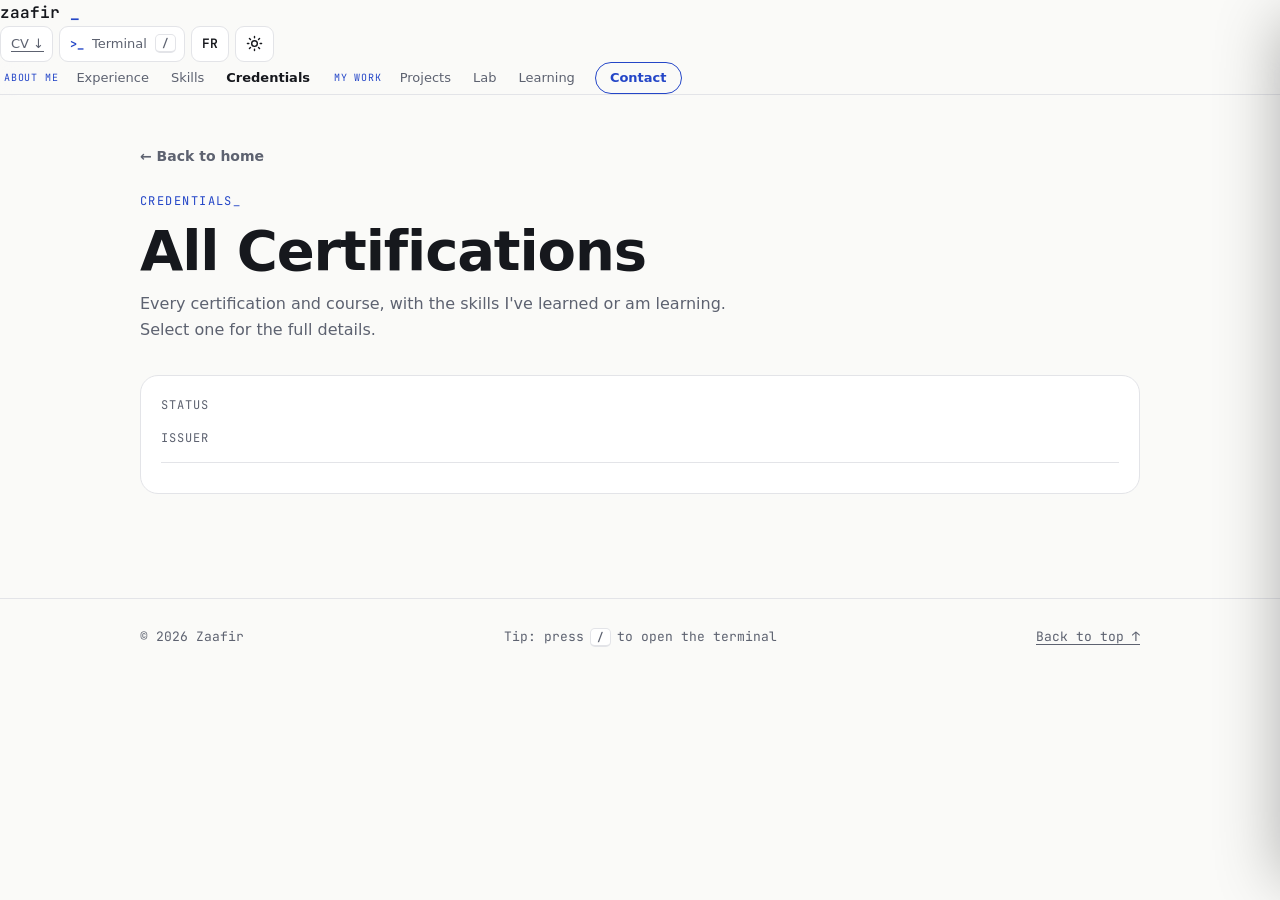
==== certifications.html @ 62d02e1d "Add files via upload" ====
<!doctype html>
<html lang="en-GB">
<head>
<meta charset="utf-8">
<meta name="viewport" content="width=device-width, initial-scale=1">
<title>Certifications | Zaafir</title>
<meta name="description" content="All of Zaafir\'s certifications and courses, with the skills learned or in progress.">
<link rel="canonical" href="https://zaafirrr.github.io/portfolio/certifications.html">
<meta property="og:title" content="All Projects | Zaafir">
<meta property="og:description" content="All of Zaafir's projects across cybersecurity, Microsoft cloud, AI and automation, filterable by year, category and who they were done with.">
<meta property="og:type" content="website">
<meta property="og:url" content="https://zaafirrr.github.io/portfolio/certifications.html">
<meta property="og:image" content="https://zaafirrr.github.io/portfolio/assets/og.png">
<meta property="og:image:width" content="1200">
<meta property="og:image:height" content="630">
<meta name="twitter:card" content="summary_large_image">
<meta name="twitter:title" content="All Projects | Zaafir">
<meta name="twitter:description" content="All of Zaafir's projects across cybersecurity, Microsoft cloud, AI and automation, filterable by year, category and who they were done with.">
<meta name="twitter:image" content="https://zaafirrr.github.io/portfolio/assets/og.png">
<meta name="theme-color" content="#2335ff">
<link rel="icon" href="assets/favicon.svg" type="image/svg+xml">
<!-- Apply the saved theme and language before the page draws, so it doesn't flash -->
<script>
  (function(){ try{
    var theme=localStorage.getItem('theme'); if(theme) document.documentElement.setAttribute('data-theme',theme);
    if(localStorage.getItem('lang')==='fr') document.documentElement.lang='fr';
  }catch(e){} })();
</script>
<link rel="preconnect" href="https://api.fontshare.com">
<link rel="stylesheet" href="https://api.fontshare.com/v2/css?f[]=clash-display@600,700&f[]=clash-grotesk@400,500,600&display=swap">
<link rel="preconnect" href="https://fonts.googleapis.com">
<link rel="preconnect" href="https://fonts.gstatic.com" crossorigin>
<link rel="stylesheet" href="https://fonts.googleapis.com/css2?family=Archivo:wdth,wght@100..125,600..800&family=Instrument+Sans:wght@400..600&family=JetBrains+Mono:wght@400;600&display=swap">
<link rel="stylesheet" href="css/style.css">
</head>
<body>
<a class="skip" href="#main" data-i18n="skip">Skip to content</a>

<div class="progress" id="progress" aria-hidden="true"></div>

<div class="topbar">
  <a class="brand" href="index.html">zaafir<span class="caret">_</span></a>
  <div class="controls">
    <a class="cmd-btn cv-pin cv-dl" href="assets/Zaafir_CV_EN.pdf" download="Zaafir_CV_EN.pdf"><span data-i18n="cv.pin">CV ↓</span></a>
    <button class="cmd-btn" type="button" data-term aria-label="Open terminal"><span class="cmd-ico">&gt;_</span><span class="cmd-text" data-i18n="cmd.btn">Terminal</span><kbd>/</kbd></button>
    <button class="icon-btn" id="langBtn" type="button" aria-label="Passer en français">FR</button>
    <button class="icon-btn" id="themeBtn" type="button" aria-label="Switch theme">
      <svg class="i-moon" viewBox="0 0 24 24" fill="none" stroke="currentColor" stroke-width="2" stroke-linecap="round" stroke-linejoin="round" aria-hidden="true" hidden><path d="M21 12.8A9 9 0 1 1 11.2 3a7 7 0 0 0 9.8 9.8z"/></svg>
      <svg class="i-sun" viewBox="0 0 24 24" fill="none" stroke="currentColor" stroke-width="2" stroke-linecap="round" aria-hidden="true"><circle cx="12" cy="12" r="4"/><path d="M12 2v2M12 20v2M4.9 4.9l1.4 1.4M17.7 17.7l1.4 1.4M2 12h2M20 12h2M4.9 19.1l1.4-1.4M17.7 6.3l1.4-1.4"/></svg>
    </button>
    <button class="burger" id="burger" type="button" aria-label="Open menu" aria-expanded="false">
      <span></span><span></span><span></span>
    </button>
  </div>
</div>

<nav class="dock" aria-label="Main">
  <div class="links">
    <span class="nav-label" data-i18n="nav.g.me">About Me</span>
    <a href="index.html#experience" data-i18n="nav.exp">Experience</a>
    <a href="index.html#skills" data-i18n="nav.skills">Skills</a>
    <a class="active" href="index.html#credentials" data-i18n="nav.creds">Credentials</a>
    <span class="dock-sep" aria-hidden="true"></span>
    <span class="nav-label" data-i18n="nav.g.work">My Work</span>
    <a href="projects.html" aria-current="page" data-i18n="nav.projects">Projects</a>
    <a href="index.html#lab" data-i18n="nav.lab">Lab</a>
    <a href="index.html#learning" data-i18n="nav.learn">Learning</a>
    <span class="dock-sep" aria-hidden="true"></span>
    <a href="index.html#contact" class="nav-cta" data-i18n="nav.contact">Contact</a>
  </div>
</nav>

<!-- Mobile drawer -->
<div class="drawer-overlay" id="drawerOverlay"></div>
<aside class="drawer" id="drawer" aria-label="Menu">
  <div class="drawer-head">
    <span class="brand">zaafir<span class="caret">_</span></span>
    <button class="drawer-close" id="drawerClose" type="button" aria-label="Close menu">&times;</button>
  </div>
  <nav class="drawer-nav">
    <div class="drawer-group">
      <span class="drawer-label" data-i18n="nav.g.me">About Me</span>
      <a href="index.html#experience" data-i18n="nav.exp">Experience</a>
      <a href="index.html#skills" data-i18n="nav.skills">Skills</a>
      <a href="index.html#credentials" data-i18n="nav.creds">Credentials</a>
    </div>
    <div class="drawer-group">
      <span class="drawer-label" data-i18n="nav.g.work">My Work</span>
      <a href="projects.html" aria-current="page" data-i18n="nav.projects">Projects</a>
      <a href="index.html#lab" data-i18n="nav.lab">Lab</a>
      <a href="index.html#learning" data-i18n="nav.learn">Learning</a>
    </div>
    <div class="drawer-group">
      <span class="drawer-label" data-i18n="nav.g.connect">Connect</span>
      <a href="index.html#contact" data-i18n="nav.contact">Contact</a>
      <a href="https://www.linkedin.com/in/zaafir-exe/" target="_blank" rel="noopener">LinkedIn ↗</a>
      <a href="https://github.com/zaafirrr" target="_blank" rel="noopener">GitHub ↗</a>
    </div>
  </nav>
  <div class="drawer-foot">
    <button class="cmd-btn" type="button" data-term><span class="cmd-ico">&gt;_</span><span data-i18n="cmd.btn">Terminal</span></button>
    <div class="drawer-toggles">
      <button class="icon-btn" id="langBtn2" type="button" aria-label="Passer en français">FR</button>
      <button class="icon-btn" id="themeBtn2" type="button" aria-label="Switch theme">
        <svg class="i-moon" viewBox="0 0 24 24" fill="none" stroke="currentColor" stroke-width="2" stroke-linecap="round" stroke-linejoin="round" aria-hidden="true"><path d="M21 12.8A9 9 0 1 1 11.2 3a7 7 0 0 0 9.8 9.8z"/></svg>
        <svg class="i-sun" viewBox="0 0 24 24" fill="none" stroke="currentColor" stroke-width="2" stroke-linecap="round" aria-hidden="true" hidden><circle cx="12" cy="12" r="4"/><path d="M12 2v2M12 20v2M4.9 4.9l1.4 1.4M17.7 17.7l1.4 1.4M2 12h2M20 12h2M4.9 19.1l1.4-1.4M17.7 6.3l1.4-1.4"/></svg>
      </button>
    </div>
  </div>
</aside>

<main id="main">
<section class="all-head">
  <div class="wrap">
    <a class="back" href="index.html#credentials" data-i18n="pp.back">← Back to home</a>
    <div class="head">
      <span class="eyebrow" data-i18n="cred.eyebrow">Credentials_</span>
      <h1 class="h1-long" data-i18n="cp.title">All Certifications</h1>
      <p data-i18n="cp.sub">Every certification and course, with the skills I've learned or am learning. Select one for the full details.</p>
    </div>
    <div class="fpanel">
      <div class="fgroup"><span class="flabel" data-i18n="cp.status">Status</span><div class="filters" id="f-cstatus" role="group" aria-label="Status"></div></div>
      <div class="fgroup"><span class="flabel" data-i18n="cp.issuer">Issuer</span><div class="filters" id="f-cissuer" role="group" aria-label="Issuer"></div></div>
      <div class="fstatus"><span id="cResultCount" aria-live="polite"></span><button class="linkbtn" id="cResetFilters" type="button" data-i18n="pp.reset" hidden>Clear filters</button></div>
    </div>
  </div>
</section>

<section class="all-grid">
  <div class="wrap">
    <div id="allCerts"></div>
  </div>
</section>
</main>

<footer>
  <div class="wrap"><span>© 2026 Zaafir</span><span class="foot-hint" data-i18n="foot.hint">Tip: press <kbd>/</kbd> to open the terminal</span><a href="#top" data-i18n="foot.top">Back to top ↑</a></div>
</footer>

<script src="js/i18n.js"></script>
<script src="js/projects-data.js"></script>
<script src="js/learning-data.js"></script>
<script src="js/main.js"></script>
<script src="js/terminal.js"></script>
<script src="js/interactions.js"></script>
<script src="js/motion.js"></script>
</body>
</html>
---- css/style.css ----
/* =====================================================================
   Zaafir portfolio — styles
   Layout: one 1040px column. Hero (intro + flip card), profile cards,
   tabbed journey board, project card grid, contact. Hairline dividers,
   one restrained blue accent. Light and dark themes share these tokens.
   ===================================================================== */

/* ---------- Colour and font tokens (light theme) ---------- */
:root{
  --bg:#fafaf8; --surface:#ffffff; --sunken:#f2f3f5; --ink:#16181d; --muted:#5d6270; --line:#e3e4e8;
  --accent:#2446c7; --accent-soft:#eaeefb; --on-accent:#ffffff;
  --ok:#1d7a52; --ok-soft:#e3f2ea; --wip:#a3600f; --wip-soft:#fbefdf; --plan:#5d6270; --plan-soft:#eeeff2;
  --shadow:0 1px 2px rgba(22,24,29,.04),0 10px 30px -18px rgba(22,24,29,.25);
  --display:"Bricolage Grotesque",ui-sans-serif,system-ui,sans-serif;
  --body:"Figtree",ui-sans-serif,system-ui,-apple-system,"Segoe UI",sans-serif;
  --mono:"JetBrains Mono",ui-monospace,SFMono-Regular,Menlo,Consolas,monospace;
  color-scheme:light;
}
/* Dark theme: follows the device unless the visitor picks a theme */
@media (prefers-color-scheme: dark){:root:not([data-theme="light"]){
  --bg:#111317; --surface:#181b21; --sunken:#14161b; --ink:#eceef2; --muted:#9ba1ae; --line:#2a2e37;
  --accent:#8aa2ff; --accent-soft:#1d2440; --on-accent:#111317;
  --ok:#5cc996; --ok-soft:#15281f; --wip:#efab55; --wip-soft:#2e2414; --plan:#a3a9b6; --plan-soft:#23262d;
  --shadow:0 1px 2px rgba(0,0,0,.3),0 12px 30px -18px rgba(0,0,0,.7); color-scheme:dark}}
:root[data-theme="dark"]{
  --bg:#111317; --surface:#181b21; --sunken:#14161b; --ink:#eceef2; --muted:#9ba1ae; --line:#2a2e37;
  --accent:#8aa2ff; --accent-soft:#1d2440; --on-accent:#111317;
  --ok:#5cc996; --ok-soft:#15281f; --wip:#efab55; --wip-soft:#2e2414; --plan:#a3a9b6; --plan-soft:#23262d;
  --shadow:0 1px 2px rgba(0,0,0,.3),0 12px 30px -18px rgba(0,0,0,.7); color-scheme:dark}

/* ---------- Base ---------- */
*{box-sizing:border-box}
html{scroll-behavior:smooth;scroll-padding-top:72px}
body{margin:0;background:var(--bg);color:var(--ink);font-family:var(--body);font-size:16px;line-height:1.6;transition:background-color .25s,color .25s}
img{max-width:100%}
[hidden]{display:none!important}
a{color:var(--accent);text-underline-offset:3px}
h1,h2,h3,h4{font-family:var(--display);line-height:1.15;text-wrap:balance;margin:0}
p{margin:0}
ul{margin:0;padding-left:18px;display:grid;gap:5px}
:focus-visible{outline:2px solid var(--accent);outline-offset:3px;border-radius:6px}
.wrap{max-width:1040px;margin:0 auto;padding-inline:20px}
.skip{position:absolute;left:-999px;top:8px;background:var(--ink);color:var(--bg);padding:8px 12px;border-radius:8px;z-index:20}
.skip:focus{left:12px}

/* ---------- Navigation ---------- */
nav{position:sticky;top:0;z-index:10;background:color-mix(in srgb,var(--bg) 86%,transparent);backdrop-filter:blur(10px);border-bottom:1px solid var(--line)}
nav .wrap{display:flex;align-items:center;gap:16px;padding-block:12px}
.brand{font-family:var(--mono);font-weight:600;color:var(--ink);text-decoration:none;display:flex;align-items:center;gap:10px;white-space:nowrap}
.brand small{font-family:var(--body);font-weight:500;font-size:12px;color:var(--ok);background:var(--ok-soft);padding:2px 8px;border-radius:999px}
.links{display:flex;gap:6px;margin-left:auto;align-items:center}
.nav-group{position:relative;display:flex;align-items:center;gap:4px;padding:4px 6px;border-radius:10px;transition:background-color .25s}
.nav-group:hover{background:var(--sunken)}
.nav-label{font-family:var(--mono);font-size:10px;letter-spacing:.08em;text-transform:uppercase;color:var(--accent);padding:0 4px;pointer-events:none;user-select:none}
.links a{color:var(--muted);text-decoration:none;font-size:13px;font-weight:500;padding:4px 8px;border-radius:7px;transition:color .2s,background-color .2s}
.links a:hover{color:var(--ink);background:var(--accent-soft)}
.links a.active{color:var(--ink);font-weight:600}
.nav-cta{font-weight:600!important;color:var(--accent)!important;border:1px solid var(--accent);padding:5px 14px!important;border-radius:999px!important;transition:background-color .2s,color .2s}
.nav-cta:hover{background:var(--accent)!important;color:var(--on-accent,var(--bg))!important}
.controls{display:flex;gap:6px;align-items:center}
.icon-btn{height:36px;min-width:36px;padding:0 10px;display:inline-flex;align-items:center;justify-content:center;gap:6px;border:1px solid var(--line);border-radius:9px;background:var(--surface);color:var(--ink);cursor:pointer;font:600 13px var(--mono)}
.icon-btn:hover{border-color:var(--muted)}
.icon-btn svg{width:17px;height:17px}

/* Hamburger button — hidden on desktop */
.burger{display:none;width:36px;height:36px;border:1px solid var(--line);border-radius:9px;background:var(--surface);cursor:pointer;position:relative;flex:none}
.burger span{display:block;position:absolute;left:8px;right:8px;height:2px;background:var(--ink);border-radius:2px;transition:transform .3s var(--ease),opacity .2s}
.burger span:nth-child(1){top:10px}
.burger span:nth-child(2){top:16px}
.burger span:nth-child(3){top:22px}
.burger[aria-expanded="true"] span:nth-child(1){transform:translateY(6px) rotate(45deg)}
.burger[aria-expanded="true"] span:nth-child(2){opacity:0}
.burger[aria-expanded="true"] span:nth-child(3){transform:translateY(-6px) rotate(-45deg)}

/* Mobile drawer */
.drawer-overlay{position:fixed;inset:0;z-index:19;background:rgba(10,12,18,.5);backdrop-filter:blur(4px);opacity:0;pointer-events:none;transition:opacity .35s var(--ease)}
.drawer-overlay.open{opacity:1;pointer-events:auto}
.drawer{position:fixed;top:0;right:0;bottom:0;width:min(320px,85vw);z-index:20;background:var(--bg);border-left:1px solid var(--line);box-shadow:-20px 0 60px -20px rgba(0,0,0,.3);display:flex;flex-direction:column;transform:translateX(100%);transition:transform .35s var(--ease)}
.drawer.open{transform:translateX(0)}
.drawer-head{display:flex;justify-content:space-between;align-items:center;padding:16px 20px;border-bottom:1px solid var(--line)}
.drawer-close{width:36px;height:36px;border-radius:50%;border:1px solid var(--line);background:var(--surface);color:var(--ink);cursor:pointer;font-size:20px;line-height:1;display:grid;place-items:center;transition:transform .3s var(--ease)}
.drawer-close:hover{transform:rotate(90deg)}
.drawer-nav{flex:1;overflow-y:auto;padding:20px}
.drawer-group{margin-bottom:24px}
.drawer-label{display:block;font-family:var(--mono);font-size:11px;letter-spacing:.1em;text-transform:uppercase;color:var(--accent);margin-bottom:8px;padding-left:12px}
.drawer-nav a{display:block;padding:10px 12px;border-radius:10px;color:var(--ink);text-decoration:none;font-size:15px;font-weight:500;transition:background-color .2s,padding-left .2s}
.drawer-nav a:hover,.drawer-nav a.active{background:var(--accent-soft);padding-left:18px}
.drawer-nav a.active{font-weight:600;color:var(--accent)}
.drawer-foot{padding:16px 20px;border-top:1px solid var(--line);display:flex;align-items:center;justify-content:space-between;gap:10px}
.drawer-foot .cmd-btn{flex:1}
.drawer-toggles{display:flex;gap:6px}

/* ---------- Shared bits ---------- */
section{padding-block:72px;border-top:1px solid var(--line)}
.head{display:grid;gap:8px;margin-bottom:32px;max-width:640px}
.head h2{font-size:clamp(28px,4vw,40px)}
.head p{color:var(--muted)}
.eyebrow{font-family:var(--mono);font-size:12px;letter-spacing:.12em;text-transform:uppercase;color:var(--accent)}
.btn{display:inline-flex;align-items:center;gap:7px;padding:10px 16px;border-radius:10px;font:600 15px var(--body);text-decoration:none;border:1px solid var(--line);color:var(--ink);background:var(--surface);cursor:pointer;transition:transform .15s,border-color .15s}
.btn:hover{border-color:var(--muted);transform:translateY(-1px)}
.btn.primary{background:var(--ink);color:var(--bg);border-color:var(--ink)}
.btn svg{width:16px;height:16px}
.pill{font-family:var(--mono);font-size:11px;font-weight:600;padding:2px 9px;border-radius:999px;white-space:nowrap}
.s-done{background:var(--ok-soft);color:var(--ok)}
.s-wip{background:var(--wip-soft);color:var(--wip)}
.s-plan{background:var(--plan-soft);color:var(--plan)}
.s-ongoing{background:var(--accent-soft);color:var(--accent)}
.tags{display:flex;gap:6px;flex-wrap:wrap}
.tag{font-family:var(--mono);font-size:12px;padding:2px 8px;border-radius:6px;background:var(--accent-soft);color:var(--accent)}
.c{font-size:13px;padding:3px 9px;border-radius:6px;border:1px solid transparent}
.c.w{background:var(--accent-soft);color:var(--accent)}
.c.s{border-color:var(--line);color:var(--ink)}
.c.l{border:1px dashed var(--muted);color:var(--muted)}
.chips{display:flex;flex-wrap:wrap;gap:6px}

/* ---------- Hero ---------- */
.hero{display:grid;grid-template-columns:1.35fr 1fr;gap:56px;align-items:center;padding-block:64px 72px}
.hero>*{min-width:0}
.badges{display:flex;gap:8px;flex-wrap:wrap;margin-bottom:18px}
.badge{font-size:13px;padding:4px 11px;border-radius:999px;border:1px solid var(--line);background:var(--surface);color:var(--muted)}
.badge.live{color:var(--ok);background:var(--ok-soft);border-color:transparent}
.badge.live::before{content:"";display:inline-block;width:7px;height:7px;border-radius:50%;background:var(--ok);margin-right:7px;vertical-align:1px;animation:pulse 2.4s infinite}
@keyframes pulse{50%{opacity:.35}}
.hero h1{font-size:clamp(56px,10vw,104px);font-weight:800;letter-spacing:-.03em}
.headline{font-family:var(--mono);font-size:14px;color:var(--muted);margin:12px 0 20px;display:flex;flex-wrap:wrap;gap:4px 10px}
.headline span+span::before{content:"/";margin-right:10px;color:var(--line)}
.lede{font-size:18px;max-width:56ch}
.now{margin-top:14px;font-size:15px;color:var(--muted)}
.now b{color:var(--ink);font-weight:600}
.stats{display:grid;grid-template-columns:repeat(3,1fr);gap:10px;margin:26px 0}
.stat{display:grid;gap:2px;padding:12px 14px;border:1px solid var(--line);border-radius:12px;background:var(--surface);text-decoration:none;color:var(--ink);transition:border-color .15s,transform .15s}
.stat:hover{border-color:var(--accent);transform:translateY(-2px)}
.stat span{font-size:12px;color:var(--muted)}
.stat b{font-family:var(--display);font-size:22px;line-height:1.1}
.ctas{display:flex;gap:10px;flex-wrap:wrap}

/* Flip card */
.flip{perspective:1200px;width:100%;max-width:360px;justify-self:center;aspect-ratio:4/5;cursor:pointer;background:none;border:0;padding:0;font:inherit;color:inherit;text-align:left}
.flip-inner{position:relative;width:100%;height:100%;transition:transform .7s cubic-bezier(.2,.7,.2,1);transform-style:preserve-3d}
.flip.flipped .flip-inner{transform:rotateY(180deg)}
.face{position:absolute;inset:0;backface-visibility:hidden;-webkit-backface-visibility:hidden;border-radius:20px;border:1px solid var(--line);background:var(--surface);box-shadow:var(--shadow);padding:24px;display:flex;flex-direction:column}
.face.back{transform:rotateY(180deg)}
.monogram{flex:1;border-radius:14px;background:
  radial-gradient(circle at 30% 25%,color-mix(in srgb,var(--accent) 22%,transparent),transparent 60%),
  repeating-linear-gradient(0deg,transparent 0 23px,color-mix(in srgb,var(--line) 70%,transparent) 23px 24px),
  repeating-linear-gradient(90deg,transparent 0 23px,color-mix(in srgb,var(--line) 70%,transparent) 23px 24px),
  var(--sunken);display:grid;place-items:center;font-family:var(--display);font-weight:800;font-size:128px;color:var(--ink);letter-spacing:-.04em}
.face-meta{display:flex;flex-direction:column;gap:10px;margin-top:18px}
.face-meta>div{min-width:0}
.face-meta b{font-family:var(--display);font-size:20px;display:block}
.face-meta div span{display:block;font-size:13px;color:var(--muted)}
.face-meta .hint{align-self:flex-end}
.hint{font-family:var(--mono);font-size:11px;color:var(--muted);white-space:nowrap}
.back h3{font-size:22px;margin-bottom:4px}
.back>p{color:var(--muted);font-size:14px;margin-bottom:18px}
.back-links{display:grid;gap:8px}
.back-links a{display:flex;justify-content:space-between;align-items:center;gap:10px;padding:12px 14px;border:1px solid var(--line);border-radius:10px;text-decoration:none;color:var(--ink);font-weight:600;font-size:15px}
.back-links a:hover{border-color:var(--accent)}
.back-links a span{font-family:var(--mono);font-weight:400;font-size:12px;color:var(--muted);overflow:hidden;text-overflow:ellipsis;white-space:nowrap}
.back .hint{margin-top:auto;text-align:center}

/* ---------- Profile cards ---------- */
.trio{display:grid;grid-template-columns:repeat(3,1fr);gap:16px}
.card{background:var(--surface);border:1px solid var(--line);border-radius:16px;padding:22px;min-width:0;transition:border-color .2s,transform .2s,box-shadow .2s}
.card:hover{border-color:color-mix(in srgb,var(--accent) 45%,var(--line));transform:translateY(-3px);box-shadow:var(--shadow)}
.card .k{font-family:var(--mono);font-size:12px;color:var(--accent);display:block;margin-bottom:10px}
.card h3{font-size:19px;margin-bottom:8px}
.card p{color:var(--muted);font-size:15px}

/* ---------- Journey board (tabs) ---------- */
.tabs{display:inline-flex;gap:4px;padding:4px;border:1px solid var(--line);border-radius:12px;background:var(--surface);margin-bottom:28px;flex-wrap:wrap}
.tab{border:0;background:none;padding:8px 16px;border-radius:9px;font:600 14px var(--body);color:var(--muted);cursor:pointer}
.tab[aria-selected="true"]{background:var(--ink);color:var(--bg)}
.panel{animation:fade .35s ease}
@keyframes fade{from{opacity:.4;transform:translateY(4px)}to{opacity:1;transform:none}}
.entry{display:grid;grid-template-columns:52px 1fr;gap:18px;padding-block:22px;border-top:1px solid var(--line)}
.entry:first-child{border-top:0;padding-top:0}
.entry>*{min-width:0}
.logo{width:52px;height:52px;border-radius:12px;border:1px solid var(--line);background:var(--surface);display:grid;place-items:center;font-family:var(--display);font-weight:800;font-size:18px;color:var(--accent)}
.entry-top{display:flex;justify-content:space-between;gap:6px 16px;flex-wrap:wrap;align-items:baseline}
.when{font-family:var(--mono);font-size:13px;color:var(--muted)}
.entry h3{font-size:22px}
.entry .sub{color:var(--muted);margin:2px 0 12px}
.meta{display:flex;gap:6px;flex-wrap:wrap;margin-bottom:12px}
.meta span{font-size:12px;padding:2px 9px;border-radius:999px;background:var(--sunken);color:var(--muted);border:1px solid var(--line)}
.role{padding-top:14px;margin-top:14px;border-top:1px dashed var(--line);display:grid;gap:10px}
.role:first-of-type{border-top:0;margin-top:0;padding-top:0}
.role-head{display:flex;justify-content:space-between;gap:12px;flex-wrap:wrap;align-items:baseline}
.role-head h4{font-size:18px}
.role p,.role li,.entry p.desc,.entry li{color:var(--muted);font-size:15px}
.more{border:0;background:none;padding:0;color:var(--accent);font:600 14px var(--body);cursor:pointer;justify-self:start}
.groups{display:grid;grid-template-columns:repeat(2,1fr);gap:16px 28px}
.groups>div{min-width:0}
.groups h5{margin:0 0 6px;font-size:14px;font-weight:600;font-family:var(--body);color:var(--ink)}
.group-label{font-family:var(--mono);font-size:12px;letter-spacing:.08em;text-transform:uppercase;color:var(--muted);margin:28px 0 4px}
.legend{display:flex;gap:16px;flex-wrap:wrap;font-size:13px;color:var(--muted);margin-bottom:24px}
.legend span{display:inline-flex;align-items:center;gap:6px}
.legend i{font-style:normal}
.sk{display:grid;grid-template-columns:repeat(3,1fr);gap:16px}
.sk .card h3{font-size:17px;margin-bottom:10px}
.cert{display:grid;grid-template-columns:1fr auto;gap:2px 12px;padding-block:14px;border-top:1px solid var(--line)}
.cert:first-of-type{border-top:0}
.cert b{font-weight:600}
.cert .sub{grid-column:1/-1;font-size:14px;color:var(--muted)}
.card .grade,.grade{font-family:var(--display);font-size:30px;font-weight:800;color:var(--accent);line-height:1.1}
.two{display:grid;grid-template-columns:1fr 1fr;gap:16px}

.logo{overflow:hidden}
.logo.has-img{background:#ffffff;border-color:var(--line)}
.logo img{width:100%;height:100%;object-fit:contain;padding:6px;display:block}
.issuer .logo img{padding:4px}

/* ---------- Certification cards ---------- */
.cgrid{display:grid;grid-template-columns:repeat(3,1fr);gap:16px;margin-top:12px}
.cert-card{display:flex;flex-direction:column;gap:8px}
.cert-top{display:flex;justify-content:space-between;align-items:center;gap:10px}
.issuer{display:flex;align-items:center;gap:10px;min-width:0}
.issuer .logo{width:36px;height:36px;border-radius:9px;font-size:13px;flex:none}
.issuer span{font-size:13px;color:var(--muted);line-height:1.3}
.cert-card h3{font-size:17px}
.cert-card p{color:var(--muted);font-size:14px;flex:1}
.cert-card .date{font-family:var(--mono);font-size:12px;color:var(--muted)}

/* ---------- Projects ---------- */
.filters{display:flex;gap:8px;flex-wrap:wrap;margin-bottom:22px}
.filter{font:500 14px var(--body);padding:6px 13px;border-radius:999px;border:1px solid var(--line);background:var(--surface);color:var(--muted);cursor:pointer}
.filter:hover{color:var(--ink)}
.filter[aria-pressed="true"]{background:var(--ink);color:var(--bg);border-color:var(--ink)}
.filter .n{font-family:var(--mono);font-size:11px;opacity:.7;margin-left:4px}
.pgrid{display:grid;grid-template-columns:repeat(2,1fr);gap:16px}
.proj{display:flex;flex-direction:column;gap:10px}
.proj-top{display:flex;justify-content:space-between;align-items:center;gap:10px}
.proj .cat{font-family:var(--mono);font-size:12px;color:var(--muted)}
.proj h3{font-size:21px}
.proj p{flex:1}
.proj .kind{font-size:13px;color:var(--muted)}
.proj a.view{font-weight:600;font-size:14px;text-decoration:none}
.empty{color:var(--muted);padding:20px 0}

/* ---------- Contact ---------- */
.contact{display:grid;grid-template-columns:1.1fr 1fr;gap:24px;align-items:start}
.contact>*{min-width:0}
form.card{display:grid;gap:14px}
form.card:hover{transform:none}
.choice{display:flex;gap:6px;flex-wrap:wrap}
.choice label{display:inline-flex}
.choice input{position:absolute;opacity:0;pointer-events:none}
.choice span{padding:6px 12px;border-radius:999px;border:1px solid var(--line);font-size:14px;color:var(--muted);cursor:pointer}
.choice input:checked+span{background:var(--accent-soft);color:var(--accent);border-color:transparent}
.choice input:focus-visible+span{outline:2px solid var(--accent);outline-offset:2px}
.field{display:grid;gap:6px;font-size:13px;font-weight:600}
.field input,.field textarea{font:400 15px var(--body);padding:10px 12px;border-radius:9px;border:1px solid var(--line);background:var(--bg);color:var(--ink)}
.field textarea{min-height:110px;resize:vertical}
.form-note{font-size:13px;color:var(--muted)}
.channels{display:grid;gap:10px}
.channel{display:flex;justify-content:space-between;gap:12px;align-items:center;flex-wrap:wrap;padding:16px 18px}
.channel div{display:grid;min-width:0}
.channel b{font-size:15px}
.channel span{font-family:var(--mono);font-size:13px;color:var(--muted);word-break:break-all}
.channel .tag{font-family:var(--body);word-break:normal}
.channel .acts{display:flex;gap:6px}
.channel .btn{padding:7px 12px;font-size:14px}

footer{border-top:1px solid var(--line);padding-block:28px;color:var(--muted);font-size:13px;font-family:var(--mono)}
footer .wrap{display:flex;justify-content:space-between;gap:12px;flex-wrap:wrap}
footer a{color:var(--muted)}

/* ---------- Mobile ---------- */
@media (max-width:860px){
  .hero,.contact{grid-template-columns:1fr}
  .flip{max-width:320px}
  .trio,.sk,.cgrid{grid-template-columns:1fr 1fr}
  .links{display:none}
  .burger{display:block}
  .controls{margin-left:auto}
}
@media (max-width:620px){
  .trio,.sk,.pgrid,.groups,.two,.cgrid{grid-template-columns:1fr}
  .stats{grid-template-columns:1fr 1fr 1fr;gap:8px}
  .stat{padding:10px}
  .stat b{font-size:18px}
  .entry{grid-template-columns:1fr}
  .entry>.logo{display:none}
  .brand small{display:none}
}
@media (prefers-reduced-motion:reduce){
  *{animation:none!important;transition:none!important;scroll-behavior:auto!important}
}

/* =====================================================================
   HOVER ANIMATIONS
   One easing curve for everything so the motion feels consistent.
   Turned off automatically for visitors who prefer reduced motion.
   ===================================================================== */
:root{--ease:cubic-bezier(.22,.61,.36,1)}

/* Cards lift, glow slightly and show an accent line along the top */
.card{position:relative;transition:transform .4s var(--ease),box-shadow .4s var(--ease),border-color .4s var(--ease),background-color .25s}
.card:hover{transform:translateY(-5px)}
.pcard::before,.proj::before,.cert-card::before{content:"";position:absolute;left:18px;right:18px;top:-1px;height:2px;border-radius:2px;background:var(--accent);transform:scaleX(0);transform-origin:left;transition:transform .45s var(--ease)}
.pcard:hover::before,.proj:hover::before,.cert-card:hover::before{transform:scaleX(1)}
.proj h3,.cert-card h3,.card h3{transition:color .3s var(--ease)}
.proj:hover h3,.cert-card:hover h3{color:var(--accent)}

/* Logos tilt a little when their card or entry is hovered */
.logo{transition:transform .4s var(--ease),border-color .3s,box-shadow .4s var(--ease)}
.card:hover .logo,.entry:hover>.logo{transform:scale(1.08) rotate(-4deg);border-color:var(--accent);box-shadow:var(--shadow)}

/* Experience entries: logo reacts, title shifts colour */
.entry h3{transition:color .3s var(--ease)}
.entry:hover h3{color:var(--accent)}

/* Buttons */
.btn{transition:transform .3s var(--ease),box-shadow .3s var(--ease),border-color .3s,background-color .3s,color .3s}
.btn:hover{transform:translateY(-2px);box-shadow:var(--shadow)}
.btn:active{transform:translateY(0) scale(.98)}
.btn.primary:hover{background:var(--accent);border-color:var(--accent);color:var(--on-accent)}

/* Navigation groups: subtle lift on hover */
.nav-group{transition:background-color .3s var(--ease)}
.drawer-nav a{transition:background-color .25s var(--ease),padding-left .25s var(--ease),color .25s}

/* Theme and language buttons */
.icon-btn{transition:border-color .25s,transform .3s var(--ease),background-color .25s}
.icon-btn:hover{transform:translateY(-1px)}
.icon-btn svg{transition:transform .5s var(--ease)}
.icon-btn:hover svg{transform:rotate(-25deg)}

/* Stat tiles */
.stat{transition:transform .35s var(--ease),border-color .3s,box-shadow .35s var(--ease)}
.stat:hover{transform:translateY(-3px);box-shadow:var(--shadow)}
.stat b{transition:color .3s}
.stat:hover b{color:var(--accent)}

/* Flip card leans towards the cursor before flipping */
.flip:not(.flipped):hover .flip-inner{transform:rotateY(-8deg) rotateX(3deg)}
.flip.flipped:hover .flip-inner{transform:rotateY(172deg) rotateX(3deg)}
.monogram{transition:background-size .6s var(--ease),letter-spacing .5s var(--ease)}
.flip:hover .monogram{letter-spacing:.02em}
.back-links a{transition:transform .3s var(--ease),border-color .3s,background-color .3s}
.back-links a:hover{transform:translateX(4px);background:var(--accent-soft)}

/* Tabs, filters, chips and tags */
.tab{transition:background-color .3s var(--ease),color .3s}
.tab:not([aria-selected="true"]):hover{background:var(--sunken);color:var(--ink)}
.filter{transition:transform .25s var(--ease),border-color .25s,background-color .25s,color .25s}
.filter:hover{transform:translateY(-2px);border-color:var(--muted)}
.tag,.c,.meta span{transition:transform .25s var(--ease),background-color .25s,border-color .25s}
.tag:hover,.c:hover{transform:translateY(-2px)}
.c.s:hover,.c.l:hover{border-color:var(--accent);color:var(--accent)}
.badge{transition:transform .3s var(--ease)}
.badge:hover{transform:translateY(-1px)}

/* Contact */
.choice span{transition:background-color .25s,color .25s,border-color .25s}
.choice span:hover{border-color:var(--muted);color:var(--ink)}
.field input,.field textarea{transition:border-color .25s,box-shadow .25s}
.field input:focus,.field textarea:focus{outline:none;border-color:var(--accent);box-shadow:0 0 0 3px var(--accent-soft)}
form.card:hover{transform:none}

/* Footer */
footer a{transition:color .25s}
footer a:hover{color:var(--accent)}

@media (hover:none){ .card:hover,.stat:hover,.btn:hover{transform:none} }
@media (prefers-reduced-motion:reduce){
  .card:hover,.stat:hover,.btn:hover,.filter:hover,.tag:hover,.c:hover,.back-links a:hover{transform:none}
  .flip:not(.flipped):hover .flip-inner{transform:none}
  .flip.flipped:hover .flip-inner{transform:rotateY(180deg)}
}

/* =====================================================================
   PROJECT CARDS (homepage + All Projects page)
   ===================================================================== */
.pgrid.three{grid-template-columns:repeat(3,1fr)}
.pcard{display:flex;flex-direction:column;gap:12px;padding:22px;border-radius:20px}
.plabel{align-self:flex-start;font-size:13px;font-weight:500;padding:4px 11px;border-radius:999px;background:var(--sunken);color:var(--muted);border:1px solid var(--line)}
.pcard h3{font-size:21px;line-height:1.25}
.ptitle{all:unset;cursor:pointer;color:var(--ink);transition:color .3s var(--ease)}
.ptitle:focus-visible{outline:2px solid var(--accent);outline-offset:3px;border-radius:4px}
.pcard:hover .ptitle{color:var(--accent)}
.pemoji{display:inline-block;transition:transform .4s var(--ease)}
.pcard:hover .pemoji{transform:scale(1.2) rotate(-8deg)}
.pchips{display:flex;flex-wrap:wrap;gap:6px}
.chip{display:inline-flex;align-items:center;gap:6px;font-size:13px;padding:4px 11px;border-radius:999px;border:1px solid var(--line);background:var(--surface);color:var(--ink)}
.sdot{width:7px;height:7px;border-radius:50%;display:inline-block;flex:none}
.sdot.s-done{background:var(--ok)} .sdot.s-wip{background:var(--wip)}
.sdot.s-ongoing{background:var(--accent)} .sdot.s-plan{background:var(--plan)}
.pdesc{color:var(--muted);font-size:15px;display:-webkit-box;-webkit-line-clamp:3;-webkit-box-orient:vertical;overflow:hidden}
.ptags{display:flex;flex-wrap:wrap;gap:6px}
.ptag{font-size:13px;padding:5px 11px;border-radius:999px;background:var(--sunken);color:var(--ink);border:1px solid var(--line);transition:transform .25s var(--ease),border-color .25s}
.ptag:hover{transform:translateY(-2px);border-color:var(--accent)}
.ptag.more{color:var(--muted)}
.pfoot{margin-top:auto;padding-top:6px;display:flex;justify-content:space-between;align-items:center;gap:10px}
.pview{border:0;background:none;padding:0;font:600 15px var(--body);color:var(--ink);cursor:pointer;display:inline-flex;gap:6px;transition:color .25s,gap .3s var(--ease)}
.pview:hover{color:var(--accent);gap:10px}
.pcode{width:42px;height:42px;border-radius:50%;border:1px dashed var(--muted);display:grid;place-items:center;color:var(--ink);transition:transform .35s var(--ease),border-color .25s,color .25s}
.pcode svg{width:18px;height:18px}
.pcode:hover{transform:rotate(-12deg) scale(1.06);border-color:var(--accent);color:var(--accent)}
.more-row{display:flex;justify-content:center;margin-top:28px}
.count-badge{font-family:var(--mono);font-size:12px;padding:1px 7px;border-radius:999px;background:color-mix(in srgb,var(--bg) 22%,transparent)}

/* Project details pop-up */
.pmodal{width:min(640px,calc(100% - 32px));max-height:calc(100% - 48px);overflow:auto;border:1px solid var(--line);border-radius:22px;padding:26px;background:var(--surface);color:var(--ink);box-shadow:0 30px 80px -30px rgba(0,0,0,.45)}
.pmodal::backdrop{background:rgba(10,12,18,.45);backdrop-filter:blur(4px)}
.pmodal[open]{animation:pop .35s var(--ease)}
@keyframes pop{from{opacity:0;transform:translateY(12px) scale(.98)}to{opacity:1;transform:none}}
.pm-head{display:flex;justify-content:space-between;align-items:center;gap:12px;margin-bottom:12px}
.pm-close{width:36px;height:36px;border-radius:50%;border:1px solid var(--line);background:var(--bg);color:var(--ink);cursor:pointer;font-size:14px;transition:transform .3s var(--ease)}
.pm-close:hover{transform:rotate(90deg)}
.pmodal h3{font-size:26px;margin-bottom:12px}
.pm-desc{color:var(--muted);margin:16px 0 20px;line-height:1.7}
.pmodal h4{font-size:14px;font-family:var(--mono);text-transform:uppercase;letter-spacing:.08em;color:var(--muted);margin-bottom:10px;font-weight:400}
.pmodal .btn{margin-top:22px}

/* All Projects page */
.all-head{border-top:0;padding-block:48px 8px}
.all-head h1{font-size:clamp(36px,6vw,56px);font-weight:800;letter-spacing:-.02em}
.back{display:inline-block;margin-bottom:24px;font-size:14px;font-weight:600;text-decoration:none;color:var(--muted);transition:color .25s,transform .3s var(--ease)}
.back:hover{color:var(--accent);transform:translateX(-3px)}
.fpanel{display:grid;gap:14px;padding:20px;border:1px solid var(--line);border-radius:18px;background:var(--surface)}
.fgroup{display:grid;grid-template-columns:110px 1fr;gap:12px;align-items:center}
.fgroup>*{min-width:0}
.flabel{font-family:var(--mono);font-size:12px;letter-spacing:.08em;text-transform:uppercase;color:var(--muted)}
.fpanel .filters{margin:0}
.fstatus{display:flex;gap:14px;align-items:center;padding-top:10px;border-top:1px solid var(--line);font-size:14px;color:var(--muted)}
.linkbtn{border:0;background:none;padding:0;color:var(--accent);font:600 14px var(--body);cursor:pointer}
.all-grid{border-top:0;padding-block:24px 72px}

@media (max-width:960px){ .pgrid.three{grid-template-columns:1fr 1fr} }
@media (max-width:620px){
  .pgrid.three{grid-template-columns:1fr}
  .fgroup{grid-template-columns:1fr;gap:6px}
}

/* Title: emoji stays attached to the last word */
.nowrap{white-space:nowrap}
.pemoji{font-size:.9em}

/* =====================================================================
   V2 LAYOUT — bento hero, logo strip, timeline, live DMARC checker,
   terminal. Uses the same colour and font tokens as the rest of the site.
   ===================================================================== */
:root{
  /* The terminal keeps its dark look in both themes, on purpose */
  --term-bg:#0e1120; --term-bar:#171b2e; --term-fg:#dfe5ff; --term-dim:#8790b4; --term-ok:#5cd29b; --term-warn:#f0b35f; --term-bad:#ff7b7b; --term-accent:#8aa2ff;
}
kbd{font:600 11px var(--mono);padding:1px 6px;border-radius:5px;border:1px solid var(--line);border-bottom-width:2px;background:var(--surface);color:var(--muted)}

/* Scroll progress bar */
.progress{position:fixed;top:0;left:0;height:3px;width:100%;transform-origin:left;transform:scaleX(var(--p,0));background:linear-gradient(90deg,var(--accent),color-mix(in srgb,var(--accent) 50%,var(--ok)));z-index:30}

/* Nav */
.brand .caret{color:var(--accent);animation:blink 1.1s steps(1) infinite}
@keyframes blink{50%{opacity:0}}
.cmd-btn{height:36px;display:inline-flex;align-items:center;gap:8px;padding:0 8px 0 10px;border:1px solid var(--line);border-radius:9px;background:var(--surface);color:var(--muted);font:500 13px var(--body);cursor:pointer;transition:border-color .25s,color .25s,transform .3s var(--ease)}
.cmd-btn:hover{border-color:var(--accent);color:var(--ink);transform:translateY(-1px)}
.cmd-ico{font:700 12px var(--mono);color:var(--accent)}

/* Cursor spotlight on cards and tiles */
.spot{position:relative;isolation:isolate}
.spot::after{content:"";position:absolute;inset:0;border-radius:inherit;pointer-events:none;opacity:0;transition:opacity .35s;z-index:-1;
  background:radial-gradient(420px circle at var(--mx,50%) var(--my,50%),color-mix(in srgb,var(--accent) 12%,transparent),transparent 60%)}
.spot:hover::after{opacity:1}

/* ---------- Bento hero ---------- */
.bento{display:grid;grid-template-columns:repeat(4,1fr);grid-template-areas:
  "intro intro flip clock"
  "intro intro flip term"
  "s1 s2 s3 term";gap:16px;padding-block:40px 32px}
.tile{background:var(--surface);border:1px solid var(--line);border-radius:22px;padding:24px;min-width:0;transition:transform .4s var(--ease),box-shadow .4s var(--ease),border-color .4s var(--ease)}
a.tile,button.tile{text-decoration:none;color:inherit;font:inherit;text-align:left;cursor:pointer}
.tile:hover{border-color:color-mix(in srgb,var(--accent) 40%,var(--line));box-shadow:var(--shadow)}
.t-intro{grid-area:intro;display:flex;flex-direction:column;justify-content:space-between;gap:16px;padding:32px}
.t-intro h1{font-size:clamp(64px,9vw,120px);font-weight:800;letter-spacing:-.04em;line-height:.95}
.t-intro .headline{margin:0}
.t-intro .lede{font-size:17px;color:var(--muted);max-width:58ch}
.t-flip{grid-area:flip;padding:0;border:0;background:none}
.t-flip:hover{box-shadow:none}
.t-flip .flip{max-width:none;width:100%;height:100%;min-height:360px;aspect-ratio:auto}
.t-flip .face{border-radius:22px}
.t-clock{grid-area:clock;display:flex;flex-direction:column;gap:4px}
.t-clock .k{font-family:var(--mono);font-size:12px;color:var(--accent)}
.clock{font:600 44px/1.05 var(--mono);letter-spacing:-.02em;font-variant-numeric:tabular-nums}
.clock-sub{font-size:13px;color:var(--muted)}
.t-clock .now{margin-top:auto;font-size:14px;color:var(--muted);padding-top:12px;border-top:1px dashed var(--line)}
.t-clock .now b{color:var(--ink)}
.t-term{grid-area:term;background:var(--term-bg);border-color:transparent;color:var(--term-fg);padding:0;display:flex;flex-direction:column;overflow:hidden}
.t-term:hover{border-color:var(--term-accent)}
.term-bar{display:flex;align-items:center;gap:6px;padding:10px 14px;background:var(--term-bar);font:12px var(--mono);color:var(--term-dim)}
.term-bar i{width:9px;height:9px;border-radius:50%;background:#3a4060}
.term-bar span{margin-left:6px}
.term-lines{display:grid;gap:4px;padding:16px;font:13px/1.5 var(--mono);flex:1}
.term-lines em{font-style:normal;color:var(--term-accent)}
.term-lines .out{color:var(--term-dim)}
.term-lines .ok{color:var(--term-ok)}
.cursor{display:inline-block;width:8px;height:15px;vertical-align:-2px;background:var(--term-fg);animation:blink 1.1s steps(1) infinite}
.term-hint{padding:12px 16px;border-top:1px solid #23284066;font:12px var(--body);color:var(--term-dim)}
.term-hint kbd{background:#1c2138;border-color:#2c3354;color:var(--term-fg)}
.t-stat{display:grid;gap:4px;align-content:end;min-height:120px}
.t-stat span{font-size:13px;color:var(--muted)}
.t-stat b{font-family:var(--display);font-size:34px;line-height:1;transition:color .3s}
.t-stat:hover{transform:translateY(-4px)}
.t-stat:hover b{color:var(--accent)}
.bento>a:nth-of-type(1){grid-area:s1} .bento>a:nth-of-type(2){grid-area:s2} .bento>a:nth-of-type(3){grid-area:s3}

/* ---------- Logo strip ---------- */
.strip{padding-block:8px 40px;overflow:hidden}
.strip-label{text-align:center;font:12px var(--mono);letter-spacing:.12em;text-transform:uppercase;color:var(--muted);margin-bottom:16px}
.strip-track{display:flex;width:max-content;animation:marquee 46s linear infinite;
  -webkit-mask-image:linear-gradient(90deg,transparent,#000 8%,#000 92%,transparent);mask-image:linear-gradient(90deg,transparent,#000 8%,#000 92%,transparent)}
.strip:hover .strip-track{animation-play-state:paused}
.strip-row{display:flex;gap:14px;padding-right:14px}
.strip-item{display:inline-flex;align-items:center;gap:10px;padding:8px 16px 8px 8px;border:1px solid var(--line);border-radius:999px;background:var(--surface);font-size:14px;font-weight:500;white-space:nowrap}
.strip-item .logo{width:30px;height:30px;border-radius:50%;font-size:10px}
@keyframes marquee{to{transform:translateX(-50%)}}

/* ---------- About ---------- */
.about{display:grid;grid-template-columns:1fr 1.25fr;gap:48px;align-items:start}
.about>*{min-width:0}
.about-lead{position:sticky;top:96px;display:grid;gap:10px}
.about-lead h2{font-size:clamp(30px,4vw,44px)}
.about-lead .big{font-family:var(--display);font-size:clamp(22px,2.4vw,28px);line-height:1.3;color:var(--muted)}
.about-list{display:grid;gap:14px}

/* ---------- Split layout + timeline ---------- */
.split{display:grid;grid-template-columns:1fr 2.1fr;gap:48px;align-items:start}
.split>*{min-width:0}
.split-head{position:sticky;top:96px;display:grid;gap:8px}
.split-head h2{font-size:clamp(30px,4vw,44px)}
.split-head p{color:var(--muted)}
.timeline{position:relative;padding-left:34px;display:grid}
.tl-line{position:absolute;left:8px;top:8px;bottom:8px;width:2px;border-radius:2px;background:var(--line)}
.tl-fill{width:100%;height:var(--fill,0%);background:var(--accent);border-radius:2px;transition:height .15s linear}
.timeline .entry{position:relative;border-top:0;padding-block:0 30px}
.timeline .entry::before{content:"";position:absolute;left:-32px;top:16px;width:14px;height:14px;border-radius:50%;background:var(--bg);border:2px solid var(--accent);transition:transform .3s var(--ease),background-color .3s}
.timeline .entry:hover::before{transform:scale(1.3);background:var(--accent)}
.tl-label{font:12px var(--mono);letter-spacing:.1em;text-transform:uppercase;color:var(--muted);margin:6px 0 22px;padding-top:18px;border-top:1px dashed var(--line)}
details.more{margin-top:4px}
details.more summary{cursor:pointer;list-style:none;font-weight:600;font-size:14px;color:var(--accent);display:inline-flex;align-items:center;gap:6px}
details.more summary::-webkit-details-marker{display:none}
details.more summary::after{content:"▾";transition:transform .3s var(--ease)}
details.more[open] summary::after{transform:rotate(180deg)}
details.more[open] .groups{margin-top:14px;animation:fade .35s ease}

/* ---------- Section heads with an action on the right ---------- */
.row-head{display:flex;justify-content:space-between;align-items:flex-end;gap:16px 24px;flex-wrap:wrap;max-width:none}
.row-head>div{max-width:640px;display:grid;gap:8px}

/* ---------- DMARC checker ---------- */
.dm{display:grid;grid-template-columns:1fr 1.35fr;gap:40px;align-items:start}
.dm>*{min-width:0}
.dm-intro{display:grid;gap:10px;position:sticky;top:96px}
.dm-intro h2{font-size:clamp(28px,3.6vw,40px)}
.dm-intro p{color:var(--muted)}
.dm-note{font-size:13px;padding-left:12px;border-left:2px solid var(--accent)}
.dm-tool{display:grid;gap:16px;padding:24px}
.dm-tool:hover{transform:none}
.dm-form{display:grid;grid-template-columns:1.5fr 1fr auto;gap:12px;align-items:end}
.dm-form .field input{width:100%;font-family:var(--mono)}
.dm-try{display:flex;flex-wrap:wrap;gap:6px;align-items:center;font-size:13px;color:var(--muted)}
.dm-try .ptag{cursor:pointer;font-family:var(--mono);font-size:12px}
.dm-out{display:grid;gap:10px}
.dm-row{display:grid;grid-template-columns:72px 1fr;gap:12px;align-items:start;padding:14px;border:1px solid var(--line);border-radius:14px;background:var(--bg)}
.dm-row>*{min-width:0}
.dm-key{font:700 13px var(--mono);padding-top:2px}
.dm-val{color:var(--muted);font-size:14px}
.dm-head{display:flex;flex-wrap:wrap;gap:8px;align-items:center;margin-bottom:6px}
.dm-head b{color:var(--ink);font-size:15px}
.dm-rec{display:block;margin-top:8px;padding:8px 10px;border-radius:8px;background:var(--sunken);font:12px/1.5 var(--mono);color:var(--ink);overflow-wrap:anywhere}
.dm-summary{display:flex;align-items:center;gap:14px;padding:14px;border-radius:14px;background:var(--accent-soft)}
.dm-grade{width:54px;height:54px;border-radius:14px;display:grid;place-items:center;font:800 26px var(--display);color:#fff;flex:none}
.g-a{background:var(--ok)} .g-b{background:color-mix(in srgb,var(--ok) 55%,var(--wip))} .g-c{background:var(--wip)} .g-d{background:#d1495b}
.dm-summary p{font-size:14px;color:var(--ink)}
.dm-summary small{display:block;color:var(--muted)}
.s-bad{background:color-mix(in srgb,#d1495b 15%,transparent);color:#c23a4c}
.dm-loading{display:flex;align-items:center;gap:10px;color:var(--muted);font-size:14px;padding:14px}
.spin{width:16px;height:16px;border-radius:50%;border:2px solid var(--line);border-top-color:var(--accent);animation:spin .8s linear infinite}
@keyframes spin{to{transform:rotate(360deg)}}

/* ---------- Skills switch ---------- */
.sk-switch{display:flex;flex-wrap:wrap;gap:6px}
.sk-switch .filter{display:inline-flex;align-items:center;gap:7px}
.sw{width:10px;height:10px;border-radius:3px;display:inline-block}
.sw.w{background:var(--accent-soft);border:1px solid var(--accent)} .sw.s{border:1px solid var(--ink)} .sw.l{border:1px dashed var(--muted)}
.sk .c{transition:opacity .35s var(--ease),transform .25s var(--ease)}
.sk[data-src="w"] .c:not(.w),.sk[data-src="s"] .c:not(.s),.sk[data-src="l"] .c:not(.l){opacity:.18}

/* ---------- Footer ---------- */
.foot-hint{display:inline-flex;align-items:center;gap:6px}

/* ---------- Terminal window ---------- */
.term-dlg{width:min(760px,calc(100% - 24px));height:min(520px,calc(100% - 48px));padding:0;border:1px solid #2c3354;border-radius:16px;background:var(--term-bg);color:var(--term-fg);overflow:hidden;box-shadow:0 40px 100px -30px rgba(0,0,0,.7)}
.term-dlg[open]{display:flex;flex-direction:column;animation:pop .3s var(--ease)}
.term-dlg::backdrop{background:rgba(8,10,18,.55);backdrop-filter:blur(5px)}
.term-dlg .term-bar{justify-content:space-between}
.term-dlg .term-bar .dots{display:flex;gap:6px;align-items:center}
.term-close{border:0;background:none;color:var(--term-dim);font:13px var(--mono);cursor:pointer;padding:2px 6px;border-radius:6px}
.term-close:hover{color:var(--term-fg);background:#232845}
.term-out{flex:1;overflow:auto;padding:16px 18px;font:13.5px/1.6 var(--mono);white-space:pre-wrap;overflow-wrap:anywhere}
.term-out .cmd{color:var(--term-fg)} .term-out .cmd em{font-style:normal;color:var(--term-accent)}
.term-out .dim{color:var(--term-dim)} .term-out .ok{color:var(--term-ok)} .term-out .warn{color:var(--term-warn)} .term-out .bad{color:var(--term-bad)} .term-out .acc{color:var(--term-accent)}
.term-out a{color:var(--term-accent)}
.term-out .tbtn{all:unset;cursor:pointer;color:var(--term-accent);text-decoration:underline;text-underline-offset:3px}
.term-in{display:flex;align-items:center;gap:8px;padding:12px 18px;border-top:1px solid #23284a;font:13.5px var(--mono)}
.term-in label{color:var(--term-accent);white-space:nowrap}
.term-in input{flex:1;min-width:0;background:none;border:0;outline:none;color:var(--term-fg);font:inherit;caret-color:var(--term-ok)}
.term-chips{display:flex;flex-wrap:wrap;gap:6px;padding:0 18px 14px}
.term-chips button{font:12px var(--mono);padding:3px 9px;border-radius:999px;border:1px solid #2c3354;background:#151a2e;color:var(--term-dim);cursor:pointer;transition:color .2s,border-color .2s}
.term-chips button:hover{color:var(--term-fg);border-color:var(--term-accent)}

/* ---------- Responsive ---------- */
@media (max-width:1000px){
  .bento{grid-template-columns:1fr 1fr;grid-template-areas:"intro intro" "flip clock" "flip term" "s1 s2" "s3 term"}
  .links{display:none}
  .burger{display:block}
  .cmd-text{display:none}
  .about,.split,.dm{grid-template-columns:1fr;gap:28px}
  .about-lead,.split-head,.dm-intro{position:static}
}
@media (max-width:620px){
  .bento{grid-template-columns:1fr;grid-template-areas:"intro" "flip" "clock" "term" "s1" "s2" "s3"}
  .t-intro{padding:24px}
  .t-flip .flip{min-height:340px}
  .dm-form{grid-template-columns:1fr}
  .dm-row{grid-template-columns:1fr;gap:4px}
  .foot-hint{display:none}
  .cmd-btn kbd{display:none}
}
@media (prefers-reduced-motion:reduce){
  .strip-track{animation:none;flex-wrap:wrap;width:auto;justify-content:center}
  .strip-row[aria-hidden]{display:none}
  .strip-row{flex-wrap:wrap;justify-content:center}
}
/* terminal tile: keep its own colours and pack lines at the top */
button.t-term{color:var(--term-fg)}
.term-lines{align-content:start}
.term-lines>span{display:block}
.row-head>.sk-switch{display:flex;flex-wrap:wrap;gap:6px;max-width:none}

/* =====================================================================
   TICKETS — project cards styled as service desk tickets
   ===================================================================== */
.ticket{border-left:4px solid var(--plan);padding-top:0;overflow:hidden}
.ticket.st-done{border-left-color:var(--ok)}
.ticket.st-wip{border-left-color:var(--wip)}
.ticket.st-ongoing{border-left-color:var(--accent)}
.tk-head{display:flex;justify-content:space-between;align-items:center;gap:10px;margin:0 -22px 4px -18px;padding:12px 22px 12px 18px;border-bottom:1.5px dashed var(--line);position:relative;background:var(--sunken)}
.tk-head::before,.tk-head::after{content:"";position:absolute;bottom:-9px;width:16px;height:16px;border-radius:50%;background:var(--bg);border:1px solid var(--line)}
.tk-head::before{left:-12px} .tk-head::after{right:-9px}
.tk-id{font:600 12.5px var(--mono);letter-spacing:.04em;color:var(--ink)}
.tk-state{display:inline-flex;align-items:center;gap:6px;font:600 11.5px var(--mono);text-transform:uppercase;letter-spacing:.05em;color:var(--muted)}
.tk-state.st-done{color:var(--ok)} .tk-state.st-wip{color:var(--wip)} .tk-state.st-ongoing{color:var(--accent)}
.tk-meta{display:grid;grid-template-columns:1fr auto;gap:10px;margin:0;padding:10px 0;border-block:1px solid var(--line)}
.tk-meta>div{min-width:0}
.tk-meta dt,.tk-grid dt{font:11px var(--mono);text-transform:uppercase;letter-spacing:.06em;color:var(--muted)}
.tk-meta dd,.tk-grid dd{margin:2px 0 0;font-size:13.5px;font-weight:500}
.ticket .plabel{margin-top:10px}
/* pop-up as a ticket */
.pmodal .tk-head{margin:-26px -26px 16px;padding:14px 26px;border-radius:22px 22px 0 0}
.pmodal .tk-head::before,.pmodal .tk-head::after{display:none}
.pm-right{display:inline-flex;align-items:center;gap:12px}
.tk-grid{display:grid;grid-template-columns:repeat(4,1fr);gap:12px;margin:14px 0 6px;padding:14px;border-radius:14px;background:var(--sunken);border:1px solid var(--line)}
.tk-grid>div{min-width:0}
.pmodal h4{margin-top:18px}
.pmodal .pm-desc{margin-top:8px}
@media (max-width:620px){ .tk-grid{grid-template-columns:1fr 1fr} }

/* =====================================================================
   SECURITY LAB + SPOT THE PHISH
   ===================================================================== */
#lab{padding-bottom:72px}
.lab-head{margin-bottom:8px}
#dmarc{padding-block:24px 56px}
.game-wrap{display:grid;grid-template-columns:1fr 2.4fr;gap:40px;align-items:start;padding-top:48px;border-top:1px dashed var(--line)}
.game-wrap>*{min-width:0}
.game-intro{display:grid;gap:10px;position:sticky;top:96px}
.game-intro h3{font-size:clamp(26px,3.2vw,36px)}
.game-intro p{color:var(--muted)}
.game{padding:0;overflow:hidden}
.game:hover{transform:none}
.ph-top{display:flex;align-items:center;gap:14px;padding:14px 20px;border-bottom:1px solid var(--line);background:var(--sunken);font-size:14px}
.ph-round{font:600 13px var(--mono)}
.ph-dots{display:flex;gap:6px}
.ph-dots i{width:22px;height:5px;border-radius:3px;background:var(--line)}
.ph-dots i.done{background:var(--ok)} .ph-dots i.now{background:var(--accent)}
.ph-score{margin-left:auto;color:var(--muted)} .ph-score b{color:var(--ink);font-family:var(--mono)}
.ph-body{display:grid;grid-template-columns:1.5fr 1fr}
.ph-body>*{min-width:0}
.mail{border-right:1px solid var(--line);display:flex;flex-direction:column}
.mail-head{padding:16px 20px;display:grid;gap:2px;border-bottom:1px solid var(--line)}
.mail-head>div{font-size:14px;padding:4px 8px;margin-inline:-8px}
.mk{display:inline-block;width:78px;font:12px var(--mono);color:var(--muted)}
.addr{font-family:var(--mono);font-size:12.5px;color:var(--muted);overflow-wrap:anywhere}
.mail-subj b{font-size:15px}
.mail-body{padding:18px 20px;display:grid;gap:10px;font-size:15px;line-height:1.6;flex:1}
.mail-body p{margin:0}
.mail-body .ph-part{padding:4px 8px;margin-inline:-8px}
.mail-btn{display:inline-block;background:var(--accent);color:var(--on-accent);font-weight:600;padding:9px 18px!important;margin:4px 0 0!important;border-radius:8px}
.mail-attach{display:flex!important;align-items:center;gap:10px;border:1px solid var(--line);border-radius:10px;padding:10px 12px!important;margin:4px 0 0!important;font:13px var(--mono);width:max-content;max-width:100%}
.mail-attach small{display:block;font:11px var(--body);color:var(--muted)}
.mail-attach .clip{font-size:18px}
.mail-sign{color:var(--muted);font-size:14px}
.mail-status{padding:9px 20px;border-top:1px solid var(--line);font:12px var(--mono);color:var(--muted);background:var(--sunken);min-height:36px;overflow-wrap:anywhere}
.ph-part{border-radius:8px;cursor:pointer;transition:background-color .2s,box-shadow .2s;outline-offset:2px}
.mail:not(.decided) .ph-part:hover{background:color-mix(in srgb,var(--wip) 10%,transparent);box-shadow:inset 0 0 0 1px color-mix(in srgb,var(--wip) 45%,transparent)}
.mail-btn.ph-part:hover{background:var(--accent)!important}
.flag-hit{background:color-mix(in srgb,#d1495b 12%,transparent)!important;box-shadow:inset 0 0 0 1.5px #d1495b!important;animation:flagpop .4s var(--ease)}
.mail-btn.flag-hit{background:#d1495b!important;color:#fff}
.flag-miss{box-shadow:inset 0 0 0 1.5px dashed #d1495b;outline:1.5px dashed #d1495b;outline-offset:1px}
@keyframes flagpop{50%{transform:scale(1.02)}}
.decided .ph-part{cursor:default}
.ph-side{padding:18px 20px;display:flex;flex-direction:column;gap:12px}
.ph-k{font:12px var(--mono);letter-spacing:.08em;text-transform:uppercase;color:var(--muted);display:flex;justify-content:space-between}
.ph-k span{color:var(--ink);font-weight:600}
.ph-list{list-style:none;padding:0;margin:0;display:grid;gap:8px}
.ph-list li{font-size:13.5px;padding:10px 12px;border-radius:10px;border:1px solid var(--line);background:var(--bg);color:var(--muted);animation:fade .35s ease}
.ph-list li b{display:block;font:600 11px var(--mono);text-transform:uppercase;letter-spacing:.06em;margin-bottom:2px}
.ph-list li.hit{border-color:color-mix(in srgb,#d1495b 40%,var(--line))} .ph-list li.hit b{color:#c23a4c}
.ph-list li.miss{border-style:dashed} .ph-list li.miss b{color:var(--wip)}
.ph-list li.none{border-style:dashed;text-align:center}
.ph-actions{margin-top:auto;display:grid;gap:8px}
.ph-btn{justify-content:center}
.ph-btn.bad:hover{border-color:#d1495b} .ph-btn.good:hover{border-color:var(--ok)}
.ph-verdict{margin-top:auto;font-weight:600;padding:12px;border-radius:10px}
.ph-verdict.ok{background:var(--ok-soft);color:var(--ok)} .ph-verdict.bad{background:var(--wip-soft);color:var(--wip)}
.ph-next{justify-content:center}
.ph-end{display:flex;align-items:center;gap:32px;padding:36px;flex-wrap:wrap}
.ph-end>div:last-child{display:grid;gap:8px;flex:1;min-width:220px}
.ph-end h4{font-family:var(--display);font-size:22px;margin:0}
.ph-end p{color:var(--muted);margin:0}
.ph-end .btn{justify-self:start;margin-top:6px}
.ph-tip{font-size:14px;padding-left:12px;border-left:2px solid var(--accent)}
.ph-ring{--pct:0;width:140px;height:140px;border-radius:50%;display:grid;place-content:center;text-align:center;flex:none;
  background:radial-gradient(closest-side,var(--surface) 78%,transparent 79%),conic-gradient(var(--accent) calc(var(--pct)*1%),var(--line) 0)}
.ph-ring b{font:800 40px/1 var(--display)} .ph-ring span{font:13px var(--mono);color:var(--muted)}

/* =====================================================================
   LEARNING TRACKER
   ===================================================================== */
.ln-updated{font:12px var(--mono);color:var(--muted)}
.ln-grid{display:grid;grid-template-columns:repeat(3,1fr);gap:16px}
.ln-card{display:flex;flex-direction:column;gap:12px}
.ln-card h3{font-size:20px}
.ln-progress{display:flex;align-items:center;gap:10px}
.ln-bar{flex:1;height:8px;border-radius:999px;background:var(--sunken);border:1px solid var(--line);overflow:hidden;position:relative}
.ln-bar span{display:block;height:100%;width:var(--w,0%);border-radius:inherit;background:linear-gradient(90deg,var(--accent),color-mix(in srgb,var(--accent) 50%,var(--ok)))}
.ln-bar.ind span{width:38%;animation:ind 1.8s var(--ease) infinite}
@keyframes ind{0%{transform:translateX(-100%)}100%{transform:translateX(270%)}}
.ln-pct{font:600 12px var(--mono);color:var(--muted);white-space:nowrap}
.ln-steps{list-style:none;padding:0;margin:0;display:grid;gap:0}
.ln-steps li{display:grid;grid-template-columns:18px 1fr auto;gap:10px;align-items:center;padding:8px 0;position:relative;font-size:14px}
.ln-steps li+li::before{content:"";position:absolute;left:8px;top:-8px;height:16px;width:2px;background:var(--line)}
.ln-steps i{width:18px;height:18px;border-radius:50%;border:2px solid var(--line);background:var(--surface)}
.ln-done i{background:var(--ok);border-color:var(--ok)}
.ln-current i{border-color:var(--accent);box-shadow:0 0 0 4px var(--accent-soft)}
.ln-steps em{font:600 11px var(--mono);font-style:normal;text-transform:uppercase;letter-spacing:.05em;color:var(--muted)}
.ln-done em{color:var(--ok)} .ln-current em{color:var(--accent)}
.ln-k{font:11px var(--mono);text-transform:uppercase;letter-spacing:.08em;color:var(--muted)}
.ln-covers{margin:-4px 0 0;padding-left:18px;font-size:14px;color:var(--muted);display:grid;gap:3px}
.ln-card .chips{margin-top:auto}
.edu-one{display:grid}

@media (max-width:1000px){
  .game-wrap{grid-template-columns:1fr;gap:20px}
  .game-intro{position:static}
  .ln-grid{grid-template-columns:1fr 1fr}
}
@media (max-width:720px){
  .ph-body{grid-template-columns:1fr}
  .mail{border-right:0;border-bottom:1px solid var(--line)}
  .ln-grid{grid-template-columns:1fr}
  .mk{width:auto;margin-right:6px}
}
@media (prefers-reduced-motion:reduce){ .ln-bar.ind span{animation:none;width:100%;opacity:.35} }
.mail-body{align-content:start}
/* QA's logo has its own black background, so let it fill the tile */
.logo.has-img img[src*="qa"]{padding:0}

/* =====================================================================
   EMAIL HEADER ANALYSER
   ===================================================================== */
#headers{padding-block:24px 56px}
.dm-intro h3{font-size:clamp(26px,3.2vw,36px)}
.hd-how p{margin-top:8px;font-size:14px;color:var(--muted)}
.hd-form{display:grid;gap:12px}
.hd-form textarea{width:100%;min-height:170px;font:12.5px/1.55 var(--mono);white-space:pre;overflow:auto;tab-size:4}
.hd-actions{display:flex;flex-wrap:wrap;gap:8px;align-items:center}
.hd-actions .btn{padding:8px 14px;font-size:14px}
.hd-actions .linkbtn{margin-left:auto}
.hd-block{display:grid;gap:8px;padding:14px;border:1px solid var(--line);border-radius:14px;background:var(--bg)}
.hd-block .ph-k span{font-weight:400;color:var(--muted)}
.hd-auth{display:grid;grid-template-columns:62px auto 1fr;gap:10px;align-items:center;font-size:14px}
.hd-auth .pill{justify-self:start}
.hd-ex{color:var(--muted)}
.hd-check{display:grid;grid-template-columns:150px 1fr auto;gap:10px;align-items:center;font-size:14px}
.hd-check>*{min-width:0}
.hd-ck{color:var(--muted);font-size:13px}
.hd-check code{font:12.5px var(--mono);overflow-wrap:anywhere}
.hd-route{list-style:none;margin:0;padding:0;display:grid;gap:0}
.hd-route li{display:grid;grid-template-columns:18px 1fr auto;gap:10px;align-items:start;padding:6px 0;position:relative}
.hd-route li+li::before{content:"";position:absolute;left:8px;top:-10px;height:22px;width:2px;background:var(--line)}
.hd-route i{width:18px;height:18px;border-radius:50%;border:2px solid var(--accent);background:var(--surface);margin-top:2px}
.hd-route li:last-child i{background:var(--accent)}
.hd-route div{display:grid;min-width:0}
.hd-route b{font:600 13px var(--mono);overflow-wrap:anywhere}
.hd-route span{font-size:12.5px;color:var(--muted);overflow-wrap:anywhere}
.hd-route em{font:600 11.5px var(--mono);font-style:normal;color:var(--wip);white-space:nowrap}
.hd-ok{font-size:14px;color:var(--ok)}
.hd-subj{font-weight:400}
.hd-block .ph-list li.none b{color:var(--muted)}
@media (max-width:620px){
  .hd-auth{grid-template-columns:56px auto;}
  .hd-ex{grid-column:1/-1}
  .hd-check{grid-template-columns:1fr auto}
  .hd-check .hd-ck{grid-column:1/-1}
  .hd-actions .linkbtn{margin-left:0}
}
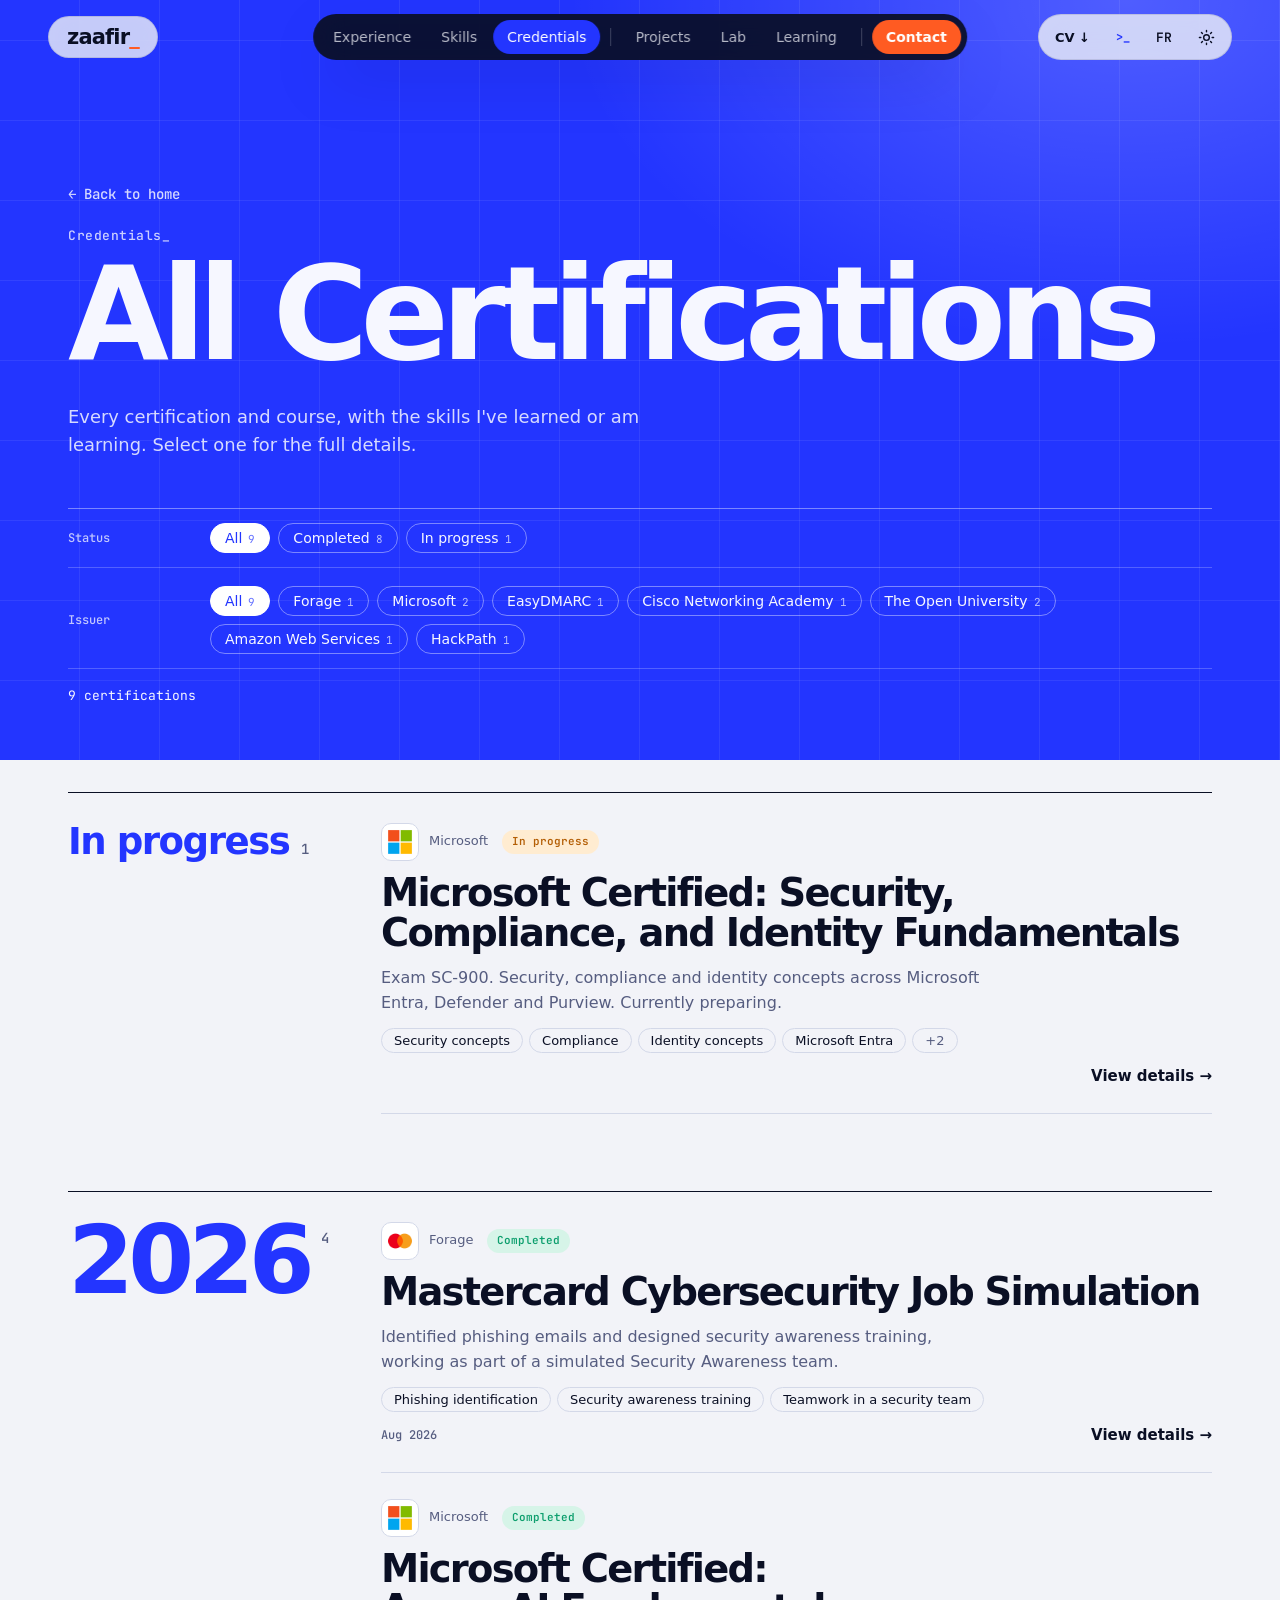
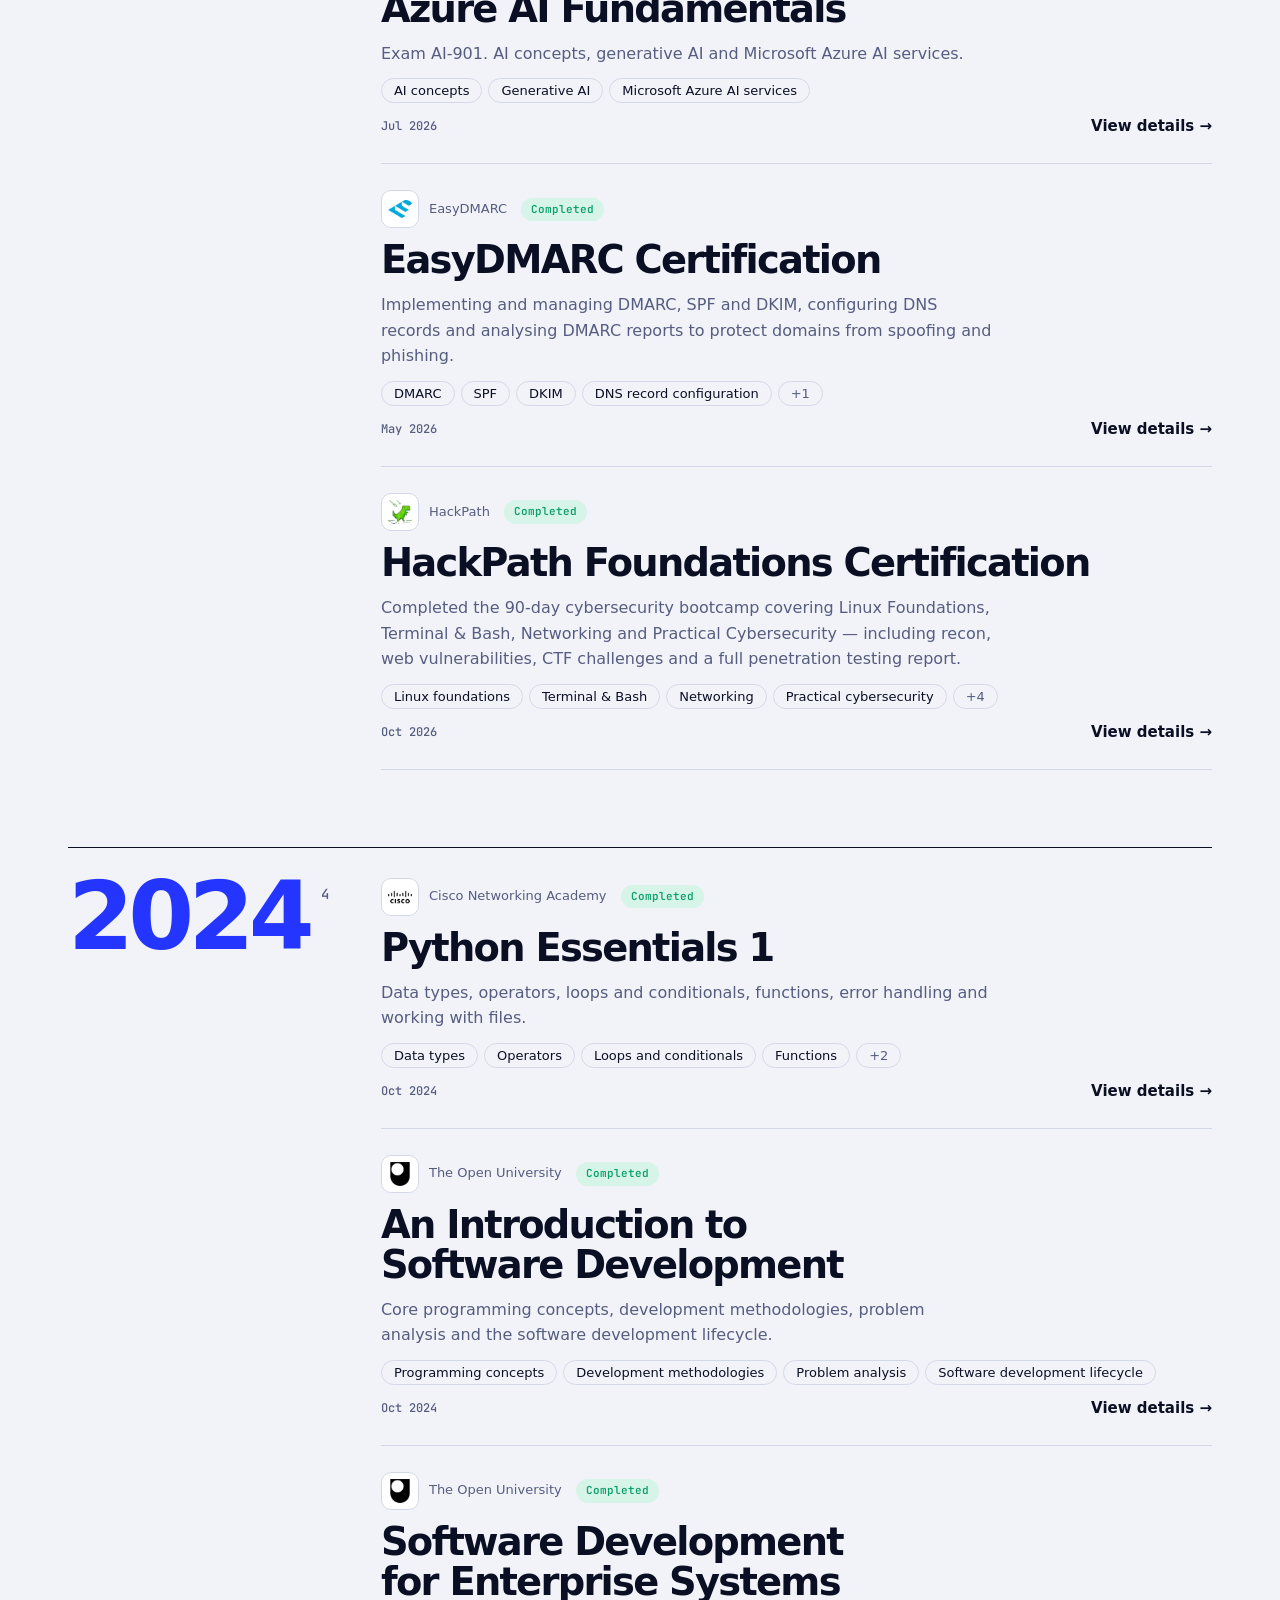
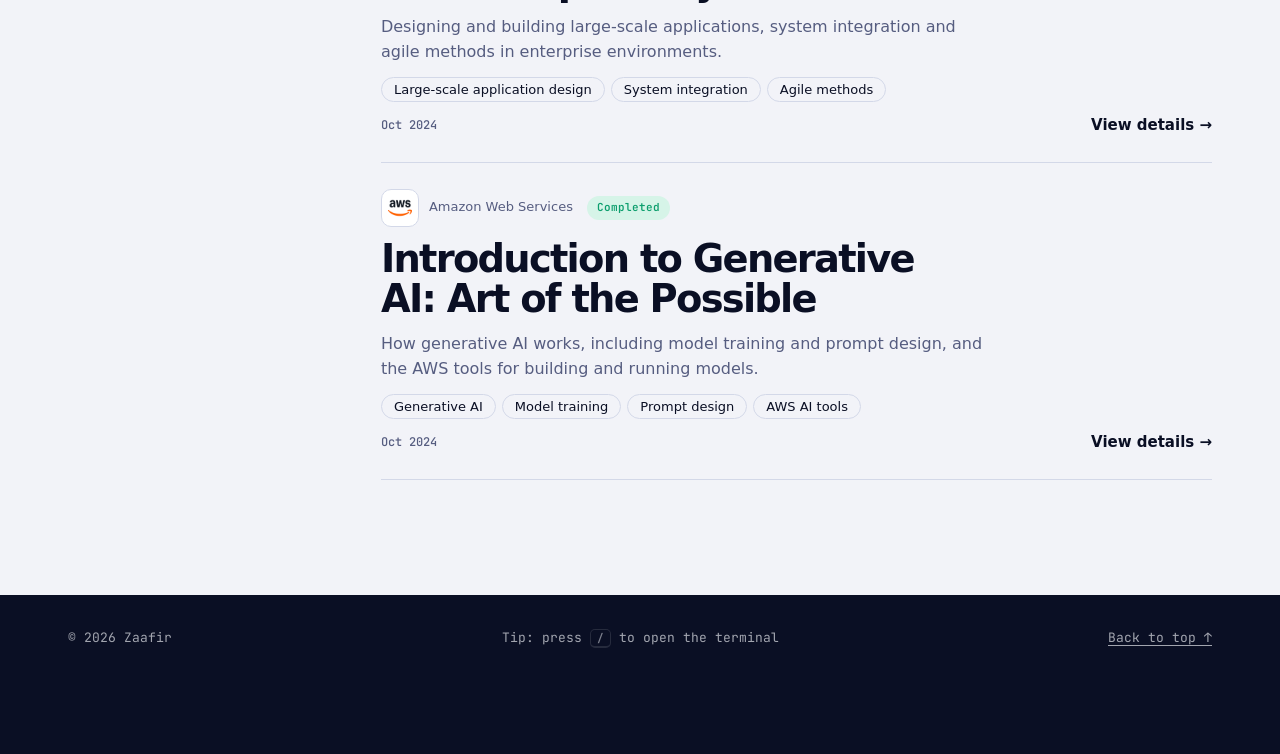
==== commit e75408ba: "Add files via upload" ====
--- a/certifications.html
+++ b/certifications.html
@@ -26,8 +26,6 @@
     if(localStorage.getItem('lang')==='fr') document.documentElement.lang='fr';
   }catch(e){} })();
 </script>
-<link rel="preconnect" href="https://api.fontshare.com">
-<link rel="stylesheet" href="https://api.fontshare.com/v2/css?f[]=clash-display@600,700&f[]=clash-grotesk@400,500,600&display=swap">
 <link rel="preconnect" href="https://fonts.googleapis.com">
 <link rel="preconnect" href="https://fonts.gstatic.com" crossorigin>
 <link rel="stylesheet" href="https://fonts.googleapis.com/css2?family=Archivo:wdth,wght@100..125,600..800&family=Instrument+Sans:wght@400..600&family=JetBrains+Mono:wght@400;600&display=swap">
--- a/css/style.css
+++ b/css/style.css
@@ -1,552 +1,253 @@
 /* =====================================================================
-   Zaafir portfolio — styles
-   Layout: one 1040px column. Hero (intro + flip card), profile cards,
-   tabbed journey board, project card grid, contact. Hairline dividers,
-   one restrained blue accent. Light and dark themes share these tokens.
+   Zaafir portfolio — "Signal" design
+   Ultramarine colour field + ink + paper. Giant Archivo type,
+   ruled editorial layouts, a floating dock for navigation, an inverted
+   security lab. Light and dark themes share these tokens.
    ===================================================================== */
 
-/* ---------- Colour and font tokens (light theme) ---------- */
+/* ---------- Tokens ---------- */
 :root{
-  --bg:#fafaf8; --surface:#ffffff; --sunken:#f2f3f5; --ink:#16181d; --muted:#5d6270; --line:#e3e4e8;
-  --accent:#2446c7; --accent-soft:#eaeefb; --on-accent:#ffffff;
-  --ok:#1d7a52; --ok-soft:#e3f2ea; --wip:#a3600f; --wip-soft:#fbefdf; --plan:#5d6270; --plan-soft:#eeeff2;
-  --shadow:0 1px 2px rgba(22,24,29,.04),0 10px 30px -18px rgba(22,24,29,.25);
-  --display:"Bricolage Grotesque",ui-sans-serif,system-ui,sans-serif;
-  --body:"Figtree",ui-sans-serif,system-ui,-apple-system,"Segoe UI",sans-serif;
+  --bg:#f2f3f8; --surface:#ffffff; --sunken:#e8eaf3; --ink:#0a0f24; --muted:#565d80; --line:#d3d8e8;
+  --accent:#2335ff; --accent-soft:#e4e7ff; --on-accent:#ffffff;
+  --signal:#ff5b22;
+  --ok:#0e9f6e; --ok-soft:#d6f4e8; --wip:#b45f06; --wip-soft:#ffecd1; --plan:#5a6180; --plan-soft:#e8eaf3;
+  --field:#2335ff; --on-field:#f6f7ff;
+  --shadow:0 1px 2px rgba(10,15,36,.06),0 18px 40px -22px rgba(10,15,36,.28);
+  --display:"Archivo",ui-sans-serif,system-ui,sans-serif;
+  --body:"Instrument Sans",ui-sans-serif,system-ui,-apple-system,"Segoe UI",sans-serif;
   --mono:"JetBrains Mono",ui-monospace,SFMono-Regular,Menlo,Consolas,monospace;
+  --ease:cubic-bezier(.22,.61,.36,1); --out:cubic-bezier(.16,1,.3,1);
+  --pad:clamp(20px,4vw,48px);
+  /* The terminal and log keep their dark look in both themes, on purpose */
+  --term-bg:#0c1022; --term-bar:#151a33; --term-fg:#dfe5ff; --term-dim:#8790b4; --term-ok:#5cd29b; --term-warn:#f0b35f; --term-bad:#ff7b7b; --term-accent:#8aa2ff;
   color-scheme:light;
 }
-/* Dark theme: follows the device unless the visitor picks a theme */
 @media (prefers-color-scheme: dark){:root:not([data-theme="light"]){
-  --bg:#111317; --surface:#181b21; --sunken:#14161b; --ink:#eceef2; --muted:#9ba1ae; --line:#2a2e37;
-  --accent:#8aa2ff; --accent-soft:#1d2440; --on-accent:#111317;
-  --ok:#5cc996; --ok-soft:#15281f; --wip:#efab55; --wip-soft:#2e2414; --plan:#a3a9b6; --plan-soft:#23262d;
-  --shadow:0 1px 2px rgba(0,0,0,.3),0 12px 30px -18px rgba(0,0,0,.7); color-scheme:dark}}
+  --bg:#070a18; --surface:#0f1430; --sunken:#0a0e24; --ink:#e9ecff; --muted:#8e97c2; --line:#1f2850;
+  --accent:#8794ff; --accent-soft:#161e56; --on-accent:#070a18;
+  --ok:#34d399; --ok-soft:#07281d; --wip:#fbbf24; --wip-soft:#2a1c04; --plan:#9aa3cf; --plan-soft:#161c3d;
+  --shadow:0 2px 4px rgba(0,0,0,.5),0 18px 40px -18px rgba(0,0,0,.85);
+  color-scheme:dark}}
 :root[data-theme="dark"]{
-  --bg:#111317; --surface:#181b21; --sunken:#14161b; --ink:#eceef2; --muted:#9ba1ae; --line:#2a2e37;
-  --accent:#8aa2ff; --accent-soft:#1d2440; --on-accent:#111317;
-  --ok:#5cc996; --ok-soft:#15281f; --wip:#efab55; --wip-soft:#2e2414; --plan:#a3a9b6; --plan-soft:#23262d;
-  --shadow:0 1px 2px rgba(0,0,0,.3),0 12px 30px -18px rgba(0,0,0,.7); color-scheme:dark}
+  --bg:#070a18; --surface:#0f1430; --sunken:#0a0e24; --ink:#e9ecff; --muted:#8e97c2; --line:#1f2850;
+  --accent:#8794ff; --accent-soft:#161e56; --on-accent:#070a18;
+  --ok:#34d399; --ok-soft:#07281d; --wip:#fbbf24; --wip-soft:#2a1c04; --plan:#9aa3cf; --plan-soft:#161c3d;
+  --shadow:0 2px 4px rgba(0,0,0,.5),0 18px 40px -18px rgba(0,0,0,.85);
+  color-scheme:dark}
+:root[data-theme="light"]{color-scheme:light}
 
 /* ---------- Base ---------- */
 *{box-sizing:border-box}
-html{scroll-behavior:smooth;scroll-padding-top:72px}
-body{margin:0;background:var(--bg);color:var(--ink);font-family:var(--body);font-size:16px;line-height:1.6;transition:background-color .25s,color .25s}
+html{scroll-behavior:smooth;scroll-padding-top:24px}
+body{margin:0;background:var(--bg);color:var(--ink);font-family:var(--body);font-size:17px;line-height:1.6;-webkit-font-smoothing:antialiased;transition:background-color .3s,color .3s}
 img{max-width:100%}
 [hidden]{display:none!important}
-a{color:var(--accent);text-underline-offset:3px}
-h1,h2,h3,h4{font-family:var(--display);line-height:1.15;text-wrap:balance;margin:0}
+a{color:inherit;text-underline-offset:3px}
+h1,h2,h3,h4,h5{font-family:var(--display);line-height:1.05;letter-spacing:-.03em;text-wrap:balance;margin:0;font-weight:700}
 p{margin:0}
 ul{margin:0;padding-left:18px;display:grid;gap:5px}
-:focus-visible{outline:2px solid var(--accent);outline-offset:3px;border-radius:6px}
-.wrap{max-width:1040px;margin:0 auto;padding-inline:20px}
-.skip{position:absolute;left:-999px;top:8px;background:var(--ink);color:var(--bg);padding:8px 12px;border-radius:8px;z-index:20}
+:focus-visible{outline:2px solid var(--accent);outline-offset:3px;border-radius:4px}
+.wrap{max-width:1240px;margin:0 auto;padding-inline:var(--pad)}
+.skip{position:absolute;left:-999px;top:8px;background:var(--ink);color:var(--bg);padding:8px 12px;border-radius:8px;z-index:60}
 .skip:focus{left:12px}
-
-/* ---------- Navigation ---------- */
-nav{position:sticky;top:0;z-index:10;background:color-mix(in srgb,var(--bg) 86%,transparent);backdrop-filter:blur(10px);border-bottom:1px solid var(--line)}
-nav .wrap{display:flex;align-items:center;gap:16px;padding-block:12px}
-.brand{font-family:var(--mono);font-weight:600;color:var(--ink);text-decoration:none;display:flex;align-items:center;gap:10px;white-space:nowrap}
-.brand small{font-family:var(--body);font-weight:500;font-size:12px;color:var(--ok);background:var(--ok-soft);padding:2px 8px;border-radius:999px}
-.links{display:flex;gap:6px;margin-left:auto;align-items:center}
-.nav-group{position:relative;display:flex;align-items:center;gap:4px;padding:4px 6px;border-radius:10px;transition:background-color .25s}
-.nav-group:hover{background:var(--sunken)}
-.nav-label{font-family:var(--mono);font-size:10px;letter-spacing:.08em;text-transform:uppercase;color:var(--accent);padding:0 4px;pointer-events:none;user-select:none}
-.links a{color:var(--muted);text-decoration:none;font-size:13px;font-weight:500;padding:4px 8px;border-radius:7px;transition:color .2s,background-color .2s}
-.links a:hover{color:var(--ink);background:var(--accent-soft)}
-.links a.active{color:var(--ink);font-weight:600}
-.nav-cta{font-weight:600!important;color:var(--accent)!important;border:1px solid var(--accent);padding:5px 14px!important;border-radius:999px!important;transition:background-color .2s,color .2s}
-.nav-cta:hover{background:var(--accent)!important;color:var(--on-accent,var(--bg))!important}
-.controls{display:flex;gap:6px;align-items:center}
-.icon-btn{height:36px;min-width:36px;padding:0 10px;display:inline-flex;align-items:center;justify-content:center;gap:6px;border:1px solid var(--line);border-radius:9px;background:var(--surface);color:var(--ink);cursor:pointer;font:600 13px var(--mono)}
-.icon-btn:hover{border-color:var(--muted)}
-.icon-btn svg{width:17px;height:17px}
-
-/* Hamburger button — hidden on desktop */
-.burger{display:none;width:36px;height:36px;border:1px solid var(--line);border-radius:9px;background:var(--surface);cursor:pointer;position:relative;flex:none}
-.burger span{display:block;position:absolute;left:8px;right:8px;height:2px;background:var(--ink);border-radius:2px;transition:transform .3s var(--ease),opacity .2s}
-.burger span:nth-child(1){top:10px}
-.burger span:nth-child(2){top:16px}
-.burger span:nth-child(3){top:22px}
-.burger[aria-expanded="true"] span:nth-child(1){transform:translateY(6px) rotate(45deg)}
-.burger[aria-expanded="true"] span:nth-child(2){opacity:0}
-.burger[aria-expanded="true"] span:nth-child(3){transform:translateY(-6px) rotate(-45deg)}
-
-/* Mobile drawer */
-.drawer-overlay{position:fixed;inset:0;z-index:19;background:rgba(10,12,18,.5);backdrop-filter:blur(4px);opacity:0;pointer-events:none;transition:opacity .35s var(--ease)}
-.drawer-overlay.open{opacity:1;pointer-events:auto}
-.drawer{position:fixed;top:0;right:0;bottom:0;width:min(320px,85vw);z-index:20;background:var(--bg);border-left:1px solid var(--line);box-shadow:-20px 0 60px -20px rgba(0,0,0,.3);display:flex;flex-direction:column;transform:translateX(100%);transition:transform .35s var(--ease)}
-.drawer.open{transform:translateX(0)}
-.drawer-head{display:flex;justify-content:space-between;align-items:center;padding:16px 20px;border-bottom:1px solid var(--line)}
-.drawer-close{width:36px;height:36px;border-radius:50%;border:1px solid var(--line);background:var(--surface);color:var(--ink);cursor:pointer;font-size:20px;line-height:1;display:grid;place-items:center;transition:transform .3s var(--ease)}
-.drawer-close:hover{transform:rotate(90deg)}
-.drawer-nav{flex:1;overflow-y:auto;padding:20px}
-.drawer-group{margin-bottom:24px}
-.drawer-label{display:block;font-family:var(--mono);font-size:11px;letter-spacing:.1em;text-transform:uppercase;color:var(--accent);margin-bottom:8px;padding-left:12px}
-.drawer-nav a{display:block;padding:10px 12px;border-radius:10px;color:var(--ink);text-decoration:none;font-size:15px;font-weight:500;transition:background-color .2s,padding-left .2s}
-.drawer-nav a:hover,.drawer-nav a.active{background:var(--accent-soft);padding-left:18px}
-.drawer-nav a.active{font-weight:600;color:var(--accent)}
-.drawer-foot{padding:16px 20px;border-top:1px solid var(--line);display:flex;align-items:center;justify-content:space-between;gap:10px}
-.drawer-foot .cmd-btn{flex:1}
-.drawer-toggles{display:flex;gap:6px}
-
-/* ---------- Shared bits ---------- */
-section{padding-block:72px;border-top:1px solid var(--line)}
-.head{display:grid;gap:8px;margin-bottom:32px;max-width:640px}
-.head h2{font-size:clamp(28px,4vw,40px)}
-.head p{color:var(--muted)}
-.eyebrow{font-family:var(--mono);font-size:12px;letter-spacing:.12em;text-transform:uppercase;color:var(--accent)}
-.btn{display:inline-flex;align-items:center;gap:7px;padding:10px 16px;border-radius:10px;font:600 15px var(--body);text-decoration:none;border:1px solid var(--line);color:var(--ink);background:var(--surface);cursor:pointer;transition:transform .15s,border-color .15s}
-.btn:hover{border-color:var(--muted);transform:translateY(-1px)}
+main>section{position:relative;padding-block:clamp(72px,10vw,148px)}
+kbd{font:600 11px var(--mono);padding:1px 6px;border-radius:5px;border:1px solid color-mix(in srgb,currentColor 25%,transparent);border-bottom-width:2px;opacity:.75}
+.progress{position:fixed;top:0;left:0;height:3px;width:100%;transform-origin:left;transform:scaleX(var(--p,0));background:var(--signal);z-index:70}
+@keyframes blink{50%{opacity:0}}
+@keyframes fade{from{opacity:.4;transform:translateY(4px)}to{opacity:1;transform:none}}
+@keyframes pulse{0%,100%{opacity:.4}50%{opacity:1}}
+@keyframes ping{0%{transform:scale(1);opacity:.4}70%{transform:scale(2.4);opacity:0}100%{transform:scale(2.4);opacity:0}}
+@keyframes marquee{to{transform:translateX(-50%)}}
+@keyframes ind{0%{transform:translateX(-100%)}100%{transform:translateX(270%)}}
+@keyframes chip-in{from{opacity:0;transform:translateY(6px) scale(.95)}to{opacity:1;transform:none}}
+
+/* ---------- Shared atoms ---------- */
+.eyebrow{font:500 13px var(--mono);letter-spacing:.04em;color:var(--accent)}
+.btn{display:inline-flex;align-items:center;gap:8px;padding:12px 20px;border-radius:999px;font:600 15px var(--body);text-decoration:none;border:1.5px solid color-mix(in srgb,currentColor 26%,transparent);color:var(--ink);background:transparent;cursor:pointer;transition:transform .3s var(--out),scale .12s,background-color .25s,color .25s,border-color .25s}
+.btn:hover{border-color:currentColor}
+.btn:active{scale:.96}
 .btn.primary{background:var(--ink);color:var(--bg);border-color:var(--ink)}
+.btn.primary:hover{background:var(--accent);border-color:var(--accent);color:#fff}
 .btn svg{width:16px;height:16px}
-.pill{font-family:var(--mono);font-size:11px;font-weight:600;padding:2px 9px;border-radius:999px;white-space:nowrap}
+.btn-cv{border-color:var(--accent);color:var(--accent)}
+.btn-cv:hover{background:var(--accent-soft)}
+.linkbtn{border:0;background:none;padding:0;color:var(--accent);font:600 14px var(--body);cursor:pointer}
+.pill{font-family:var(--mono);font-size:11px;font-weight:600;padding:3px 10px;border-radius:999px;white-space:nowrap}
 .s-done{background:var(--ok-soft);color:var(--ok)}
 .s-wip{background:var(--wip-soft);color:var(--wip)}
 .s-plan{background:var(--plan-soft);color:var(--plan)}
 .s-ongoing{background:var(--accent-soft);color:var(--accent)}
-.tags{display:flex;gap:6px;flex-wrap:wrap}
-.tag{font-family:var(--mono);font-size:12px;padding:2px 8px;border-radius:6px;background:var(--accent-soft);color:var(--accent)}
-.c{font-size:13px;padding:3px 9px;border-radius:6px;border:1px solid transparent}
-.c.w{background:var(--accent-soft);color:var(--accent)}
-.c.s{border-color:var(--line);color:var(--ink)}
-.c.l{border:1px dashed var(--muted);color:var(--muted)}
-.chips{display:flex;flex-wrap:wrap;gap:6px}
-
-/* ---------- Hero ---------- */
-.hero{display:grid;grid-template-columns:1.35fr 1fr;gap:56px;align-items:center;padding-block:64px 72px}
-.hero>*{min-width:0}
-.badges{display:flex;gap:8px;flex-wrap:wrap;margin-bottom:18px}
-.badge{font-size:13px;padding:4px 11px;border-radius:999px;border:1px solid var(--line);background:var(--surface);color:var(--muted)}
-.badge.live{color:var(--ok);background:var(--ok-soft);border-color:transparent}
-.badge.live::before{content:"";display:inline-block;width:7px;height:7px;border-radius:50%;background:var(--ok);margin-right:7px;vertical-align:1px;animation:pulse 2.4s infinite}
-@keyframes pulse{50%{opacity:.35}}
-.hero h1{font-size:clamp(56px,10vw,104px);font-weight:800;letter-spacing:-.03em}
-.headline{font-family:var(--mono);font-size:14px;color:var(--muted);margin:12px 0 20px;display:flex;flex-wrap:wrap;gap:4px 10px}
-.headline span+span::before{content:"/";margin-right:10px;color:var(--line)}
-.lede{font-size:18px;max-width:56ch}
-.now{margin-top:14px;font-size:15px;color:var(--muted)}
-.now b{color:var(--ink);font-weight:600}
-.stats{display:grid;grid-template-columns:repeat(3,1fr);gap:10px;margin:26px 0}
-.stat{display:grid;gap:2px;padding:12px 14px;border:1px solid var(--line);border-radius:12px;background:var(--surface);text-decoration:none;color:var(--ink);transition:border-color .15s,transform .15s}
-.stat:hover{border-color:var(--accent);transform:translateY(-2px)}
-.stat span{font-size:12px;color:var(--muted)}
-.stat b{font-family:var(--display);font-size:22px;line-height:1.1}
-.ctas{display:flex;gap:10px;flex-wrap:wrap}
-
-/* Flip card */
-.flip{perspective:1200px;width:100%;max-width:360px;justify-self:center;aspect-ratio:4/5;cursor:pointer;background:none;border:0;padding:0;font:inherit;color:inherit;text-align:left}
-.flip-inner{position:relative;width:100%;height:100%;transition:transform .7s cubic-bezier(.2,.7,.2,1);transform-style:preserve-3d}
-.flip.flipped .flip-inner{transform:rotateY(180deg)}
-.face{position:absolute;inset:0;backface-visibility:hidden;-webkit-backface-visibility:hidden;border-radius:20px;border:1px solid var(--line);background:var(--surface);box-shadow:var(--shadow);padding:24px;display:flex;flex-direction:column}
-.face.back{transform:rotateY(180deg)}
-.monogram{flex:1;border-radius:14px;background:
-  radial-gradient(circle at 30% 25%,color-mix(in srgb,var(--accent) 22%,transparent),transparent 60%),
-  repeating-linear-gradient(0deg,transparent 0 23px,color-mix(in srgb,var(--line) 70%,transparent) 23px 24px),
-  repeating-linear-gradient(90deg,transparent 0 23px,color-mix(in srgb,var(--line) 70%,transparent) 23px 24px),
-  var(--sunken);display:grid;place-items:center;font-family:var(--display);font-weight:800;font-size:128px;color:var(--ink);letter-spacing:-.04em}
-.face-meta{display:flex;flex-direction:column;gap:10px;margin-top:18px}
-.face-meta>div{min-width:0}
-.face-meta b{font-family:var(--display);font-size:20px;display:block}
-.face-meta div span{display:block;font-size:13px;color:var(--muted)}
-.face-meta .hint{align-self:flex-end}
-.hint{font-family:var(--mono);font-size:11px;color:var(--muted);white-space:nowrap}
-.back h3{font-size:22px;margin-bottom:4px}
-.back>p{color:var(--muted);font-size:14px;margin-bottom:18px}
-.back-links{display:grid;gap:8px}
-.back-links a{display:flex;justify-content:space-between;align-items:center;gap:10px;padding:12px 14px;border:1px solid var(--line);border-radius:10px;text-decoration:none;color:var(--ink);font-weight:600;font-size:15px}
-.back-links a:hover{border-color:var(--accent)}
-.back-links a span{font-family:var(--mono);font-weight:400;font-size:12px;color:var(--muted);overflow:hidden;text-overflow:ellipsis;white-space:nowrap}
-.back .hint{margin-top:auto;text-align:center}
-
-/* ---------- Profile cards ---------- */
-.trio{display:grid;grid-template-columns:repeat(3,1fr);gap:16px}
-.card{background:var(--surface);border:1px solid var(--line);border-radius:16px;padding:22px;min-width:0;transition:border-color .2s,transform .2s,box-shadow .2s}
-.card:hover{border-color:color-mix(in srgb,var(--accent) 45%,var(--line));transform:translateY(-3px);box-shadow:var(--shadow)}
-.card .k{font-family:var(--mono);font-size:12px;color:var(--accent);display:block;margin-bottom:10px}
-.card h3{font-size:19px;margin-bottom:8px}
-.card p{color:var(--muted);font-size:15px}
-
-/* ---------- Journey board (tabs) ---------- */
-.tabs{display:inline-flex;gap:4px;padding:4px;border:1px solid var(--line);border-radius:12px;background:var(--surface);margin-bottom:28px;flex-wrap:wrap}
-.tab{border:0;background:none;padding:8px 16px;border-radius:9px;font:600 14px var(--body);color:var(--muted);cursor:pointer}
-.tab[aria-selected="true"]{background:var(--ink);color:var(--bg)}
-.panel{animation:fade .35s ease}
-@keyframes fade{from{opacity:.4;transform:translateY(4px)}to{opacity:1;transform:none}}
-.entry{display:grid;grid-template-columns:52px 1fr;gap:18px;padding-block:22px;border-top:1px solid var(--line)}
-.entry:first-child{border-top:0;padding-top:0}
-.entry>*{min-width:0}
-.logo{width:52px;height:52px;border-radius:12px;border:1px solid var(--line);background:var(--surface);display:grid;place-items:center;font-family:var(--display);font-weight:800;font-size:18px;color:var(--accent)}
-.entry-top{display:flex;justify-content:space-between;gap:6px 16px;flex-wrap:wrap;align-items:baseline}
-.when{font-family:var(--mono);font-size:13px;color:var(--muted)}
-.entry h3{font-size:22px}
-.entry .sub{color:var(--muted);margin:2px 0 12px}
-.meta{display:flex;gap:6px;flex-wrap:wrap;margin-bottom:12px}
-.meta span{font-size:12px;padding:2px 9px;border-radius:999px;background:var(--sunken);color:var(--muted);border:1px solid var(--line)}
-.role{padding-top:14px;margin-top:14px;border-top:1px dashed var(--line);display:grid;gap:10px}
-.role:first-of-type{border-top:0;margin-top:0;padding-top:0}
-.role-head{display:flex;justify-content:space-between;gap:12px;flex-wrap:wrap;align-items:baseline}
-.role-head h4{font-size:18px}
-.role p,.role li,.entry p.desc,.entry li{color:var(--muted);font-size:15px}
-.more{border:0;background:none;padding:0;color:var(--accent);font:600 14px var(--body);cursor:pointer;justify-self:start}
-.groups{display:grid;grid-template-columns:repeat(2,1fr);gap:16px 28px}
-.groups>div{min-width:0}
-.groups h5{margin:0 0 6px;font-size:14px;font-weight:600;font-family:var(--body);color:var(--ink)}
-.group-label{font-family:var(--mono);font-size:12px;letter-spacing:.08em;text-transform:uppercase;color:var(--muted);margin:28px 0 4px}
-.legend{display:flex;gap:16px;flex-wrap:wrap;font-size:13px;color:var(--muted);margin-bottom:24px}
-.legend span{display:inline-flex;align-items:center;gap:6px}
-.legend i{font-style:normal}
-.sk{display:grid;grid-template-columns:repeat(3,1fr);gap:16px}
-.sk .card h3{font-size:17px;margin-bottom:10px}
-.cert{display:grid;grid-template-columns:1fr auto;gap:2px 12px;padding-block:14px;border-top:1px solid var(--line)}
-.cert:first-of-type{border-top:0}
-.cert b{font-weight:600}
-.cert .sub{grid-column:1/-1;font-size:14px;color:var(--muted)}
-.card .grade,.grade{font-family:var(--display);font-size:30px;font-weight:800;color:var(--accent);line-height:1.1}
-.two{display:grid;grid-template-columns:1fr 1fr;gap:16px}
-
-.logo{overflow:hidden}
-.logo.has-img{background:#ffffff;border-color:var(--line)}
-.logo img{width:100%;height:100%;object-fit:contain;padding:6px;display:block}
-.issuer .logo img{padding:4px}
-
-/* ---------- Certification cards ---------- */
-.cgrid{display:grid;grid-template-columns:repeat(3,1fr);gap:16px;margin-top:12px}
-.cert-card{display:flex;flex-direction:column;gap:8px}
-.cert-top{display:flex;justify-content:space-between;align-items:center;gap:10px}
-.issuer{display:flex;align-items:center;gap:10px;min-width:0}
-.issuer .logo{width:36px;height:36px;border-radius:9px;font-size:13px;flex:none}
-.issuer span{font-size:13px;color:var(--muted);line-height:1.3}
-.cert-card h3{font-size:17px}
-.cert-card p{color:var(--muted);font-size:14px;flex:1}
-.cert-card .date{font-family:var(--mono);font-size:12px;color:var(--muted)}
-
-/* ---------- Projects ---------- */
-.filters{display:flex;gap:8px;flex-wrap:wrap;margin-bottom:22px}
-.filter{font:500 14px var(--body);padding:6px 13px;border-radius:999px;border:1px solid var(--line);background:var(--surface);color:var(--muted);cursor:pointer}
-.filter:hover{color:var(--ink)}
-.filter[aria-pressed="true"]{background:var(--ink);color:var(--bg);border-color:var(--ink)}
-.filter .n{font-family:var(--mono);font-size:11px;opacity:.7;margin-left:4px}
-.pgrid{display:grid;grid-template-columns:repeat(2,1fr);gap:16px}
-.proj{display:flex;flex-direction:column;gap:10px}
-.proj-top{display:flex;justify-content:space-between;align-items:center;gap:10px}
-.proj .cat{font-family:var(--mono);font-size:12px;color:var(--muted)}
-.proj h3{font-size:21px}
-.proj p{flex:1}
-.proj .kind{font-size:13px;color:var(--muted)}
-.proj a.view{font-weight:600;font-size:14px;text-decoration:none}
-.empty{color:var(--muted);padding:20px 0}
-
-/* ---------- Contact ---------- */
-.contact{display:grid;grid-template-columns:1.1fr 1fr;gap:24px;align-items:start}
-.contact>*{min-width:0}
-form.card{display:grid;gap:14px}
-form.card:hover{transform:none}
-.choice{display:flex;gap:6px;flex-wrap:wrap}
-.choice label{display:inline-flex}
-.choice input{position:absolute;opacity:0;pointer-events:none}
-.choice span{padding:6px 12px;border-radius:999px;border:1px solid var(--line);font-size:14px;color:var(--muted);cursor:pointer}
-.choice input:checked+span{background:var(--accent-soft);color:var(--accent);border-color:transparent}
-.choice input:focus-visible+span{outline:2px solid var(--accent);outline-offset:2px}
-.field{display:grid;gap:6px;font-size:13px;font-weight:600}
-.field input,.field textarea{font:400 15px var(--body);padding:10px 12px;border-radius:9px;border:1px solid var(--line);background:var(--bg);color:var(--ink)}
-.field textarea{min-height:110px;resize:vertical}
-.form-note{font-size:13px;color:var(--muted)}
-.channels{display:grid;gap:10px}
-.channel{display:flex;justify-content:space-between;gap:12px;align-items:center;flex-wrap:wrap;padding:16px 18px}
-.channel div{display:grid;min-width:0}
-.channel b{font-size:15px}
-.channel span{font-family:var(--mono);font-size:13px;color:var(--muted);word-break:break-all}
-.channel .tag{font-family:var(--body);word-break:normal}
-.channel .acts{display:flex;gap:6px}
-.channel .btn{padding:7px 12px;font-size:14px}
-
-footer{border-top:1px solid var(--line);padding-block:28px;color:var(--muted);font-size:13px;font-family:var(--mono)}
-footer .wrap{display:flex;justify-content:space-between;gap:12px;flex-wrap:wrap}
-footer a{color:var(--muted)}
-
-/* ---------- Mobile ---------- */
-@media (max-width:860px){
-  .hero,.contact{grid-template-columns:1fr}
-  .flip{max-width:320px}
-  .trio,.sk,.cgrid{grid-template-columns:1fr 1fr}
-  .links{display:none}
-  .burger{display:block}
-  .controls{margin-left:auto}
-}
-@media (max-width:620px){
-  .trio,.sk,.pgrid,.groups,.two,.cgrid{grid-template-columns:1fr}
-  .stats{grid-template-columns:1fr 1fr 1fr;gap:8px}
-  .stat{padding:10px}
-  .stat b{font-size:18px}
-  .entry{grid-template-columns:1fr}
-  .entry>.logo{display:none}
-  .brand small{display:none}
-}
-@media (prefers-reduced-motion:reduce){
-  *{animation:none!important;transition:none!important;scroll-behavior:auto!important}
-}
-
-/* =====================================================================
-   HOVER ANIMATIONS
-   One easing curve for everything so the motion feels consistent.
-   Turned off automatically for visitors who prefer reduced motion.
-   ===================================================================== */
-:root{--ease:cubic-bezier(.22,.61,.36,1)}
-
-/* Cards lift, glow slightly and show an accent line along the top */
-.card{position:relative;transition:transform .4s var(--ease),box-shadow .4s var(--ease),border-color .4s var(--ease),background-color .25s}
-.card:hover{transform:translateY(-5px)}
-.pcard::before,.proj::before,.cert-card::before{content:"";position:absolute;left:18px;right:18px;top:-1px;height:2px;border-radius:2px;background:var(--accent);transform:scaleX(0);transform-origin:left;transition:transform .45s var(--ease)}
-.pcard:hover::before,.proj:hover::before,.cert-card:hover::before{transform:scaleX(1)}
-.proj h3,.cert-card h3,.card h3{transition:color .3s var(--ease)}
-.proj:hover h3,.cert-card:hover h3{color:var(--accent)}
-
-/* Logos tilt a little when their card or entry is hovered */
-.logo{transition:transform .4s var(--ease),border-color .3s,box-shadow .4s var(--ease)}
-.card:hover .logo,.entry:hover>.logo{transform:scale(1.08) rotate(-4deg);border-color:var(--accent);box-shadow:var(--shadow)}
-
-/* Experience entries: logo reacts, title shifts colour */
-.entry h3{transition:color .3s var(--ease)}
-.entry:hover h3{color:var(--accent)}
-
-/* Buttons */
-.btn{transition:transform .3s var(--ease),box-shadow .3s var(--ease),border-color .3s,background-color .3s,color .3s}
-.btn:hover{transform:translateY(-2px);box-shadow:var(--shadow)}
-.btn:active{transform:translateY(0) scale(.98)}
-.btn.primary:hover{background:var(--accent);border-color:var(--accent);color:var(--on-accent)}
-
-/* Navigation groups: subtle lift on hover */
-.nav-group{transition:background-color .3s var(--ease)}
-.drawer-nav a{transition:background-color .25s var(--ease),padding-left .25s var(--ease),color .25s}
-
-/* Theme and language buttons */
-.icon-btn{transition:border-color .25s,transform .3s var(--ease),background-color .25s}
-.icon-btn:hover{transform:translateY(-1px)}
-.icon-btn svg{transition:transform .5s var(--ease)}
-.icon-btn:hover svg{transform:rotate(-25deg)}
-
-/* Stat tiles */
-.stat{transition:transform .35s var(--ease),border-color .3s,box-shadow .35s var(--ease)}
-.stat:hover{transform:translateY(-3px);box-shadow:var(--shadow)}
-.stat b{transition:color .3s}
-.stat:hover b{color:var(--accent)}
-
-/* Flip card leans towards the cursor before flipping */
-.flip:not(.flipped):hover .flip-inner{transform:rotateY(-8deg) rotateX(3deg)}
-.flip.flipped:hover .flip-inner{transform:rotateY(172deg) rotateX(3deg)}
-.monogram{transition:background-size .6s var(--ease),letter-spacing .5s var(--ease)}
-.flip:hover .monogram{letter-spacing:.02em}
-.back-links a{transition:transform .3s var(--ease),border-color .3s,background-color .3s}
-.back-links a:hover{transform:translateX(4px);background:var(--accent-soft)}
-
-/* Tabs, filters, chips and tags */
-.tab{transition:background-color .3s var(--ease),color .3s}
-.tab:not([aria-selected="true"]):hover{background:var(--sunken);color:var(--ink)}
-.filter{transition:transform .25s var(--ease),border-color .25s,background-color .25s,color .25s}
-.filter:hover{transform:translateY(-2px);border-color:var(--muted)}
-.tag,.c,.meta span{transition:transform .25s var(--ease),background-color .25s,border-color .25s}
-.tag:hover,.c:hover{transform:translateY(-2px)}
-.c.s:hover,.c.l:hover{border-color:var(--accent);color:var(--accent)}
-.badge{transition:transform .3s var(--ease)}
-.badge:hover{transform:translateY(-1px)}
-
-/* Contact */
-.choice span{transition:background-color .25s,color .25s,border-color .25s}
-.choice span:hover{border-color:var(--muted);color:var(--ink)}
-.field input,.field textarea{transition:border-color .25s,box-shadow .25s}
-.field input:focus,.field textarea:focus{outline:none;border-color:var(--accent);box-shadow:0 0 0 3px var(--accent-soft)}
-form.card:hover{transform:none}
-
-/* Footer */
-footer a{transition:color .25s}
-footer a:hover{color:var(--accent)}
-
-@media (hover:none){ .card:hover,.stat:hover,.btn:hover{transform:none} }
-@media (prefers-reduced-motion:reduce){
-  .card:hover,.stat:hover,.btn:hover,.filter:hover,.tag:hover,.c:hover,.back-links a:hover{transform:none}
-  .flip:not(.flipped):hover .flip-inner{transform:none}
-  .flip.flipped:hover .flip-inner{transform:rotateY(180deg)}
-}
-
-/* =====================================================================
-   PROJECT CARDS (homepage + All Projects page)
-   ===================================================================== */
-.pgrid.three{grid-template-columns:repeat(3,1fr)}
-.pcard{display:flex;flex-direction:column;gap:12px;padding:22px;border-radius:20px}
-.plabel{align-self:flex-start;font-size:13px;font-weight:500;padding:4px 11px;border-radius:999px;background:var(--sunken);color:var(--muted);border:1px solid var(--line)}
-.pcard h3{font-size:21px;line-height:1.25}
-.ptitle{all:unset;cursor:pointer;color:var(--ink);transition:color .3s var(--ease)}
-.ptitle:focus-visible{outline:2px solid var(--accent);outline-offset:3px;border-radius:4px}
-.pcard:hover .ptitle{color:var(--accent)}
-.pemoji{display:inline-block;transition:transform .4s var(--ease)}
-.pcard:hover .pemoji{transform:scale(1.2) rotate(-8deg)}
-.pchips{display:flex;flex-wrap:wrap;gap:6px}
-.chip{display:inline-flex;align-items:center;gap:6px;font-size:13px;padding:4px 11px;border-radius:999px;border:1px solid var(--line);background:var(--surface);color:var(--ink)}
-.sdot{width:7px;height:7px;border-radius:50%;display:inline-block;flex:none}
+.s-bad{background:color-mix(in srgb,#d1495b 15%,transparent);color:#c23a4c}
+.sdot{width:8px;height:8px;border-radius:50%;display:inline-block;flex:none}
 .sdot.s-done{background:var(--ok)} .sdot.s-wip{background:var(--wip)}
 .sdot.s-ongoing{background:var(--accent)} .sdot.s-plan{background:var(--plan)}
-.pdesc{color:var(--muted);font-size:15px;display:-webkit-box;-webkit-line-clamp:3;-webkit-box-orient:vertical;overflow:hidden}
-.ptags{display:flex;flex-wrap:wrap;gap:6px}
-.ptag{font-size:13px;padding:5px 11px;border-radius:999px;background:var(--sunken);color:var(--ink);border:1px solid var(--line);transition:transform .25s var(--ease),border-color .25s}
-.ptag:hover{transform:translateY(-2px);border-color:var(--accent)}
-.ptag.more{color:var(--muted)}
-.pfoot{margin-top:auto;padding-top:6px;display:flex;justify-content:space-between;align-items:center;gap:10px}
-.pview{border:0;background:none;padding:0;font:600 15px var(--body);color:var(--ink);cursor:pointer;display:inline-flex;gap:6px;transition:color .25s,gap .3s var(--ease)}
-.pview:hover{color:var(--accent);gap:10px}
-.pcode{width:42px;height:42px;border-radius:50%;border:1px dashed var(--muted);display:grid;place-items:center;color:var(--ink);transition:transform .35s var(--ease),border-color .25s,color .25s}
-.pcode svg{width:18px;height:18px}
-.pcode:hover{transform:rotate(-12deg) scale(1.06);border-color:var(--accent);color:var(--accent)}
-.more-row{display:flex;justify-content:center;margin-top:28px}
-.count-badge{font-family:var(--mono);font-size:12px;padding:1px 7px;border-radius:999px;background:color-mix(in srgb,var(--bg) 22%,transparent)}
-
-/* Project details pop-up */
-.pmodal{width:min(640px,calc(100% - 32px));max-height:calc(100% - 48px);overflow:auto;border:1px solid var(--line);border-radius:22px;padding:26px;background:var(--surface);color:var(--ink);box-shadow:0 30px 80px -30px rgba(0,0,0,.45)}
-.pmodal::backdrop{background:rgba(10,12,18,.45);backdrop-filter:blur(4px)}
-.pmodal[open]{animation:pop .35s var(--ease)}
-@keyframes pop{from{opacity:0;transform:translateY(12px) scale(.98)}to{opacity:1;transform:none}}
-.pm-head{display:flex;justify-content:space-between;align-items:center;gap:12px;margin-bottom:12px}
-.pm-close{width:36px;height:36px;border-radius:50%;border:1px solid var(--line);background:var(--bg);color:var(--ink);cursor:pointer;font-size:14px;transition:transform .3s var(--ease)}
-.pm-close:hover{transform:rotate(90deg)}
-.pmodal h3{font-size:26px;margin-bottom:12px}
-.pm-desc{color:var(--muted);margin:16px 0 20px;line-height:1.7}
-.pmodal h4{font-size:14px;font-family:var(--mono);text-transform:uppercase;letter-spacing:.08em;color:var(--muted);margin-bottom:10px;font-weight:400}
-.pmodal .btn{margin-top:22px}
-
-/* All Projects page */
-.all-head{border-top:0;padding-block:48px 8px}
-.all-head h1{font-size:clamp(36px,6vw,56px);font-weight:800;letter-spacing:-.02em}
-.back{display:inline-block;margin-bottom:24px;font-size:14px;font-weight:600;text-decoration:none;color:var(--muted);transition:color .25s,transform .3s var(--ease)}
-.back:hover{color:var(--accent);transform:translateX(-3px)}
-.fpanel{display:grid;gap:14px;padding:20px;border:1px solid var(--line);border-radius:18px;background:var(--surface)}
-.fgroup{display:grid;grid-template-columns:110px 1fr;gap:12px;align-items:center}
-.fgroup>*{min-width:0}
-.flabel{font-family:var(--mono);font-size:12px;letter-spacing:.08em;text-transform:uppercase;color:var(--muted)}
-.fpanel .filters{margin:0}
-.fstatus{display:flex;gap:14px;align-items:center;padding-top:10px;border-top:1px solid var(--line);font-size:14px;color:var(--muted)}
-.linkbtn{border:0;background:none;padding:0;color:var(--accent);font:600 14px var(--body);cursor:pointer}
-.all-grid{border-top:0;padding-block:24px 72px}
-
-@media (max-width:960px){ .pgrid.three{grid-template-columns:1fr 1fr} }
-@media (max-width:620px){
-  .pgrid.three{grid-template-columns:1fr}
-  .fgroup{grid-template-columns:1fr;gap:6px}
-}
-
-/* Title: emoji stays attached to the last word */
+.tags,.chips,.ptags{display:flex;gap:6px;flex-wrap:wrap}
+.tag{font-family:var(--mono);font-size:12px;padding:2px 8px;border-radius:6px;background:var(--accent-soft);color:var(--accent)}
+.k{font:500 12px var(--mono);color:var(--accent);display:block}
+.card{background:var(--surface);border:1px solid var(--line);border-radius:10px;padding:24px;min-width:0}
 .nowrap{white-space:nowrap}
-.pemoji{font-size:.9em}
-
-/* =====================================================================
-   V2 LAYOUT — bento hero, logo strip, timeline, live DMARC checker,
-   terminal. Uses the same colour and font tokens as the rest of the site.
-   ===================================================================== */
-:root{
-  /* The terminal keeps its dark look in both themes, on purpose */
-  --term-bg:#0e1120; --term-bar:#171b2e; --term-fg:#dfe5ff; --term-dim:#8790b4; --term-ok:#5cd29b; --term-warn:#f0b35f; --term-bad:#ff7b7b; --term-accent:#8aa2ff;
-}
-kbd{font:600 11px var(--mono);padding:1px 6px;border-radius:5px;border:1px solid var(--line);border-bottom-width:2px;background:var(--surface);color:var(--muted)}
-
-/* Scroll progress bar */
-.progress{position:fixed;top:0;left:0;height:3px;width:100%;transform-origin:left;transform:scaleX(var(--p,0));background:linear-gradient(90deg,var(--accent),color-mix(in srgb,var(--accent) 50%,var(--ok)));z-index:30}
-
-/* Nav */
-.brand .caret{color:var(--accent);animation:blink 1.1s steps(1) infinite}
-@keyframes blink{50%{opacity:0}}
-.cmd-btn{height:36px;display:inline-flex;align-items:center;gap:8px;padding:0 8px 0 10px;border:1px solid var(--line);border-radius:9px;background:var(--surface);color:var(--muted);font:500 13px var(--body);cursor:pointer;transition:border-color .25s,color .25s,transform .3s var(--ease)}
-.cmd-btn:hover{border-color:var(--accent);color:var(--ink);transform:translateY(-1px)}
+.pemoji{display:none;font-size:.9em;transition:transform .4s var(--out)}
+.count-badge{font:600 12px var(--mono);padding:1px 8px;border-radius:999px;background:rgba(255,255,255,.2)}
+.logo{width:56px;height:56px;border-radius:14px;border:1px solid var(--line);background:var(--surface);display:grid;place-items:center;font:700 18px var(--display);color:var(--accent);overflow:hidden;flex:none}
+.logo.has-img{background:#fff}
+.logo img{width:100%;height:100%;object-fit:contain;padding:7px;display:block}
+.logo.has-img img[src*="qa"]{padding:0}
+.issuer{display:flex;align-items:center;gap:10px;min-width:0}
+.issuer .logo{width:38px;height:38px;border-radius:10px;font-size:13px}
+.issuer .logo img{padding:4px}
+.issuer span:not(.logo){font-size:13px;color:var(--muted);line-height:1.3}
+
+/* ---------- Top bar: brand + controls float as frosted pills ---------- */
+.topbar{position:fixed;top:0;left:0;right:0;z-index:40;display:flex;justify-content:space-between;align-items:center;padding:14px var(--pad);pointer-events:none}
+.topbar>*{pointer-events:auto}
+.brand{font:700 21px var(--display);letter-spacing:-.04em;color:var(--ink);text-decoration:none;display:inline-flex;align-items:center;white-space:nowrap;padding:8px 18px;border-radius:999px;background:color-mix(in srgb,var(--bg) 80%,transparent);backdrop-filter:blur(16px) saturate(160%);-webkit-backdrop-filter:blur(16px) saturate(160%);border:1px solid color-mix(in srgb,var(--ink) 10%,transparent)}
+.brand .caret{color:var(--signal);animation:blink 1.1s steps(1) infinite}
+.controls{display:flex;gap:2px;align-items:center;padding:4px;border-radius:999px;background:color-mix(in srgb,var(--bg) 80%,transparent);backdrop-filter:blur(16px) saturate(160%);-webkit-backdrop-filter:blur(16px) saturate(160%);border:1px solid color-mix(in srgb,var(--ink) 10%,transparent)}
+.cmd-btn,.icon-btn{height:36px;min-width:36px;padding:0 12px;display:inline-flex;align-items:center;justify-content:center;gap:8px;border:0;border-radius:999px;background:transparent;color:var(--ink);cursor:pointer;font:600 13px var(--mono);transition:background-color .2s,scale .12s}
+.cmd-btn:hover,.icon-btn:hover{background:color-mix(in srgb,var(--ink) 9%,transparent)}
+.cmd-btn:active,.icon-btn:active{scale:.94}
+.cmd-btn{font:500 13px var(--body)}
 .cmd-ico{font:700 12px var(--mono);color:var(--accent)}
-
-/* Cursor spotlight on cards and tiles */
-.spot{position:relative;isolation:isolate}
-.spot::after{content:"";position:absolute;inset:0;border-radius:inherit;pointer-events:none;opacity:0;transition:opacity .35s;z-index:-1;
-  background:radial-gradient(420px circle at var(--mx,50%) var(--my,50%),color-mix(in srgb,var(--accent) 12%,transparent),transparent 60%)}
-.spot:hover::after{opacity:1}
-
-/* ---------- Bento hero ---------- */
-.bento{display:grid;grid-template-columns:repeat(4,1fr);grid-template-areas:
-  "intro intro flip clock"
-  "intro intro flip term"
-  "s1 s2 s3 term";gap:16px;padding-block:40px 32px}
-.tile{background:var(--surface);border:1px solid var(--line);border-radius:22px;padding:24px;min-width:0;transition:transform .4s var(--ease),box-shadow .4s var(--ease),border-color .4s var(--ease)}
-a.tile,button.tile{text-decoration:none;color:inherit;font:inherit;text-align:left;cursor:pointer}
-.tile:hover{border-color:color-mix(in srgb,var(--accent) 40%,var(--line));box-shadow:var(--shadow)}
-.t-intro{grid-area:intro;display:flex;flex-direction:column;justify-content:space-between;gap:16px;padding:32px}
-.t-intro h1{font-size:clamp(64px,9vw,120px);font-weight:800;letter-spacing:-.04em;line-height:.95}
-.t-intro .headline{margin:0}
-.t-intro .lede{font-size:17px;color:var(--muted);max-width:58ch}
-.t-flip{grid-area:flip;padding:0;border:0;background:none}
-.t-flip:hover{box-shadow:none}
-.t-flip .flip{max-width:none;width:100%;height:100%;min-height:360px;aspect-ratio:auto}
-.t-flip .face{border-radius:22px}
-.t-clock{grid-area:clock;display:flex;flex-direction:column;gap:4px}
-.t-clock .k{font-family:var(--mono);font-size:12px;color:var(--accent)}
-.clock{font:600 44px/1.05 var(--mono);letter-spacing:-.02em;font-variant-numeric:tabular-nums}
-.clock-sub{font-size:13px;color:var(--muted)}
-.t-clock .now{margin-top:auto;font-size:14px;color:var(--muted);padding-top:12px;border-top:1px dashed var(--line)}
-.t-clock .now b{color:var(--ink)}
-.t-term{grid-area:term;background:var(--term-bg);border-color:transparent;color:var(--term-fg);padding:0;display:flex;flex-direction:column;overflow:hidden}
-.t-term:hover{border-color:var(--term-accent)}
+.icon-btn svg{width:17px;height:17px}
+.burger{display:none;width:38px;height:36px;border:0;border-radius:999px;background:transparent;cursor:pointer;position:relative;flex:none;color:var(--ink)}
+.burger span{display:block;position:absolute;left:11px;right:11px;height:2px;background:currentColor;border-radius:2px;transition:transform .3s var(--out),opacity .2s}
+.burger span:nth-child(1){top:12px}
+.burger span:nth-child(2){top:17px}
+.burger span:nth-child(3){top:22px}
+.burger[aria-expanded="true"] span:nth-child(1){transform:translateY(5px) rotate(45deg)}
+.burger[aria-expanded="true"] span:nth-child(2){opacity:0}
+.burger[aria-expanded="true"] span:nth-child(3){transform:translateY(-5px) rotate(-45deg)}
+
+/* ---------- Dock: floating pill navigation ---------- */
+.dock{position:fixed;left:50%;top:14px;translate:-50% 0;z-index:40;background:color-mix(in srgb,var(--ink) 92%,transparent);color:var(--bg);backdrop-filter:blur(18px) saturate(160%);-webkit-backdrop-filter:blur(18px) saturate(160%);border-radius:999px;padding:6px;box-shadow:0 22px 60px -20px rgba(10,15,36,.6)}
+.dock .links{display:flex;align-items:center;gap:2px}
+.dock a{padding:9px 14px;border-radius:999px;text-decoration:none;font:500 14px var(--body);color:inherit;opacity:.74;transition:opacity .2s,background-color .25s,color .25s,scale .12s;white-space:nowrap}
+.dock a:hover{opacity:1;background:color-mix(in srgb,currentColor 14%,transparent)}
+.dock a:active{scale:.94}
+.dock a.active{opacity:1;background:var(--accent);color:#fff}
+.dock .nav-label{font:500 11px var(--mono);opacity:.5;padding:0 4px 0 12px;user-select:none;pointer-events:none}
+.dock-sep{width:1px;height:18px;background:currentColor;opacity:.22;margin:0 8px}
+.dock .nav-cta{background:var(--signal);color:#fff;opacity:1;font-weight:600}
+.dock .nav-cta:hover{background:var(--signal);filter:brightness(1.08)}
+
+/* ---------- Mobile drawer ---------- */
+.drawer-overlay{position:fixed;inset:0;z-index:49;background:rgba(10,12,24,.55);backdrop-filter:blur(4px);opacity:0;pointer-events:none;transition:opacity .35s var(--ease)}
+.drawer-overlay.open{opacity:1;pointer-events:auto}
+.drawer{position:fixed;top:0;right:0;bottom:0;width:min(340px,86vw);z-index:50;background:var(--bg);border-left:1px solid var(--line);box-shadow:none;display:flex;flex-direction:column;transform:translateX(100%);visibility:hidden;transition:transform .4s var(--out),visibility 0s .4s}
+.drawer.open{transform:translateX(0);visibility:visible;box-shadow:-20px 0 60px -20px rgba(0,0,0,.4);transition:transform .4s var(--out),visibility 0s}
+.drawer-head{display:flex;justify-content:space-between;align-items:center;padding:16px 20px;border-bottom:1px solid var(--line)}
+.drawer-head .brand{padding:0;background:none;border:0;backdrop-filter:none}
+.drawer-close{width:38px;height:38px;border-radius:50%;border:1px solid var(--line);background:transparent;color:var(--ink);cursor:pointer;font-size:20px;line-height:1;display:grid;place-items:center;transition:transform .3s var(--out)}
+.drawer-close:hover{transform:rotate(90deg)}
+.drawer-nav{flex:1;overflow-y:auto;padding:20px}
+.drawer-group{margin-bottom:26px}
+.drawer-label{display:block;font:500 12px var(--mono);color:var(--accent);margin-bottom:6px;padding-left:12px}
+.drawer-nav a{display:block;padding:10px 12px;border-radius:10px;color:var(--ink);text-decoration:none;font:600 20px var(--display);letter-spacing:-.02em;transition:background-color .2s,padding-left .25s var(--out)}
+.drawer-nav a:hover,.drawer-nav a.active{background:var(--accent-soft);padding-left:18px}
+.drawer-nav a.active{color:var(--accent)}
+.drawer-foot{padding:16px 20px;border-top:1px solid var(--line);display:flex;align-items:center;justify-content:space-between;gap:10px}
+.drawer-foot .cmd-btn{flex:1;border:1px solid var(--line)}
+.drawer-toggles{display:flex;gap:6px}
+.drawer-toggles .icon-btn{border:1px solid var(--line)}
+
+/* ---------- Hero: colour field, blueprint grid, giant wordmark ---------- */
+.hero{background:var(--field);color:var(--on-field);position:relative;overflow:hidden;min-height:100svh;display:flex;flex-direction:column;justify-content:space-between;padding-top:92px;isolation:isolate}
+.hero::before{content:"";position:absolute;inset:0;z-index:-1;pointer-events:none;
+  background:
+    radial-gradient(900px 560px at 88% 4%,rgba(255,255,255,.2),transparent 62%),
+    repeating-linear-gradient(0deg,transparent 0 79px,rgba(255,255,255,.07) 79px 80px),
+    repeating-linear-gradient(90deg,transparent 0 79px,rgba(255,255,255,.07) 79px 80px);
+  -webkit-mask-image:linear-gradient(180deg,#000 55%,transparent);mask-image:linear-gradient(180deg,#000 55%,transparent)}
+.hero-inner{display:grid;gap:clamp(8px,1.6vw,20px);padding-block:12px clamp(28px,4vw,56px)}
+.hero-meta{display:flex;justify-content:space-between;align-items:flex-start;gap:20px;flex-wrap:wrap}
+.badges{display:flex;gap:8px;flex-wrap:wrap}
+.badge{display:inline-flex;align-items:center;gap:8px;padding:7px 14px;border-radius:999px;border:1px solid rgba(255,255,255,.4);font:500 14px var(--body);color:var(--on-field)}
+.badge.live{background:rgba(255,255,255,.16);font-weight:600}
+.avail-dot{display:inline-block;width:9px;height:9px;border-radius:50%;background:#5cf0b0;flex:none;position:relative}
+.avail-dot::after{content:'';position:absolute;inset:-4px;border-radius:50%;background:#5cf0b0;opacity:.4;animation:ping 2s ease-out infinite}
+.clockbox{text-align:right;display:grid;gap:2px;justify-items:end}
+.clockbox .k{color:var(--on-field);opacity:.8}
+.clock{font:600 clamp(26px,3vw,38px)/1 var(--mono);letter-spacing:-.03em}
+.clock-sub{font-size:13px;opacity:.85}
+.clock-wx{font:600 15px/1.3 var(--mono);color:inherit;background:none;border:0;padding:2px 0;margin-top:2px;cursor:pointer;display:inline-flex;gap:8px;align-items:center}
+.clock-wx:hover span:last-child,.w-row:hover .w-city{text-decoration:underline;text-underline-offset:3px}
+.flag{display:inline-block;width:22px;height:15px;border-radius:2px;overflow:hidden;flex:none;box-shadow:0 0 0 1px rgba(255,255,255,.35)}
+.flag svg{display:block;width:100%;height:100%}
+.w-row{background:none;border-left:0;border-right:0;border-top:0;color:inherit;width:100%;cursor:pointer}
+.w-row:hover{background:rgba(255,255,255,.08)}
+.w-big{display:grid;grid-template-columns:1fr 1fr;gap:16px;margin:14px 0 6px}
+.w-big div{display:grid;gap:2px;align-content:start}
+.w-big b{font:600 clamp(28px,5vw,40px)/1.1 var(--mono);letter-spacing:-.03em}
+.w-big span{font-size:13px;color:var(--muted)}
+.wmodal .flag{width:26px;height:18px}
+@media (max-width:520px){.w-big{grid-template-columns:1fr}}
+.world{display:grid;gap:0;margin-top:14px;min-width:min(340px,100%);border-top:1px solid var(--line)}
+.w-row{display:grid;grid-template-columns:22px 1fr auto 70px;gap:10px;align-items:baseline;padding:10px 0;border-bottom:1px solid var(--line);font:14px/1.2 var(--mono);text-align:left}
+.w-cc{font-size:10px;opacity:.65}.w-city{font-family:var(--body,"Instrument Sans","Inter",system-ui,sans-serif);font-weight:600;font-size:14px}
+.w-time{font-weight:600}.w-t{text-align:right;opacity:.9}
+
+.wordmark{font-size:clamp(84px,24vw,340px);line-height:.86;letter-spacing:-.065em;color:#fff;display:flex;white-space:nowrap;overflow:hidden;padding-block:.02em .04em;margin-left:-.04em;user-select:none}
+.wordmark span{display:inline-block;transition:transform .5s var(--out),color .3s;cursor:default}
+.wordmark span:hover{transform:translateY(-.05em);color:var(--signal)}
+.hero-cols{display:grid;grid-template-columns:minmax(0,1.15fr) minmax(0,.85fr);gap:clamp(24px,4vw,64px);align-items:end}
+.headline{font:600 clamp(20px,2.2vw,28px)/1.25 var(--display);letter-spacing:-.025em}
+.headline .headline-sep{opacity:.55}
+.headline #typewriter{color:#fff;font-weight:700}
+.tw-caret{display:inline-block;width:3px;height:1em;background:var(--signal);vertical-align:text-bottom;margin-left:3px;animation:blink 1s steps(1) infinite}
+.lede{font-size:clamp(16px,1.3vw,19px);max-width:54ch;opacity:.93;margin-top:14px}
+.ctas{display:flex;flex-wrap:wrap;gap:10px;margin-top:26px}
+.hero .btn{color:var(--on-field);border-color:rgba(255,255,255,.45)}
+.hero .btn:hover{border-color:#fff;background:rgba(255,255,255,.12)}
+.hero .btn.primary{background:#fff;color:var(--field);border-color:#fff}
+.hero .btn.primary:hover{background:var(--ink);border-color:var(--ink);color:#fff}
+.hero .btn-cv{border-style:dashed}
+.now{margin-top:24px;padding-top:16px;border-top:1px solid rgba(255,255,255,.3);font-size:14px;max-width:56ch;opacity:.92}
+.now b{font-weight:600}
+
+/* The security log: a terminal card on the colour field */
+.t-log{background:var(--term-bg);color:var(--term-fg);border-radius:12px;overflow:hidden;display:flex;flex-direction:column;border:1px solid rgba(255,255,255,.14);box-shadow:0 40px 90px -34px rgba(0,0,16,.75)}
+.hero-log{height:min(340px,42vh);min-height:260px}
+
+/* Stats: the hero's baseline */
+.stats-row{display:grid;grid-template-columns:repeat(3,minmax(0,1fr));width:calc(100% - 2*var(--pad));max-width:calc(1240px - 2*var(--pad));padding:0;border-top:1px solid rgba(255,255,255,.34)}
+.t-stat{display:grid;gap:4px;padding:20px 20px 26px 0;text-decoration:none;color:var(--on-field);transition:transform .4s var(--out)}
+.t-stat+.t-stat{border-left:1px solid rgba(255,255,255,.34);padding-left:clamp(16px,3vw,36px)}
+.t-stat span{font:500 13px var(--mono);opacity:.82}
+.t-stat b{font:700 clamp(40px,6.4vw,92px)/1 var(--display);letter-spacing:-.05em;transition:color .3s}
+.t-stat:hover b{color:var(--signal)}
+.t-stat:active{scale:.98}
+
+/* ---------- Weather strip ---------- */
+.weather-strip{display:flex;align-items:stretch;border-bottom:1px solid var(--line);margin-top:0}
+.weather-strip .wx-label{font:500 12px var(--mono);color:var(--accent);white-space:nowrap;padding:0 22px 0 0;display:flex;align-items:center;flex-shrink:0}
+.weather-strip .wx-row{display:flex;align-items:stretch;flex:1;min-height:60px}
+.weather-strip .wx-item{display:flex;align-items:center;gap:9px;padding:10px 18px;flex:1;min-width:0;border-left:1px solid var(--line);transition:background-color .2s}
+.weather-strip .wx-item:hover{background:var(--accent-soft)}
+.weather-strip .wx-emoji{font-size:20px;line-height:1;flex-shrink:0}
+.weather-strip .wx-city{font-weight:600;font-size:13px;flex:1}
+.weather-strip .wx-temp{font:700 15px var(--mono);color:var(--accent)}
+.wx-sk span{display:block;background:var(--line);border-radius:4px;animation:pulse 1.4s ease-in-out infinite}
+.wx-sk span:nth-child(1){width:22px;height:22px;border-radius:50%;flex-shrink:0}
+.wx-sk span:nth-child(2){height:11px;width:70px;animation-delay:.1s}
+.wx-sk span:nth-child(3){height:14px;width:40px;animation-delay:.2s;margin-left:auto}
+
+/* ---------- Organisations strip ---------- */
+.strip{padding-block:40px 8px;overflow:hidden}
+.strip-label{text-align:center;font:500 12px var(--mono);color:var(--muted);margin-bottom:18px}
+.strip-track{display:flex;width:max-content;animation:marquee 48s linear infinite;-webkit-mask-image:linear-gradient(90deg,transparent,#000 8%,#000 92%,transparent);mask-image:linear-gradient(90deg,transparent,#000 8%,#000 92%,transparent)}
+.strip:hover .strip-track{animation-play-state:paused}
+.strip-row{display:flex;gap:12px;padding-right:12px}
+.strip-item{display:inline-flex;align-items:center;gap:10px;padding:7px 18px 7px 7px;border:1px solid var(--line);border-radius:999px;font:500 14px var(--body);white-space:nowrap}
+.strip-item .logo{width:32px;height:32px;border-radius:50%;font-size:10px}
+.strip-item .logo img{padding:4px}
+
+/* ===== Terminal + tools carried over from the working components ===== */
 .term-bar{display:flex;align-items:center;gap:6px;padding:10px 14px;background:var(--term-bar);font:12px var(--mono);color:var(--term-dim)}
 .term-bar i{width:9px;height:9px;border-radius:50%;background:#3a4060}
 .term-bar span{margin-left:6px}
 .term-lines{display:grid;gap:4px;padding:16px;font:13px/1.5 var(--mono);flex:1}
 .term-lines em{font-style:normal;color:var(--term-accent)}
 .term-lines .out{color:var(--term-dim)}
-.term-lines .ok{color:var(--term-ok)}
-.cursor{display:inline-block;width:8px;height:15px;vertical-align:-2px;background:var(--term-fg);animation:blink 1.1s steps(1) infinite}
-.term-hint{padding:12px 16px;border-top:1px solid #23284066;font:12px var(--body);color:var(--term-dim)}
-.term-hint kbd{background:#1c2138;border-color:#2c3354;color:var(--term-fg)}
-.t-stat{display:grid;gap:4px;align-content:end;min-height:120px}
-.t-stat span{font-size:13px;color:var(--muted)}
-.t-stat b{font-family:var(--display);font-size:34px;line-height:1;transition:color .3s}
-.t-stat:hover{transform:translateY(-4px)}
-.t-stat:hover b{color:var(--accent)}
-.bento>a:nth-of-type(1){grid-area:s1} .bento>a:nth-of-type(2){grid-area:s2} .bento>a:nth-of-type(3){grid-area:s3}
-
-/* ---------- Logo strip ---------- */
-.strip{padding-block:8px 40px;overflow:hidden}
-.strip-label{text-align:center;font:12px var(--mono);letter-spacing:.12em;text-transform:uppercase;color:var(--muted);margin-bottom:16px}
-.strip-track{display:flex;width:max-content;animation:marquee 46s linear infinite;
-  -webkit-mask-image:linear-gradient(90deg,transparent,#000 8%,#000 92%,transparent);mask-image:linear-gradient(90deg,transparent,#000 8%,#000 92%,transparent)}
-.strip:hover .strip-track{animation-play-state:paused}
-.strip-row{display:flex;gap:14px;padding-right:14px}
-.strip-item{display:inline-flex;align-items:center;gap:10px;padding:8px 16px 8px 8px;border:1px solid var(--line);border-radius:999px;background:var(--surface);font-size:14px;font-weight:500;white-space:nowrap}
-.strip-item .logo{width:30px;height:30px;border-radius:50%;font-size:10px}
-@keyframes marquee{to{transform:translateX(-50%)}}
-
-/* ---------- About ---------- */
-.about{display:grid;grid-template-columns:1fr 1.25fr;gap:48px;align-items:start}
-.about>*{min-width:0}
-.about-lead{position:sticky;top:96px;display:grid;gap:10px}
-.about-lead h2{font-size:clamp(30px,4vw,44px)}
-.about-lead .big{font-family:var(--display);font-size:clamp(22px,2.4vw,28px);line-height:1.3;color:var(--muted)}
-.about-list{display:grid;gap:14px}
-
-/* ---------- Split layout + timeline ---------- */
-.split{display:grid;grid-template-columns:1fr 2.1fr;gap:48px;align-items:start}
-.split>*{min-width:0}
-.split-head{position:sticky;top:96px;display:grid;gap:8px}
-.split-head h2{font-size:clamp(30px,4vw,44px)}
-.split-head p{color:var(--muted)}
-.timeline{position:relative;padding-left:34px;display:grid}
-.tl-line{position:absolute;left:8px;top:8px;bottom:8px;width:2px;border-radius:2px;background:var(--line)}
-.tl-fill{width:100%;height:var(--fill,0%);background:var(--accent);border-radius:2px;transition:height .15s linear}
-.timeline .entry{position:relative;border-top:0;padding-block:0 30px}
-.timeline .entry::before{content:"";position:absolute;left:-32px;top:16px;width:14px;height:14px;border-radius:50%;background:var(--bg);border:2px solid var(--accent);transition:transform .3s var(--ease),background-color .3s}
-.timeline .entry:hover::before{transform:scale(1.3);background:var(--accent)}
-.tl-label{font:12px var(--mono);letter-spacing:.1em;text-transform:uppercase;color:var(--muted);margin:6px 0 22px;padding-top:18px;border-top:1px dashed var(--line)}
-details.more{margin-top:4px}
-details.more summary{cursor:pointer;list-style:none;font-weight:600;font-size:14px;color:var(--accent);display:inline-flex;align-items:center;gap:6px}
-details.more summary::-webkit-details-marker{display:none}
-details.more summary::after{content:"▾";transition:transform .3s var(--ease)}
-details.more[open] summary::after{transform:rotate(180deg)}
-details.more[open] .groups{margin-top:14px;animation:fade .35s ease}
-
-/* ---------- Section heads with an action on the right ---------- */
-.row-head{display:flex;justify-content:space-between;align-items:flex-end;gap:16px 24px;flex-wrap:wrap;max-width:none}
-.row-head>div{max-width:640px;display:grid;gap:8px}
-
 /* ---------- DMARC checker ---------- */
 .dm{display:grid;grid-template-columns:1fr 1.35fr;gap:40px;align-items:start}
 .dm>*{min-width:0}
@@ -577,18 +278,6 @@
 .dm-loading{display:flex;align-items:center;gap:10px;color:var(--muted);font-size:14px;padding:14px}
 .spin{width:16px;height:16px;border-radius:50%;border:2px solid var(--line);border-top-color:var(--accent);animation:spin .8s linear infinite}
 @keyframes spin{to{transform:rotate(360deg)}}
-
-/* ---------- Skills switch ---------- */
-.sk-switch{display:flex;flex-wrap:wrap;gap:6px}
-.sk-switch .filter{display:inline-flex;align-items:center;gap:7px}
-.sw{width:10px;height:10px;border-radius:3px;display:inline-block}
-.sw.w{background:var(--accent-soft);border:1px solid var(--accent)} .sw.s{border:1px solid var(--ink)} .sw.l{border:1px dashed var(--muted)}
-.sk .c{transition:opacity .35s var(--ease),transform .25s var(--ease)}
-.sk[data-src="w"] .c:not(.w),.sk[data-src="s"] .c:not(.s),.sk[data-src="l"] .c:not(.l){opacity:.18}
-
-/* ---------- Footer ---------- */
-.foot-hint{display:inline-flex;align-items:center;gap:6px}
-
 /* ---------- Terminal window ---------- */
 .term-dlg{width:min(760px,calc(100% - 24px));height:min(520px,calc(100% - 48px));padding:0;border:1px solid #2c3354;border-radius:16px;background:var(--term-bg);color:var(--term-fg);overflow:hidden;box-shadow:0 40px 100px -30px rgba(0,0,0,.7)}
 .term-dlg[open]{display:flex;flex-direction:column;animation:pop .3s var(--ease)}
@@ -608,70 +297,6 @@
 .term-chips{display:flex;flex-wrap:wrap;gap:6px;padding:0 18px 14px}
 .term-chips button{font:12px var(--mono);padding:3px 9px;border-radius:999px;border:1px solid #2c3354;background:#151a2e;color:var(--term-dim);cursor:pointer;transition:color .2s,border-color .2s}
 .term-chips button:hover{color:var(--term-fg);border-color:var(--term-accent)}
-
-/* ---------- Responsive ---------- */
-@media (max-width:1000px){
-  .bento{grid-template-columns:1fr 1fr;grid-template-areas:"intro intro" "flip clock" "flip term" "s1 s2" "s3 term"}
-  .links{display:none}
-  .burger{display:block}
-  .cmd-text{display:none}
-  .about,.split,.dm{grid-template-columns:1fr;gap:28px}
-  .about-lead,.split-head,.dm-intro{position:static}
-}
-@media (max-width:620px){
-  .bento{grid-template-columns:1fr;grid-template-areas:"intro" "flip" "clock" "term" "s1" "s2" "s3"}
-  .t-intro{padding:24px}
-  .t-flip .flip{min-height:340px}
-  .dm-form{grid-template-columns:1fr}
-  .dm-row{grid-template-columns:1fr;gap:4px}
-  .foot-hint{display:none}
-  .cmd-btn kbd{display:none}
-}
-@media (prefers-reduced-motion:reduce){
-  .strip-track{animation:none;flex-wrap:wrap;width:auto;justify-content:center}
-  .strip-row[aria-hidden]{display:none}
-  .strip-row{flex-wrap:wrap;justify-content:center}
-}
-/* terminal tile: keep its own colours and pack lines at the top */
-button.t-term{color:var(--term-fg)}
-.term-lines{align-content:start}
-.term-lines>span{display:block}
-.row-head>.sk-switch{display:flex;flex-wrap:wrap;gap:6px;max-width:none}
-
-/* =====================================================================
-   TICKETS — project cards styled as service desk tickets
-   ===================================================================== */
-.ticket{border-left:4px solid var(--plan);padding-top:0;overflow:hidden}
-.ticket.st-done{border-left-color:var(--ok)}
-.ticket.st-wip{border-left-color:var(--wip)}
-.ticket.st-ongoing{border-left-color:var(--accent)}
-.tk-head{display:flex;justify-content:space-between;align-items:center;gap:10px;margin:0 -22px 4px -18px;padding:12px 22px 12px 18px;border-bottom:1.5px dashed var(--line);position:relative;background:var(--sunken)}
-.tk-head::before,.tk-head::after{content:"";position:absolute;bottom:-9px;width:16px;height:16px;border-radius:50%;background:var(--bg);border:1px solid var(--line)}
-.tk-head::before{left:-12px} .tk-head::after{right:-9px}
-.tk-id{font:600 12.5px var(--mono);letter-spacing:.04em;color:var(--ink)}
-.tk-state{display:inline-flex;align-items:center;gap:6px;font:600 11.5px var(--mono);text-transform:uppercase;letter-spacing:.05em;color:var(--muted)}
-.tk-state.st-done{color:var(--ok)} .tk-state.st-wip{color:var(--wip)} .tk-state.st-ongoing{color:var(--accent)}
-.tk-meta{display:grid;grid-template-columns:1fr auto;gap:10px;margin:0;padding:10px 0;border-block:1px solid var(--line)}
-.tk-meta>div{min-width:0}
-.tk-meta dt,.tk-grid dt{font:11px var(--mono);text-transform:uppercase;letter-spacing:.06em;color:var(--muted)}
-.tk-meta dd,.tk-grid dd{margin:2px 0 0;font-size:13.5px;font-weight:500}
-.ticket .plabel{margin-top:10px}
-/* pop-up as a ticket */
-.pmodal .tk-head{margin:-26px -26px 16px;padding:14px 26px;border-radius:22px 22px 0 0}
-.pmodal .tk-head::before,.pmodal .tk-head::after{display:none}
-.pm-right{display:inline-flex;align-items:center;gap:12px}
-.tk-grid{display:grid;grid-template-columns:repeat(4,1fr);gap:12px;margin:14px 0 6px;padding:14px;border-radius:14px;background:var(--sunken);border:1px solid var(--line)}
-.tk-grid>div{min-width:0}
-.pmodal h4{margin-top:18px}
-.pmodal .pm-desc{margin-top:8px}
-@media (max-width:620px){ .tk-grid{grid-template-columns:1fr 1fr} }
-
-/* =====================================================================
-   SECURITY LAB + SPOT THE PHISH
-   ===================================================================== */
-#lab{padding-bottom:72px}
-.lab-head{margin-bottom:8px}
-#dmarc{padding-block:24px 56px}
 .game-wrap{display:grid;grid-template-columns:1fr 2.4fr;gap:40px;align-items:start;padding-top:48px;border-top:1px dashed var(--line)}
 .game-wrap>*{min-width:0}
 .game-intro{display:grid;gap:10px;position:sticky;top:96px}
@@ -734,52 +359,6 @@
 .ph-ring{--pct:0;width:140px;height:140px;border-radius:50%;display:grid;place-content:center;text-align:center;flex:none;
   background:radial-gradient(closest-side,var(--surface) 78%,transparent 79%),conic-gradient(var(--accent) calc(var(--pct)*1%),var(--line) 0)}
 .ph-ring b{font:800 40px/1 var(--display)} .ph-ring span{font:13px var(--mono);color:var(--muted)}
-
-/* =====================================================================
-   LEARNING TRACKER
-   ===================================================================== */
-.ln-updated{font:12px var(--mono);color:var(--muted)}
-.ln-grid{display:grid;grid-template-columns:repeat(3,1fr);gap:16px}
-.ln-card{display:flex;flex-direction:column;gap:12px}
-.ln-card h3{font-size:20px}
-.ln-progress{display:flex;align-items:center;gap:10px}
-.ln-bar{flex:1;height:8px;border-radius:999px;background:var(--sunken);border:1px solid var(--line);overflow:hidden;position:relative}
-.ln-bar span{display:block;height:100%;width:var(--w,0%);border-radius:inherit;background:linear-gradient(90deg,var(--accent),color-mix(in srgb,var(--accent) 50%,var(--ok)))}
-.ln-bar.ind span{width:38%;animation:ind 1.8s var(--ease) infinite}
-@keyframes ind{0%{transform:translateX(-100%)}100%{transform:translateX(270%)}}
-.ln-pct{font:600 12px var(--mono);color:var(--muted);white-space:nowrap}
-.ln-steps{list-style:none;padding:0;margin:0;display:grid;gap:0}
-.ln-steps li{display:grid;grid-template-columns:18px 1fr auto;gap:10px;align-items:center;padding:8px 0;position:relative;font-size:14px}
-.ln-steps li+li::before{content:"";position:absolute;left:8px;top:-8px;height:16px;width:2px;background:var(--line)}
-.ln-steps i{width:18px;height:18px;border-radius:50%;border:2px solid var(--line);background:var(--surface)}
-.ln-done i{background:var(--ok);border-color:var(--ok)}
-.ln-current i{border-color:var(--accent);box-shadow:0 0 0 4px var(--accent-soft)}
-.ln-steps em{font:600 11px var(--mono);font-style:normal;text-transform:uppercase;letter-spacing:.05em;color:var(--muted)}
-.ln-done em{color:var(--ok)} .ln-current em{color:var(--accent)}
-.ln-k{font:11px var(--mono);text-transform:uppercase;letter-spacing:.08em;color:var(--muted)}
-.ln-covers{margin:-4px 0 0;padding-left:18px;font-size:14px;color:var(--muted);display:grid;gap:3px}
-.ln-card .chips{margin-top:auto}
-.edu-one{display:grid}
-
-@media (max-width:1000px){
-  .game-wrap{grid-template-columns:1fr;gap:20px}
-  .game-intro{position:static}
-  .ln-grid{grid-template-columns:1fr 1fr}
-}
-@media (max-width:720px){
-  .ph-body{grid-template-columns:1fr}
-  .mail{border-right:0;border-bottom:1px solid var(--line)}
-  .ln-grid{grid-template-columns:1fr}
-  .mk{width:auto;margin-right:6px}
-}
-@media (prefers-reduced-motion:reduce){ .ln-bar.ind span{animation:none;width:100%;opacity:.35} }
-.mail-body{align-content:start}
-/* QA's logo has its own black background, so let it fill the tile */
-.logo.has-img img[src*="qa"]{padding:0}
-
-/* =====================================================================
-   EMAIL HEADER ANALYSER
-   ===================================================================== */
 #headers{padding-block:24px 56px}
 .dm-intro h3{font-size:clamp(26px,3.2vw,36px)}
 .hd-how p{margin-top:8px;font-size:14px;color:var(--muted)}
@@ -816,3 +395,620 @@
   .hd-check .hd-ck{grid-column:1/-1}
   .hd-actions .linkbtn{margin-left:0}
 }
+.log-bar{display:flex;align-items:center;gap:6px;padding:10px 14px;background:var(--term-bar);font:12px var(--mono);color:var(--term-dim);flex-shrink:0}
+.log-bar i{width:9px;height:9px;border-radius:50%;background:#3a4060}
+.log-bar .log-title{margin-left:6px;color:var(--term-accent)}
+.log-bar .log-blink{margin-left:auto;width:7px;height:7px;border-radius:50%;background:var(--term-ok);animation:blink 1.8s ease-in-out infinite}
+.log-lines{flex:1;display:flex;flex-direction:column;justify-content:flex-end;overflow:hidden;padding:12px 14px 12px;gap:4px}
+.log-line{display:grid;grid-template-columns:52px 52px 1fr;gap:6px;align-items:baseline;font:12px/1.6 var(--mono);transition:opacity .3s}
+.log-ts{color:var(--term-dim);font-size:10px}
+.log-tag{font-size:10px;font-weight:600;padding:1px 5px;border-radius:4px;text-align:center;letter-spacing:.04em}
+.log-tag-ok{background:color-mix(in srgb,var(--term-ok) 18%,transparent);color:var(--term-ok)}
+.log-tag-warn{background:color-mix(in srgb,var(--term-warn) 18%,transparent);color:var(--term-warn)}
+.log-tag-info{background:color-mix(in srgb,var(--term-accent) 18%,transparent);color:var(--term-accent)}
+.log-msg{color:var(--term-dim);font-size:11px;white-space:nowrap;overflow:hidden;text-overflow:ellipsis}
+.log-line.log-ok .log-msg{color:#c5d8c5}
+.log-line.log-warn .log-msg{color:var(--term-warn)}
+.log-line.log-info .log-msg{color:var(--term-accent)}
+@keyframes logIn{from{opacity:0;transform:translateX(-6px)}to{opacity:1;transform:none}}
+
+/* =====================================================================
+   SECTIONS
+   ===================================================================== */
+
+/* ---------- Section heads: giant type + a short aside ---------- */
+.sec-head{display:grid;grid-template-columns:minmax(0,1fr) minmax(0,340px);gap:14px 56px;align-items:end;margin-bottom:clamp(36px,5vw,72px)}
+.sec-head .eyebrow{grid-column:1/-1}
+.sec-head h2{font-size:clamp(46px,8.6vw,132px);line-height:.92;letter-spacing:-.055em}
+.sec-sub{color:var(--muted);font-size:17px;max-width:40ch}
+.sec-aside{display:grid;gap:10px;align-self:end}
+.ln-updated{font:12px var(--mono);color:var(--muted)}
+
+/* ---------- Profile: one big statement, three ruled facts ---------- */
+.about{display:grid;grid-template-columns:minmax(0,3fr) minmax(0,9fr);gap:clamp(24px,5vw,88px);align-items:start}
+.about-side{position:sticky;top:96px;display:grid;gap:10px;align-self:start}
+.h-md{font-size:clamp(30px,3.4vw,46px);letter-spacing:-.045em}
+.statement{font:600 clamp(28px,3.7vw,56px)/1.1 var(--display);letter-spacing:-.04em;text-wrap:balance}
+.about-list{display:grid;grid-template-columns:repeat(3,minmax(0,1fr));margin-top:clamp(40px,5vw,80px);border-top:1.5px solid var(--ink)}
+.fact{padding:22px 24px 0 0}
+.fact+.fact{padding-left:24px;border-left:1px solid var(--line)}
+.fact .k{margin-bottom:12px}
+.fact h3{font-size:clamp(20px,2vw,26px);margin-bottom:10px}
+.fact p{color:var(--muted);font-size:16px}
+
+/* ---------- Experience: ruled rows, date on the left ---------- */
+.timeline{display:grid}
+.tl-line{display:none}
+.entry{display:grid;grid-template-columns:minmax(0,230px) minmax(0,1fr);gap:clamp(20px,4vw,72px);padding-block:36px 44px;border-top:1.5px solid var(--ink)}
+.entry>*{min-width:0}
+.entry-side{display:flex;flex-direction:column;gap:18px;align-items:flex-start}
+.when{font:500 14px var(--mono);color:var(--muted)}
+.entry h3{font-size:clamp(28px,4vw,56px);letter-spacing:-.05em;line-height:1;transition:color .3s}
+.entry:hover h3{color:var(--accent)}
+.entry .sub{color:var(--muted);margin:12px 0 16px;max-width:62ch}
+.meta{display:flex;gap:6px;flex-wrap:wrap;margin:0 0 14px}
+.meta span{font:500 13px var(--body);padding:3px 12px;border-radius:999px;border:1px solid var(--line);color:var(--muted)}
+.role{padding-top:24px;margin-top:24px;border-top:1px solid var(--line);display:grid;gap:10px}
+.role-head{display:flex;justify-content:space-between;gap:12px;flex-wrap:wrap;align-items:baseline}
+.role-head h4{font-size:clamp(20px,2.1vw,28px);letter-spacing:-.035em}
+.role p,.entry p.desc,.entry li{color:var(--muted);font-size:16px}
+.entry--minor{padding-block:28px 32px;border-top:1px solid var(--line)}
+.entry--minor h3{font-size:clamp(22px,2.6vw,36px)}
+.tl-label{font:500 12px var(--mono);color:var(--muted);margin:56px 0 14px}
+.groups{display:grid;grid-template-columns:repeat(2,minmax(0,1fr));gap:20px 32px}
+.groups>div{min-width:0}
+.groups h5{margin:0 0 8px;font:600 15px var(--body);letter-spacing:0;color:var(--ink)}
+details.more{margin-top:6px}
+details.more summary{cursor:pointer;list-style:none;font:600 14px var(--body);color:var(--accent);display:inline-flex;align-items:center;gap:6px}
+details.more summary::-webkit-details-marker{display:none}
+details.more summary::after{content:"▾";transition:transform .3s var(--out)}
+details.more[open] summary::after{transform:rotate(180deg)}
+details.more[open] .groups{margin-top:16px;animation:fade .35s ease}
+
+/* ---------- Projects: an index, each project is a ticket row ---------- */
+.pgrid{display:grid;border-top:1.5px solid var(--ink)}
+.pcard{display:grid;grid-template-columns:150px minmax(0,1.6fr) minmax(0,1fr) auto;grid-template-areas:"head label tags foot" "head title tags foot" "head desc tags foot";grid-template-rows:auto auto 1fr;column-gap:clamp(16px,3vw,48px);row-gap:8px;align-items:start;padding:30px 14px 32px 0;background:none;border:0;border-bottom:1px solid var(--line);border-radius:0;position:relative;transition:background-color .3s,padding .45s var(--out)}
+.pcard:hover{background:var(--accent-soft);padding-left:22px}
+.pcard .tk-head{grid-area:head;display:grid;gap:8px;margin:0;padding:0;border:0;background:none;align-content:start}
+.tk-id{font:600 13px var(--mono);letter-spacing:.02em}
+.tk-state{display:inline-flex;align-items:center;gap:7px;font:500 12px var(--mono);color:var(--muted)}
+.tk-state.st-done{color:var(--ok)} .tk-state.st-wip{color:var(--wip)} .tk-state.st-ongoing{color:var(--accent)}
+.plabel{grid-area:label;justify-self:start;font:500 13px var(--mono);color:var(--muted)}
+.pcard h3{grid-area:title;font-size:clamp(24px,3.1vw,42px);letter-spacing:-.045em;line-height:1.02}
+.ptitle{all:unset;cursor:pointer;color:var(--ink);transition:color .3s}
+.ptitle::after{content:"";position:absolute;inset:0}
+.ptitle:focus-visible{outline:2px solid var(--accent);outline-offset:4px;border-radius:4px}
+.pcard:hover .ptitle{color:var(--accent)}
+.pcard:hover .pemoji{transform:scale(1.25) rotate(-8deg)}
+.tk-meta{display:none}
+.pdesc{grid-area:desc;color:var(--muted);font-size:16px;max-width:60ch;display:-webkit-box;-webkit-line-clamp:2;-webkit-box-orient:vertical;overflow:hidden}
+.ptags{grid-area:tags;align-content:start;justify-content:flex-start;padding-top:4px}
+.ptag{font:500 13px var(--body);padding:4px 12px;border-radius:999px;background:transparent;color:var(--ink);border:1px solid var(--line);transition:border-color .25s,background-color .25s}
+.ptag:hover{border-color:var(--accent)}
+.ptag.more{color:var(--muted)}
+.pfoot{grid-area:foot;display:flex;align-items:center;gap:14px;align-self:start;position:relative;z-index:2}
+.pview{border:0;background:none;padding:0;font:600 15px var(--body);color:var(--ink);cursor:pointer;display:inline-flex;gap:6px;transition:color .25s,gap .3s var(--out)}
+.pcard:hover .pview{color:var(--accent);gap:12px}
+.pcode{width:40px;height:40px;border-radius:50%;border:1.5px solid var(--line);display:grid;place-items:center;color:var(--ink);transition:transform .35s var(--out),border-color .25s,color .25s}
+.pcode svg{width:18px;height:18px}
+.pcode:hover{transform:rotate(-12deg) scale(1.06);border-color:var(--accent);color:var(--accent)}
+.more-row{display:flex;justify-content:flex-start;margin-top:36px}
+.empty{color:var(--muted);padding:28px 0}
+
+/* Project details pop-up */
+.pmodal{width:min(680px,calc(100% - 32px));max-height:calc(100% - 48px);overflow:auto;border:1px solid var(--line);border-radius:16px;padding:28px;background:var(--surface);color:var(--ink);box-shadow:0 30px 80px -30px rgba(0,0,0,.55)}
+.pmodal::backdrop{background:rgba(10,12,30,.55);backdrop-filter:blur(5px)}
+.pmodal[open]{animation:pop .4s var(--out)}
+@keyframes pop{from{opacity:0;transform:translateY(14px) scale(.98)}to{opacity:1;transform:none}}
+.pm-head{display:flex;justify-content:space-between;align-items:center;gap:12px;margin:-28px -28px 18px;padding:14px 28px;background:var(--sunken);border-bottom:1px solid var(--line)}
+.pm-right{display:inline-flex;align-items:center;gap:12px}
+.pm-close{width:36px;height:36px;border-radius:50%;border:1px solid var(--line);background:var(--bg);color:var(--ink);cursor:pointer;font-size:14px;transition:transform .3s var(--out)}
+.pm-close:hover{transform:rotate(90deg)}
+.pmodal h3{font-size:clamp(26px,3.4vw,38px);margin:10px 0 14px;letter-spacing:-.045em}
+.pm-desc{color:var(--muted);margin:8px 0 18px;line-height:1.7}
+.pmodal h4{font:500 12px var(--mono);color:var(--muted);margin:20px 0 10px;letter-spacing:.04em}
+.pmodal .btn{margin-top:22px}
+.tk-grid{display:grid;grid-template-columns:repeat(4,1fr);gap:12px;margin:14px 0 6px;padding:14px;border-radius:12px;background:var(--sunken);border:1px solid var(--line)}
+.tk-grid>div{min-width:0}
+.tk-grid dt{font:11px var(--mono);color:var(--muted)}
+.tk-grid dd{margin:2px 0 0;font-size:14px;font-weight:500}
+
+/* ---------- Skills ---------- */
+.sk-stats{display:grid;grid-template-columns:repeat(4,minmax(0,1fr));border-top:1.5px solid var(--ink);margin-bottom:clamp(28px,4vw,48px)}
+.sk-stat{font:inherit;text-align:left;background:none;border:0;border-bottom:1px solid var(--line);padding:22px 20px 20px 0;cursor:pointer;color:var(--ink);display:block;transition:color .25s,scale .12s}
+.sk-stat+.sk-stat{padding-left:clamp(14px,2.4vw,28px);border-left:1px solid var(--line)}
+.sk-stat-n{display:block;font:700 clamp(44px,6.6vw,96px)/.95 var(--display);letter-spacing:-.055em;transition:color .25s}
+.sk-stat-lbl{display:block;font:500 13px var(--mono);color:var(--muted);margin:10px 0 16px}
+.sk-stat-bar{display:block;height:3px;background:var(--line);border-radius:3px;overflow:hidden}
+.sk-stat-bar span{display:block;height:100%;width:0;background:var(--muted);transition:width 1s var(--out),background-color .25s}
+.sk-stats.ready .sk-stat-bar span{width:var(--w)}
+.sk-stat:hover .sk-stat-n{color:var(--accent)}
+.sk-stat.active .sk-stat-n{color:var(--accent)}
+.sk-stat.active .sk-stat-bar span{background:var(--accent)}
+.sk-tools{display:flex;align-items:center;gap:16px;margin:0 0 6px}
+.sk-search{flex:1;min-width:0;padding:10px 0;border:0;border-bottom:1.5px solid var(--ink);border-radius:0;background:transparent;color:var(--ink);font:600 clamp(20px,2.6vw,34px) var(--display);letter-spacing:-.03em}
+.sk-search::placeholder{color:var(--muted);opacity:.7}
+.sk-search:focus-visible{outline:none;border-bottom-color:var(--accent);box-shadow:0 2px 0 var(--accent)}
+.sk-status{font:12px var(--mono);color:var(--muted);white-space:nowrap}
+.sk-empty{color:var(--muted);margin:22px 0 0}
+.sk-bento{display:grid;margin-top:24px}
+.sk-card{display:grid;grid-template-columns:minmax(0,270px) minmax(0,1fr);gap:16px 48px;padding:28px 0;border-top:1px solid var(--line);background:none;transition:opacity .3s}
+.sk-card-head{display:flex;flex-direction:column;align-items:flex-start;gap:8px;margin:0}
+.sk-card-title{font:700 clamp(19px,2vw,26px)/1.1 var(--display);letter-spacing:-.035em}
+.sk-card-count{font:500 12px var(--mono);color:var(--accent)}
+.sk-card-count::after{content:" skills"}
+.sk-card--dim{opacity:.26}
+.sk-card.sk-card--none{display:none}
+.c{font:500 14px var(--body);padding:6px 13px 6px 11px;border-radius:999px;border:1px solid var(--line);color:var(--ink);background:transparent;display:inline-flex;align-items:center;gap:8px;transition:opacity .35s var(--ease),border-color .25s,transform .25s var(--out)}
+.c::before{content:"";width:7px;height:7px;border-radius:50%;background:var(--muted);flex:none}
+.c.w::before{background:var(--accent)} .c.s::before{background:var(--ok)} .c.l::before{background:var(--wip)}
+.c:hover{border-color:var(--ink);transform:translateY(-2px)}
+.c.sk-miss{display:none}
+.sk-bento.ready .c{animation:chip-in .3s var(--ease) both;animation-delay:calc(var(--ci,0)*14ms)}
+#skillGrid[data-filter] .c{animation:none;transition:opacity .3s var(--ease)}
+#skillGrid[data-filter="w"] .c:not(.w),
+#skillGrid[data-filter="s"] .c:not(.s),
+#skillGrid[data-filter="l"] .c:not(.l){opacity:.14}
+
+/* ---------- Technology marquee: a band of giant type ---------- */
+.tech-strip{padding-block:clamp(22px,2.4vw,32px);overflow:hidden;background:var(--ink);color:var(--bg)}
+.tech-strip .strip-label{color:inherit;opacity:.6;margin-bottom:16px}
+.tech-track{display:flex;width:max-content;animation:marquee 44s linear infinite}
+.tech-strip:hover .tech-track{animation-play-state:paused}
+.tech-row{display:flex;align-items:center;gap:clamp(28px,3.4vw,48px);padding-right:clamp(28px,3.4vw,48px)}
+.tech-pill{display:inline-flex;align-items:center;gap:.45em;font:600 clamp(16px,1.6vw,21px)/1 var(--display);letter-spacing:-.03em;white-space:nowrap;transition:color .3s}
+.tech-pill:hover{color:var(--signal)}
+.tech-pill .tpico-img{width:1.25em;height:1.25em;object-fit:contain;border-radius:.28em;background:#fff;padding:.12em;flex:none}
+
+/* ---------- Learning: ruled columns ---------- */
+.ln-grid{display:grid;grid-template-columns:repeat(3,minmax(0,1fr));border-top:1.5px solid var(--ink)}
+.ln-card{background:none;border:0;border-radius:0;padding:28px 28px 34px 0;display:flex;flex-direction:column;gap:16px}
+.ln-card+.ln-card{padding-left:28px;border-left:1px solid var(--line)}
+.ln-card h3{font-size:clamp(22px,2.2vw,30px);letter-spacing:-.04em}
+.cert-top{display:flex;justify-content:space-between;align-items:center;gap:10px}
+.ln-progress{display:flex;align-items:center;gap:12px}
+.ln-bar{flex:1;height:6px;border-radius:999px;background:var(--sunken);overflow:hidden;position:relative}
+.ln-bar span{display:block;height:100%;width:var(--w,0%);border-radius:inherit;background:var(--accent)}
+.ln-bar.ind span{width:38%;animation:ind 1.8s var(--ease) infinite}
+.ln-pct{font:600 12px var(--mono);color:var(--muted);white-space:nowrap}
+.ln-steps{list-style:none;padding:0;margin:0;display:grid;gap:0}
+.ln-steps li{display:grid;grid-template-columns:18px 1fr auto;gap:10px;align-items:center;padding:8px 0;position:relative;font-size:14.5px}
+.ln-steps li+li::before{content:"";position:absolute;left:8px;top:-8px;height:16px;width:2px;background:var(--line)}
+.ln-steps i{width:18px;height:18px;border-radius:50%;border:2px solid var(--line);background:var(--bg)}
+.ln-done i{background:var(--ok);border-color:var(--ok)}
+.ln-current i{border-color:var(--accent);box-shadow:0 0 0 4px var(--accent-soft)}
+.ln-steps em{font:500 11px var(--mono);font-style:normal;color:var(--muted)}
+.ln-done em{color:var(--ok)} .ln-current em{color:var(--accent)}
+.ln-k{font:500 12px var(--mono);color:var(--muted)}
+.ln-covers{margin:-4px 0 0;padding-left:18px;font-size:14.5px;color:var(--muted);display:grid;gap:3px}
+.ln-card .chips{margin-top:auto}
+
+/* ---------- Credentials ---------- */
+.edu{display:grid;grid-template-columns:auto minmax(0,1fr);grid-template-areas:"k k" "grade body";gap:14px clamp(28px,6vw,96px);align-items:end;border-top:1.5px solid var(--ink);padding-top:22px}
+.edu .k{grid-area:k}
+.grade{grid-area:grade;font:700 clamp(100px,17vw,240px)/.78 var(--display);letter-spacing:-.07em;color:var(--accent);margin:0;padding-bottom:.04em}
+.edu-body h3{font-size:clamp(22px,2.7vw,36px);letter-spacing:-.04em;margin-bottom:12px}
+.edu-body p{color:var(--muted);max-width:62ch}
+.group-label{font:500 12px var(--mono);color:var(--muted);margin:clamp(56px,7vw,96px) 0 16px}
+.cgrid{display:grid;grid-template-columns:repeat(3,minmax(0,1fr));border-top:1.5px solid var(--ink)}
+.cert-card{background:none;border:0;border-bottom:1px solid var(--line);border-radius:0;padding:24px 24px 28px 0;display:flex;flex-direction:column;gap:10px}
+.cert-card:not(:nth-child(3n+1)){padding-left:24px;border-left:1px solid var(--line)}
+.cert-card h3{font-size:clamp(18px,1.8vw,23px);letter-spacing:-.03em}
+.cert-card p{color:var(--muted);font-size:15px;flex:1}
+.cert-card .date{font:500 12px var(--mono);color:var(--muted)}
+
+/* ---------- Contact: the colour field returns ---------- */
+#contact{background:var(--field);color:var(--on-field);--ink:#ffffff;--muted:rgba(246,247,255,.78);--line:rgba(255,255,255,.34);--accent:#ffffff;--accent-soft:rgba(255,255,255,.16);--bg:var(--field);--surface:rgba(255,255,255,.1);overflow:hidden}
+#contact .sec-head h2{font-size:clamp(60px,14vw,220px);line-height:.84;letter-spacing:-.065em}
+#contact .sec-head h2{grid-column:1/-1;overflow-wrap:normal}
+#contact .sec-sub{grid-column:1/-1;max-width:520px;margin-top:8px}
+#contact .eyebrow{color:#fff;opacity:.85}
+#contact .sec-sub{color:rgba(246,247,255,.88)}
+.contact{display:grid;grid-template-columns:minmax(0,1.2fr) minmax(0,1fr);gap:clamp(32px,6vw,104px);align-items:start}
+.contact>*{min-width:0}
+.cform{display:grid;gap:26px}
+.choice{display:flex;gap:8px;flex-wrap:wrap}
+.choice label{display:inline-flex}
+.choice input{position:absolute;opacity:0;pointer-events:none}
+.choice span{padding:8px 16px;border-radius:999px;border:1.5px solid rgba(255,255,255,.45);font:500 15px var(--body);color:#fff;cursor:pointer;transition:background-color .2s,color .2s}
+.choice span:hover{background:rgba(255,255,255,.14)}
+.choice input:checked+span{background:#fff;color:var(--field);border-color:#fff}
+.choice input:focus-visible+span{outline:2px solid #fff;outline-offset:3px}
+.field{display:grid;gap:8px;font:500 13px var(--mono);color:rgba(246,247,255,.85)}
+.field input,.field textarea{font:500 clamp(18px,2vw,24px) var(--body);padding:8px 0 10px;border:0;border-bottom:1.5px solid rgba(255,255,255,.55);border-radius:0;background:transparent;color:#fff;width:100%}
+.field input::placeholder,.field textarea::placeholder{color:rgba(255,255,255,.5)}
+.field input:focus-visible,.field textarea:focus-visible{outline:none;border-bottom-color:#fff;box-shadow:0 2px 0 #fff}
+.field textarea{min-height:120px;resize:vertical}
+.cform .btn{justify-self:start}
+#contact .btn{color:#fff;border-color:rgba(255,255,255,.5)}
+#contact .btn:hover{background:rgba(255,255,255,.14);border-color:#fff}
+#contact .btn.primary{background:#fff;color:var(--field);border-color:#fff}
+#contact .btn.primary:hover{background:var(--signal);border-color:var(--signal);color:#fff}
+.form-note{font-size:13px;color:rgba(246,247,255,.8)}
+.channels{display:grid;border-top:1.5px solid #fff}
+.channel{display:flex;justify-content:space-between;gap:16px;align-items:center;flex-wrap:wrap;padding:22px 0;border-bottom:1px solid rgba(255,255,255,.34)}
+.channel div{display:grid;min-width:0}
+.channel b{font:700 clamp(22px,2.6vw,34px)/1.1 var(--display);letter-spacing:-.04em}
+.channel span{font:13px var(--mono);color:rgba(246,247,255,.8);word-break:break-all;margin-top:4px}
+
+/* ---------- Footer ---------- */
+footer{background:var(--ink);color:color-mix(in srgb,var(--bg) 66%,transparent);padding:34px 0 108px;font:13px var(--mono)}
+footer .wrap{display:flex;justify-content:space-between;gap:12px;flex-wrap:wrap}
+footer a{color:inherit}
+
+/* =====================================================================
+   SECURITY LAB — always dark. Local tokens re-skin every tool inside it.
+   ===================================================================== */
+#lab{background:#0a0f24;color:#e9ecff;--bg:#0a0f24;--surface:#121936;--sunken:#0d1330;--ink:#e9ecff;--muted:#8f98c6;--line:#232c5c;--accent:#8a97ff;--accent-soft:#1a2262;--on-accent:#0a0f24;--ok:#34d399;--ok-soft:#08291f;--wip:#fbbf24;--wip-soft:#2b1e05;--plan:#a5acd6;--plan-soft:#171d43;--shadow:none;color-scheme:dark}
+#lab .btn.primary{background:#e9ecff;color:#0a0f24;border-color:#e9ecff}
+#lab .btn.primary:hover{background:var(--signal);border-color:var(--signal);color:#fff}
+#lab .eyebrow{color:var(--accent)}
+.lab-tabs{display:flex;gap:8px;flex-wrap:wrap;margin-bottom:clamp(28px,4vw,56px)}
+.lab-tab{font:600 15px var(--body);padding:11px 22px;border:1.5px solid var(--line);border-radius:999px;background:transparent;color:var(--muted);cursor:pointer;white-space:nowrap;transition:color .2s,background-color .2s,border-color .2s,scale .12s}
+.lab-tab:hover{color:var(--ink);border-color:var(--muted)}
+.lab-tab:active{scale:.96}
+.lab-tab.active,.lab-tab[aria-selected="true"]{background:var(--ink);color:var(--bg);border-color:var(--ink)}
+.lab-panel[hidden]{display:none}
+.field-lab input,#lab .field input,#lab .field textarea{font:inherit}
+#lab .field{color:var(--muted)}
+#lab .field input,#lab .field textarea{padding:10px 12px;border:1px solid var(--line);border-radius:8px;background:var(--bg);color:var(--ink);font:400 15px var(--body);border-bottom-width:1px;box-shadow:none}
+#lab .field input:focus-visible,#lab .field textarea:focus-visible{outline:2px solid var(--accent);box-shadow:none}
+#lab .card{border-radius:12px}
+
+/* ---------- All projects page ---------- */
+.all-head{background:var(--field);color:var(--on-field);position:relative;overflow:hidden;isolation:isolate;padding-block:clamp(120px,15vw,180px) clamp(36px,5vw,56px)}
+.all-head::before{content:"";position:absolute;inset:0;z-index:-1;pointer-events:none;background:radial-gradient(900px 560px at 88% 0%,rgba(255,255,255,.2),transparent 62%),repeating-linear-gradient(0deg,transparent 0 79px,rgba(255,255,255,.07) 79px 80px),repeating-linear-gradient(90deg,transparent 0 79px,rgba(255,255,255,.07) 79px 80px)}
+.main-projects>section.all-head::before,main>section.all-head::before{content:"";position:absolute;top:0;left:0;width:auto;height:auto;inset:0;background:radial-gradient(900px 560px at 88% 0%,rgba(255,255,255,.2),transparent 62%),repeating-linear-gradient(0deg,transparent 0 79px,rgba(255,255,255,.07) 79px 80px),repeating-linear-gradient(90deg,transparent 0 79px,rgba(255,255,255,.07) 79px 80px);opacity:1;transform:none!important;transition:none!important}
+.all-head h1{padding-bottom:.14em;font-size:clamp(64px,16vw,260px);line-height:.86;letter-spacing:-.06em;color:var(--on-field)}
+.all-head .head{display:grid;gap:14px;margin-bottom:clamp(28px,4vw,48px);max-width:none}
+.all-head .head p{color:var(--on-field);opacity:.85;max-width:56ch;font-size:clamp(16px,1.4vw,19px)}
+.all-head .eyebrow{color:var(--on-field);opacity:.8}
+.back{display:inline-block;margin-bottom:24px;font:500 14px var(--mono);text-decoration:none;color:var(--on-field);opacity:.85;transition:opacity .25s,transform .3s var(--out)}
+.back:hover{opacity:1;transform:translateX(-3px)}
+.fpanel{display:grid;gap:4px;border-top:1px solid rgba(255,255,255,.4)}
+.fgroup{display:grid;grid-template-columns:130px minmax(0,1fr);gap:12px;align-items:center;padding:14px 0;border-bottom:1px solid rgba(255,255,255,.22)}
+.fgroup>*{min-width:0}
+.flabel{font:500 12px var(--mono);color:var(--on-field);opacity:.75}
+.filters{display:flex;gap:8px;flex-wrap:wrap}
+.filter{font:500 14px var(--body);padding:6px 14px;border-radius:999px;border:1.5px solid rgba(255,255,255,.4);background:transparent;color:var(--on-field);cursor:pointer;transition:color .2s,border-color .2s,background-color .2s,scale .12s}
+.filter:hover{border-color:#fff}
+.filter:active{scale:.95}
+.filter[aria-pressed="true"]{background:#fff;color:var(--field);border-color:#fff}
+.filter .n{font:11px var(--mono);opacity:.7;margin-left:6px}
+.fstatus{display:flex;gap:14px;align-items:center;padding-top:14px;font:13px var(--mono);color:var(--on-field)}
+.fstatus .linkbtn{color:#fff}
+.all-head :focus-visible{outline-color:#fff}
+.all-grid{padding-block:32px clamp(72px,9vw,120px)!important}
+main>section.all-grid::before{display:none}
+
+
+/* ---------- All projects: year ledger ---------- */
+#allGrid.pgrid{display:block;border-top:0}
+.yr-group{display:grid;grid-template-columns:clamp(190px,24%,300px) minmax(0,1fr);gap:clamp(16px,3vw,48px);border-top:1.5px solid var(--ink);padding-top:clamp(18px,2.4vw,30px)}
+.yr-group+.yr-group{margin-top:clamp(40px,6vw,88px)}
+.yr{position:sticky;top:96px;align-self:start;display:flex;align-items:flex-start;gap:12px;font:700 clamp(56px,7.4vw,104px)/.82 var(--display);letter-spacing:-.06em;color:var(--field);margin:0}
+.yr small{font:500 14px var(--mono);letter-spacing:0;color:var(--muted);padding-top:.5em}
+.yr-rows .pcard{grid-template-columns:minmax(0,1fr) auto;grid-template-areas:"head foot" "label foot" "title foot" "desc foot" "tags foot";grid-template-rows:auto;row-gap:10px;padding:26px 0 28px;border-top:0}
+.yr-rows .pcard:first-child{padding-top:0}
+.yr-rows .pcard:hover{padding-left:14px}
+.yr-rows .pcard .tk-head{display:flex;gap:14px;align-items:center;flex-wrap:wrap}
+.yr-rows .pcard h3{font-size:clamp(26px,3.4vw,48px)}
+.yr-rows .ptags{padding-top:6px}
+@media (max-width:980px){
+  .yr-group{grid-template-columns:minmax(0,1fr)}
+  .yr{position:static;font-size:clamp(72px,22vw,140px)}
+  .yr-rows .pcard{grid-template-columns:minmax(0,1fr);grid-template-areas:"head" "label" "title" "desc" "tags" "foot"}
+}
+@media (prefers-color-scheme:dark){:root:not([data-theme="light"]) .yr{color:#8b95ff}}
+:root[data-theme="dark"] .yr{color:#8b95ff}
+
+/* =====================================================================
+   MOTION
+   Press feedback is instant; entrances are critically damped (no bounce);
+   only transform, opacity and translate animate.
+   ===================================================================== */
+
+/* ---- Custom cursor: inverts whatever it is over ---- */
+.c-dot,.c-ring{position:fixed;top:0;left:0;pointer-events:none;z-index:9999;border-radius:50%;opacity:0;transition:opacity .3s;will-change:transform;mix-blend-mode:difference}
+.c-dot{width:8px;height:8px;margin:-4px 0 0 -4px;background:#fff}
+.c-ring{width:34px;height:34px;margin:-17px 0 0 -17px;border:1.5px solid #fff;background:transparent;transition:opacity .3s,width .25s var(--out),height .25s var(--out),margin .25s var(--out)}
+.c-ring.hover{width:56px;height:56px;margin:-28px 0 0 -28px}
+.c-ring.pressed{width:26px;height:26px;margin:-13px 0 0 -13px}
+@media (hover:none){.c-dot,.c-ring{display:none}}
+
+/* ---- Scroll reveal ---- */
+.reveal{opacity:0;transform:translateY(24px);transition:opacity .8s var(--out) var(--reveal-delay,0ms),transform .8s var(--out) var(--reveal-delay,0ms)}
+.reveal.revealed{opacity:1;transform:none}
+
+/* ---- Section hairline draws in as a section arrives ---- */
+main>section::before{content:"";position:absolute;top:-1px;left:50%;width:min(calc(1240px - 2*var(--pad)),calc(100% - 2*var(--pad)));height:1px;background:var(--ink);opacity:.9;transform:translateX(-50%)}
+
+@media (prefers-reduced-motion:no-preference){
+  /* Hero: letters rise from a mask, then the rest settles in behind them */
+  .wordmark span{animation:letterUp 1.2s var(--out) backwards}
+  .wordmark span:nth-child(1){animation-delay:.05s}
+  .wordmark span:nth-child(2){animation-delay:.11s}
+  .wordmark span:nth-child(3){animation-delay:.17s}
+  .wordmark span:nth-child(4){animation-delay:.23s}
+  .wordmark span:nth-child(5){animation-delay:.29s}
+  .wordmark span:nth-child(6){animation-delay:.35s}
+  .hero-meta{animation:riseIn .9s var(--out) .05s backwards}
+  .hero-copy{animation:riseIn .95s var(--out) .55s backwards}
+  .hero-log{animation:riseIn .95s var(--out) .7s backwards}
+  .stats-row{animation:riseIn .95s var(--out) .9s backwards}
+
+  /* Layered scroll depth (uses `translate`, so it never fights transforms) */
+  .hero{--sy:0}
+  .hero .wordmark{translate:0 calc(var(--sy) * .1px)}
+  .hero .hero-log{translate:0 calc(var(--sy) * -.05px)}
+
+  /* Section hairline draws in */
+  main>section::before{transform:translateX(-50%) scaleX(0);transform-origin:left center;transition:transform 1.3s var(--out)}
+  main>section.in::before{transform:translateX(-50%) scaleX(1)}
+}
+@keyframes letterUp{from{transform:translateY(108%)}to{transform:none}}
+@keyframes riseIn{from{opacity:0;transform:translateY(20px)}to{opacity:1;transform:none}}
+
+/* ---- Dock / bars firm up once the page has scrolled ---- */
+.topbar .brand,.topbar .controls{transition:background-color .35s var(--out),box-shadow .35s var(--out)}
+.topbar.stuck .brand,.topbar.stuck .controls{background:color-mix(in srgb,var(--bg) 88%,transparent);box-shadow:0 12px 30px -20px rgba(10,15,36,.55)}
+
+/* =====================================================================
+   RESPONSIVE
+   ===================================================================== */
+@media (max-width:1500px){
+  .dock .nav-label{display:none}
+}
+@media (max-width:1280px){
+  .cmd-text,.cmd-btn kbd{display:none}
+}
+@media (max-width:1120px){
+  .dock{display:none}
+  .burger{display:block}
+}
+@media (max-width:1180px){
+  .dock-sep{margin:0 4px}
+}
+@media (max-width:980px){
+  .dock{display:none}
+  .burger{display:block}
+  .cmd-text,.cmd-btn kbd{display:none}
+  footer{padding-bottom:40px}
+  .hero{padding-top:84px}
+  .hero-cols{grid-template-columns:1fr}
+  .hero-log{height:270px}
+  .sec-head{grid-template-columns:minmax(0,1fr)}
+  .about{grid-template-columns:minmax(0,1fr)}
+  .about-side{position:static}
+  .about-list{grid-template-columns:minmax(0,1fr)}
+  .fact+.fact{padding-left:0;border-left:0;border-top:1px solid var(--line);margin-top:22px}
+  .fact{padding-right:0}
+  .entry{grid-template-columns:minmax(0,1fr);gap:14px}
+  .entry-side{flex-direction:row;align-items:center;justify-content:space-between}
+  .entry-side .logo{order:2;width:46px;height:46px}
+  .groups{grid-template-columns:minmax(0,1fr)}
+  .pcard{grid-template-columns:minmax(0,1fr);grid-template-areas:"head" "label" "title" "desc" "tags" "foot";grid-template-rows:auto;row-gap:10px;padding-right:0}
+  .pcard:hover{padding-left:12px}
+  .pcard .tk-head{display:flex;gap:14px;align-items:center}
+  .sk-stats{grid-template-columns:repeat(2,minmax(0,1fr))}
+  .sk-stat:nth-child(3){padding-left:0;border-left:0}
+  .sk-card{grid-template-columns:minmax(0,1fr);gap:12px;padding:24px 0}
+  .sk-card-head{flex-direction:row;align-items:baseline;gap:12px}
+  .ln-grid{grid-template-columns:minmax(0,1fr)}
+  .ln-card{padding-right:0}
+  .ln-card+.ln-card{padding-left:0;border-left:0;border-top:1px solid var(--line)}
+  .cgrid{grid-template-columns:repeat(2,minmax(0,1fr))}
+  .cert-card:not(:nth-child(3n+1)){padding-left:0;border-left:0}
+  .cert-card:nth-child(even){padding-left:20px;border-left:1px solid var(--line)}
+  .contact{grid-template-columns:minmax(0,1fr)}
+  .dm,.game-wrap{grid-template-columns:minmax(0,1fr);gap:24px}
+  .dm-intro,.game-intro{position:static}
+  .edu{grid-template-columns:minmax(0,1fr);grid-template-areas:"k" "grade" "body"}
+}
+@media (max-width:720px){
+  .ph-body{grid-template-columns:1fr}
+  .mail{border-right:0;border-bottom:1px solid var(--line)}
+  .mk{width:auto;margin-right:6px}
+}
+@media (max-width:620px){
+  .cgrid{grid-template-columns:minmax(0,1fr)}
+  .cert-card:nth-child(even){padding-left:0;border-left:0}
+  .fgroup{grid-template-columns:minmax(0,1fr);gap:6px}
+  .weather-strip{flex-direction:column}
+  .weather-strip .wx-label{padding:12px 0}
+  .weather-strip .wx-row{flex-direction:column}
+  .weather-strip .wx-item{border-left:0;border-top:1px solid var(--line);padding-left:0}
+  .tk-grid{grid-template-columns:1fr 1fr}
+  .dm-form{grid-template-columns:1fr}
+  .dm-row{grid-template-columns:1fr;gap:4px}
+  .foot-hint{display:none}
+  .clockbox{text-align:left;justify-items:start}
+  .hero-meta{flex-direction:column}
+  .lab-tabs{overflow-x:auto;scrollbar-width:none;flex-wrap:nowrap}
+  .lab-tabs::-webkit-scrollbar{display:none}
+  .sk-tools{flex-wrap:wrap}
+  .t-stat{padding-right:8px}
+  .t-stat+.t-stat{padding-left:14px}
+}
+
+/* =====================================================================
+   ACCESSIBILITY FALLBACKS
+   ===================================================================== */
+@media (prefers-reduced-transparency:reduce){
+  .topbar .brand,.topbar .controls{background:var(--bg);backdrop-filter:none;-webkit-backdrop-filter:none}
+  .dock{background:var(--ink);backdrop-filter:none;-webkit-backdrop-filter:none}
+}
+@media (prefers-reduced-motion:reduce){
+  html{scroll-behavior:auto}
+  *,*::before,*::after{animation:none!important;transition:none!important}
+  .reveal{opacity:1;transform:none}
+  .strip-track,.tech-track{flex-wrap:wrap;width:auto;justify-content:center}
+  .strip-row,.tech-row{flex-wrap:wrap;justify-content:center}
+  .strip-row[aria-hidden],.tech-row[aria-hidden]{display:none}
+  .ln-bar.ind span{width:100%;opacity:.35}
+}
+
+.cv-pin{text-decoration:none;font-weight:600}
+@media (max-width:420px){.cv-pin{display:none}}
+
+/* ---------- DNS & Email Checker ---------- */
+.dns-rec{display:block;font:12.5px/1.5 var(--mono);overflow-wrap:anywhere;padding:8px 10px;border-radius:8px;background:var(--sunken);border:1px solid var(--line)}
+.dns-list{list-style:none;margin:0;padding:0;display:grid;gap:4px}
+.dns-list li{display:flex;gap:10px;align-items:baseline;font-size:14px}
+.dns-list li span{font:600 12px var(--mono);color:var(--muted);min-width:24px}
+.dns-list code{font:13px var(--mono);overflow-wrap:anywhere}
+.dns-bar{height:6px;border-radius:99px;background:var(--line);overflow:hidden}
+.dns-bar i{display:block;height:100%;background:var(--accent);border-radius:99px;transition:width .6s var(--out)}
+.dns-checks{list-style:none;margin:0;padding:0;display:grid;grid-template-columns:repeat(auto-fit,minmax(190px,1fr));gap:6px 16px;font-size:14px}
+.dns-checks li{display:flex;gap:8px;align-items:center}
+.dns-checks li span{width:20px;height:20px;border-radius:50%;display:grid;place-items:center;font-size:12px;font-weight:700;flex:none}
+.dns-checks li.y span{background:var(--ok-soft);color:var(--ok)}
+.dns-checks li.n span{background:var(--wip-soft);color:var(--wip)}
+.dns-checks li.n{color:var(--muted)}
+#dnsInput{width:100%}
+
+/* ---------- Certifications page ---------- */
+#allCerts{display:block}
+.yr.yr-text{font-size:clamp(28px,2.9vw,40px);line-height:1;letter-spacing:-.04em;white-space:nowrap;align-items:baseline}
+.cert-row{display:grid;gap:10px;padding:26px 0 28px;border-bottom:1px solid var(--line);position:relative;transition:background-color .3s,padding .45s var(--out)}
+.cert-row:first-child{padding-top:0}
+.cert-row:hover{background:var(--accent-soft);padding-left:14px}
+.cert-row h3{font-size:clamp(24px,3vw,42px);letter-spacing:-.045em;line-height:1.04}
+.cert-row .ptitle::after{content:"";position:absolute;inset:0}
+.cert-row:hover .ptitle{color:var(--accent)}
+.cert-row .pdesc{-webkit-line-clamp:3}
+.cert-foot{display:flex;justify-content:space-between;align-items:center;gap:12px;margin-top:2px}
+.cert-card .cert-foot{margin-top:auto}
+.cert-foot .date{font:500 12px var(--mono);color:var(--muted)}
+.cert-foot .pview{position:relative;z-index:2}
+.cert-meta{grid-template-columns:repeat(3,1fr)}
+@media (max-width:620px){.cert-meta{grid-template-columns:1fr 1fr}}
+.all-head h1.h1-long{font-size:clamp(36px,10.2vw,150px)}
+.cert-row{min-width:0}.cert-row>*{min-width:0}.cert-row h3{overflow-wrap:anywhere}.yr-rows{min-width:0}
+.cert-row>*,.cert-row .pdesc,.cert-row .ptags,.cert-row h3{grid-area:auto;grid-column:auto;grid-row:auto}
+.cert-row{grid-template-columns:minmax(0,1fr);grid-template-areas:none;align-content:start;gap:12px}
+.cert-row .cert-top{justify-content:flex-start;gap:14px}
+.cert-row .ptags{padding-top:0}
+.hd-block p.hd-ex{font-size:14px;line-height:1.5}.hd-block p.hd-ck{font-size:13px}
+
+/* ---------- Conditional Access Builder ---------- */
+.ca-wrap{grid-template-columns:minmax(0,.8fr) minmax(0,2fr)}
+.ca-tpl{display:flex;flex-wrap:wrap;gap:8px;align-items:center;margin-bottom:16px}
+.ca-tpl .ph-k{width:100%;justify-content:flex-start}
+.ca-tpl .btn{padding:7px 13px;font-size:13.5px}
+.ca-tpl .linkbtn{margin-left:auto}
+.ca-grid{display:grid;grid-template-columns:minmax(0,1fr) minmax(0,1.25fr);gap:14px;align-items:start}
+.ca-build{align-content:start}
+.ca-f{display:grid;gap:6px;font:500 12px var(--mono);color:var(--muted)}
+.ca-f select{width:100%;font:500 14px var(--body);padding:9px 12px;border:1px solid var(--line);border-radius:8px;background:var(--surface);color:var(--ink);cursor:pointer}
+.ca-f select:focus-visible,.ca-check input:focus-visible{outline:2px solid var(--accent);outline-offset:2px}
+.ca-check{display:flex;gap:10px;align-items:flex-start;font-size:13.5px;color:var(--muted);cursor:pointer}
+.ca-check input{margin-top:3px;accent-color:var(--accent)}
+.ca-sum{font-size:14px;color:var(--ink)}
+.ca-list{list-style:none;margin:0;padding:0;display:grid;gap:0}
+.ca-list li{display:flex;justify-content:space-between;gap:12px;align-items:flex-start;padding:10px 0;border-top:1px solid var(--line)}
+.ca-list li:first-child{border-top:0}
+.ca-list li>div{display:grid;gap:2px;min-width:0}
+.ca-list b{font-size:14.5px}
+.ca-list span:not(.pill){font-size:12.5px;color:var(--muted)}
+.ca-list em{font-style:normal;font-size:13px;color:var(--ink);opacity:.85}
+.ca-list li.ca-skip b,.ca-list li.ca-skip em{opacity:.55}
+.ca-warn{margin:0;padding:10px 12px;border-radius:10px;font-size:13.5px;line-height:1.5}
+.ca-warn.bad{background:var(--wip-soft);color:var(--wip)}
+.ca-warn.warn{background:var(--wip-soft);color:var(--wip)}
+.ca-warn.ok{background:var(--ok-soft);color:var(--ok)}
+@media (max-width:1180px){.ca-grid{grid-template-columns:minmax(0,1fr)}.ca-wrap{grid-template-columns:minmax(0,1fr)}}
+
+/* ---------- Ticket triage game ---------- */
+.tr-start{display:grid;gap:16px}
+.tr-guide{display:grid;gap:8px;padding:14px;border:1px solid var(--line);border-radius:14px;background:var(--bg);font-size:14px}
+.tr-guide p{margin:0;color:var(--muted)}
+.tr-guide .ph-k{justify-content:flex-start}
+.tr-top{display:flex;justify-content:space-between;margin-bottom:12px}
+.tr-ticket{padding:16px;border:1px solid var(--line);border-radius:14px;background:var(--bg);display:grid;gap:8px;margin-bottom:14px}
+.tr-ticket .tk-head{display:flex;margin:0;padding:0;border:0;background:none}
+.tr-ticket h4{font:700 clamp(20px,2.2vw,26px)/1.15 var(--display);letter-spacing:-.03em;margin:0}
+.tr-msg{margin:0;color:var(--muted);font-size:15px}
+.tr-facts{grid-template-columns:repeat(auto-fit,minmax(150px,1fr));margin:4px 0 0}
+.tr-q{border:0;padding:0;margin:0 0 14px;min-width:0;display:grid;gap:8px}
+.tr-q legend{padding:0;margin-bottom:6px;justify-content:flex-start}
+.tr-prios{display:grid;grid-template-columns:repeat(2,minmax(0,1fr));gap:8px}
+.tr-prio,.tr-opt{display:grid;gap:3px;padding:11px 13px;border:1.5px solid var(--line);border-radius:12px;cursor:pointer;background:var(--surface);transition:border-color .2s,background-color .2s,scale .12s}
+.tr-prio:hover,.tr-opt:hover{border-color:var(--muted)}
+.tr-prio:active,.tr-opt:active{scale:.985}
+.tr-prio input,.tr-opt input{position:absolute;opacity:0;pointer-events:none}
+.tr-prio b{font-size:14.5px}
+.tr-prio span,.tr-opt span{font-size:13px;color:var(--muted)}
+.tr-opt span{font-size:14.5px;color:var(--ink)}
+.tr-prio.on,.tr-opt.on{border-color:var(--accent);background:var(--accent-soft)}
+.tr-prio:has(input:focus-visible),.tr-opt:has(input:focus-visible){outline:2px solid var(--accent);outline-offset:2px}
+.tr-prio.right,.tr-opt.right{border-color:var(--ok);background:var(--ok-soft)}
+.tr-prio.wrong,.tr-opt.wrong{border-color:#c23a4c;background:color-mix(in srgb,#d1495b 12%,transparent)}
+.tr-q[disabled] .tr-prio,.tr-q[disabled] .tr-opt{cursor:default}
+.tr-fb{padding:14px;border-radius:12px;background:var(--sunken);border:1px solid var(--line);margin-bottom:14px;display:grid;gap:6px}
+.tr-fb p{margin:0;font-size:14.5px}
+.tr-req{margin-top:8px}
+.tr-end{display:grid;gap:14px;justify-items:start}
+.tr-big{font:700 clamp(64px,9vw,120px)/.9 var(--display);letter-spacing:-.06em;color:var(--accent);margin:0}
+.tr-big small{font:500 16px var(--mono);letter-spacing:0;color:var(--muted)}
+@media (max-width:620px){.tr-prios{grid-template-columns:minmax(0,1fr)}}
+
+/* ---------- Skills: collapsed by default ---------- */
+.sk-body{min-width:0}
+.chips.clamp{max-height:76px;overflow:hidden;position:relative}
+.sk-card.open .chips.clamp,#skillGrid.searching .chips.clamp,#skillGrid[data-filter] .chips.clamp{max-height:none;overflow:visible}
+.sk-card:not(.open) .chips.clamp{-webkit-mask-image:linear-gradient(180deg,#000 62%,transparent);mask-image:linear-gradient(180deg,#000 62%,transparent)}
+#skillGrid.searching .sk-card .chips.clamp,#skillGrid[data-filter] .chips.clamp{-webkit-mask-image:none;mask-image:none}
+.sk-more{margin-top:10px;border:0;background:none;padding:0;font:600 14px var(--body);color:var(--accent);cursor:pointer}
+.sk-more:hover{text-decoration:underline}
+#skillGrid.searching .sk-more,#skillGrid[data-filter] .sk-more{display:none}
+
+/* ---------- Skills: two compact columns ---------- */
+@media (min-width:981px){
+  #skillGrid{display:grid;grid-template-columns:repeat(2,minmax(0,1fr));column-gap:clamp(32px,5vw,72px);align-items:start}
+  #skillGrid .sk-card,#skillGrid .sk-card--wide,#skillGrid .sk-card--full{grid-column:auto;grid-template-columns:minmax(0,1fr);gap:12px;padding:22px 0 24px}
+  #skillGrid .sk-card-head{flex-direction:row;align-items:baseline;gap:12px}
+  #skillGrid .sk-card-title{font-size:clamp(18px,1.7vw,22px)}
+}
+
+.w-dn{font-style:normal;margin-left:6px;opacity:.85}
+.w-greet{display:flex;align-items:baseline;flex-wrap:wrap;gap:4px 14px;margin:12px 0 4px}
+.w-greet b{font:600 clamp(24px,4vw,32px)/1.2 var(--display,inherit);letter-spacing:-.02em}
+.w-greet span{font:13px var(--mono);color:var(--muted)}
+.w-greet .w-dn{margin-left:auto;font-size:13px;color:var(--muted)}
+.w-stats{grid-template-columns:repeat(3,minmax(0,1fr));margin:10px 0 4px}
+@media (max-width:520px){.w-stats{grid-template-columns:1fr 1fr}.w-greet .w-dn{margin-left:0;flex-basis:100%}}
+
+.wmodal h4.w-head{font:600 clamp(26px,4.6vw,38px)/1.05 var(--display,var(--body,inherit));letter-spacing:-.035em;margin:24px 0 6px;color:var(--ink);text-transform:none}
+.w-sub{margin:0 0 6px;color:var(--muted);font-size:14px}
+.w-facts{margin:12px 0 4px;border-top:1px solid var(--line)}
+.w-facts div{display:grid;grid-template-columns:112px minmax(0,1fr);gap:16px;padding:11px 0;border-bottom:1px solid var(--line)}
+.w-facts dt{font:12px var(--mono);color:var(--muted);padding-top:2px}
+.w-facts dd{margin:0;font-size:15px;line-height:1.45}
+@media (max-width:520px){.w-facts div{grid-template-columns:1fr;gap:2px}}
+
+/* Currently strip */
+.cur{display:flex;align-items:stretch;flex-wrap:wrap;margin-top:clamp(28px,4vw,48px);border-top:1px solid var(--line);border-bottom:1px solid var(--line)}
+.cur>*{padding:16px 22px 16px 0}
+.cur-k{display:flex;align-items:center;gap:10px;font:600 15px var(--body);margin-right:8px}
+.live-dot{width:9px;height:9px;border-radius:50%;background:#5dffb0;box-shadow:0 0 0 0 rgba(93,255,176,.6);animation:livepulse 2s ease-out infinite}
+@keyframes livepulse{70%{box-shadow:0 0 0 9px rgba(93,255,176,0)}100%{box-shadow:0 0 0 0 rgba(93,255,176,0)}}
+.cur-i{display:grid;gap:3px;text-align:left;color:inherit;background:none;border:0;border-left:1px solid var(--line);padding-left:22px;cursor:pointer;font:inherit;transition:background-color .2s}
+.cur-i:hover{background:rgba(255,255,255,.07)}
+.cur-i small{font:12px var(--mono);opacity:.75}
+.cur-i b{font:600 15px/1.25 var(--body)}
+.cur-upd{margin-left:auto;align-self:center;font:12px var(--mono);opacity:.65;padding-right:0}
+@media (max-width:820px){.cur-k,.cur-upd{flex-basis:100%}.cur-upd{margin-left:0;padding-top:0}.cur-i{flex:1 1 45%;border-left:0;padding-left:0;border-top:1px solid var(--line)}}
+@media (prefers-reduced-motion:reduce){.live-dot{animation:none}}
+/* Skill chips that link to projects */
+.c.has-p{cursor:pointer}
+.c.has-p::after{content:attr(data-n);font:600 11px var(--mono);min-width:18px;height:18px;border-radius:9px;display:inline-grid;place-items:center;background:var(--accent-soft);color:var(--accent);margin-left:2px}
+.c.has-p:hover,.c.has-p:focus-visible{border-color:var(--accent);transform:translateY(-1px)}
+.sk-proj{list-style:none;margin:14px 0 0;padding:0;border-top:1px solid var(--line)}
+.sk-proj button{width:100%;display:flex;justify-content:space-between;gap:16px;align-items:baseline;text-align:left;background:none;border:0;border-bottom:1px solid var(--line);padding:14px 2px;color:var(--ink);cursor:pointer;font:inherit}
+.sk-proj button:hover .sp-t{text-decoration:underline;text-underline-offset:4px}
+.sp-t{font-weight:600;font-size:16px}.sp-m{font:12px var(--mono);color:var(--muted);white-space:nowrap}
+.cur-wrap{width:calc(100% - 2*var(--pad));max-width:calc(1240px - 2*var(--pad));padding:0}
+.cur-i{text-decoration:none;flex:1 1 0;min-width:0}
+.cur-i small,.cur-i b{text-decoration:none}
+@media (max-width:820px){.cur-i{flex:1 1 45%;border-left:0;padding-left:0;border-top:1px solid var(--line)}.cur-i:nth-of-type(even){padding-left:16px;border-left:1px solid var(--line)}}
